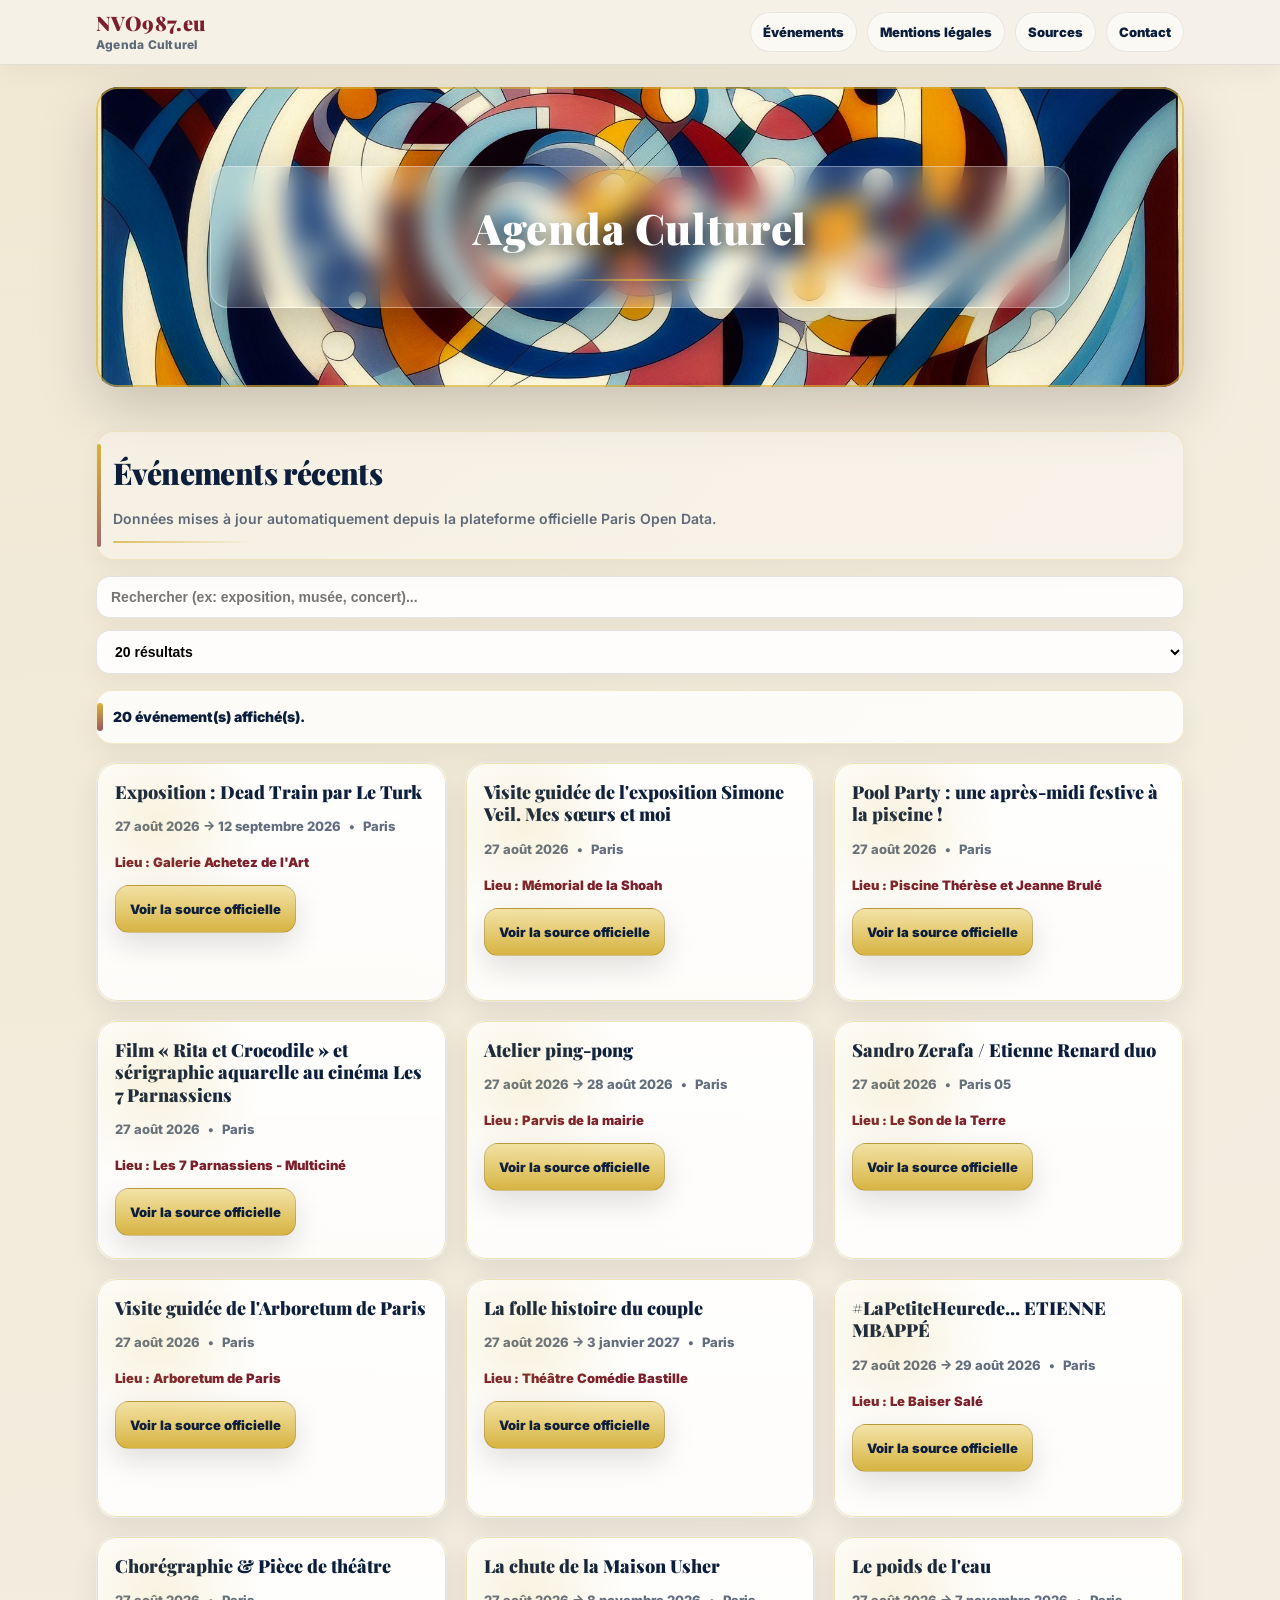
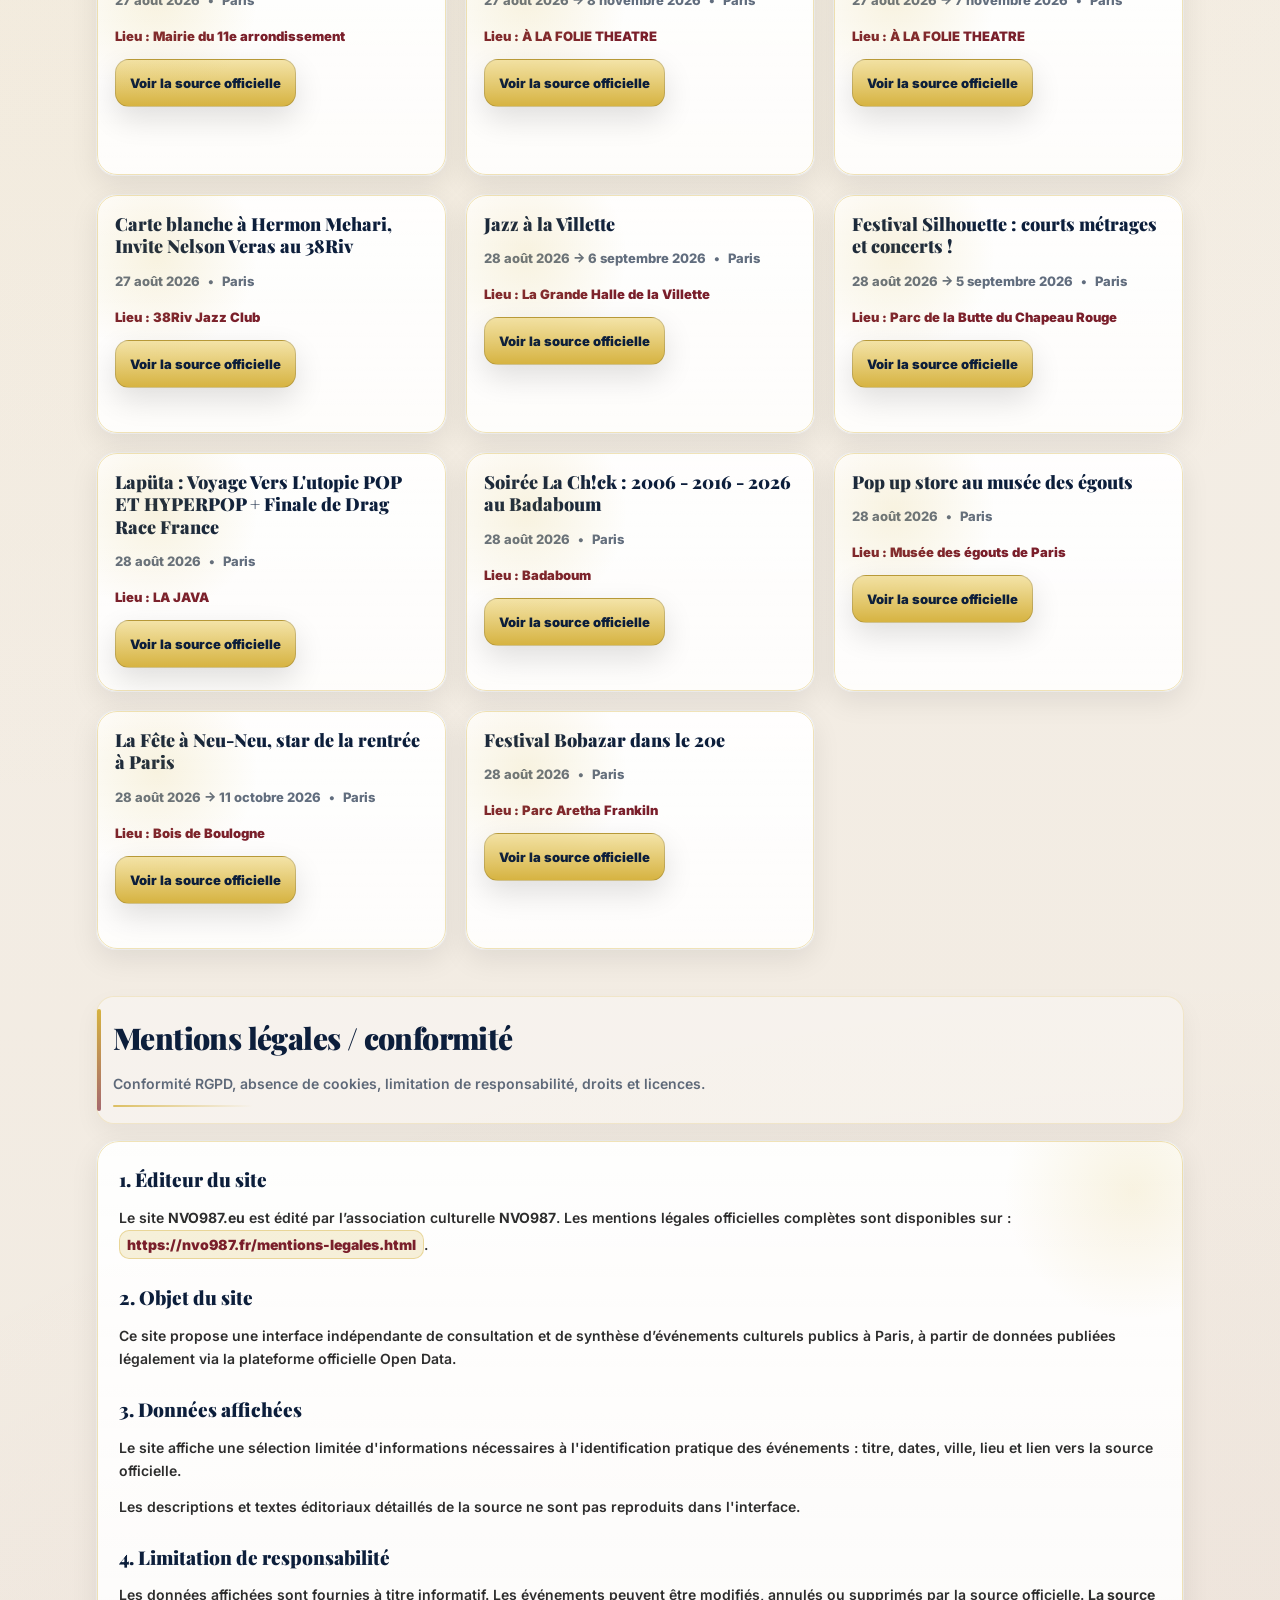
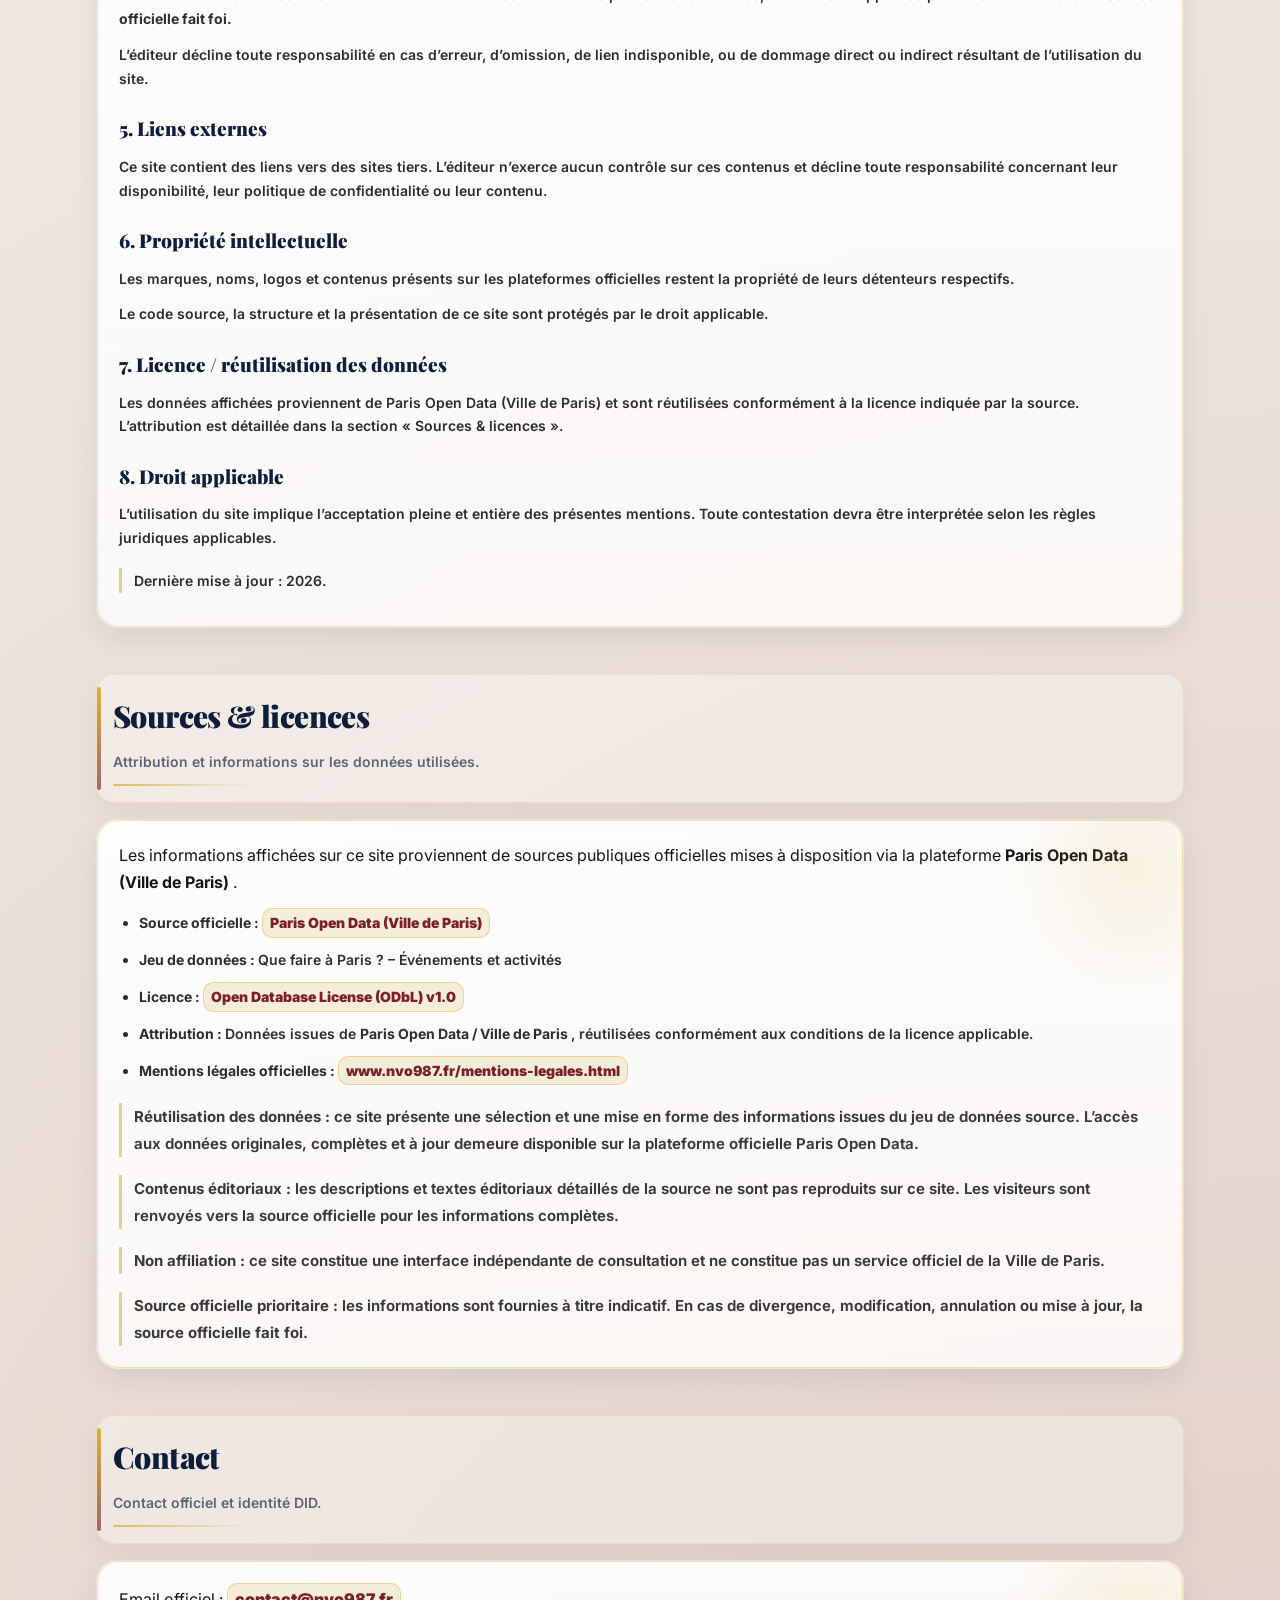
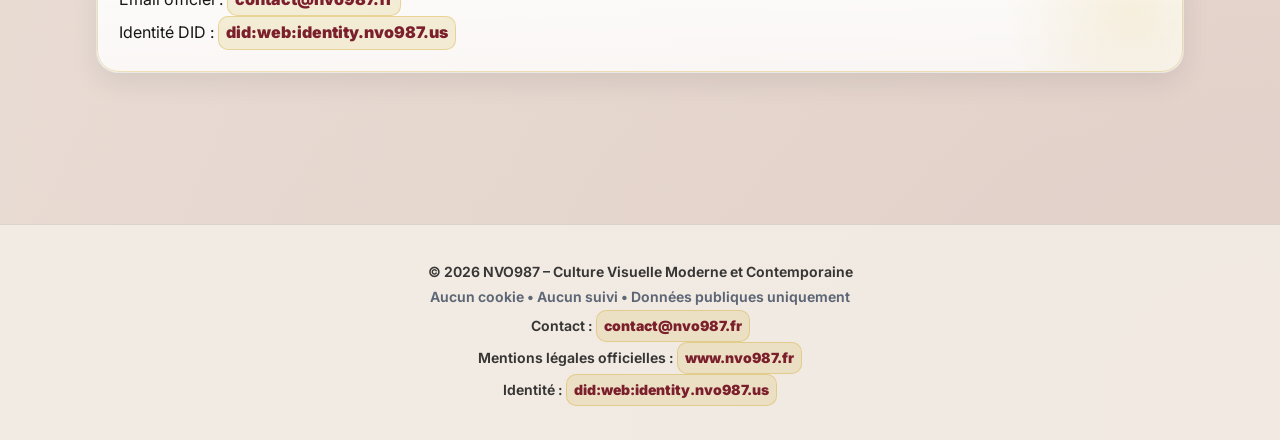
==== index.html @ 1a09e54c "Update contact email address in index.html" ====
<!DOCTYPE html>
<html lang="fr">
<head>
  <!-- BASIC -->
  <meta charset="UTF-8">
  <meta http-equiv="x-ua-compatible" content="ie=edge">
  <meta name="viewport" content="width=device-width, initial-scale=1.0">

  <title>NVO987 | Agenda Culturel</title>

  <!-- SEO -->
  <meta name="description" content="NVO987 is a multidisciplinary artistic and cultural initiative exploring the intersections of visual culture and art history.NVO987.eu – Agenda culturel à Paris basé sur des données publiques officielles (Paris Open Data / Ville de Paris). Aucun cookie, aucun tracking, aucune collecte de données personnelles.">
  <meta name="keywords" content="agenda culturel Paris, événements Paris, expositions Paris, concerts Paris, musées Paris, Paris Open Data, Ville de Paris, open data, NVO987">
  <meta name="author" content="NVO987">
  <meta name="publisher" content="NVO987">
  <meta name="language" content="fr">
  <meta name="robots" content="index, follow, max-image-preview:large">
  <meta name="googlebot" content="index, follow">
  <meta name="bingbot" content="index, follow">

  <!-- PRIVACY -->
  <meta name="referrer" content="no-referrer">
  <meta name="format-detection" content="telephone=no">
  <meta name="color-scheme" content="light">

  <!-- CANONICAL -->
  <link rel="canonical" href="https://nvo987.eu/">

  <!-- OPEN GRAPH -->
  <meta property="og:site_name" content="NVO987.eu">
  <meta property="og:title" content="Agenda Culturel">
  <meta property="og:description" content="Agenda culturel à Paris basé sur des données publiques officielles (Paris Open Data / Ville de Paris). Aucun cookie, aucun tracking.">
  <meta property="og:type" content="website">
  <meta property="og:url" content="https://nvo987.eu/">
  <meta property="og:image" content="https://nvo987.eu/banner.jpg">
  <meta property="og:locale" content="fr_FR">

  <!-- TWITTER -->
  <meta name="twitter:card" content="summary_large_image">
  <meta name="twitter:title" content="Agenda Culturel">
  <meta name="twitter:description" content="Agenda culturel à Paris basé sur des données publiques officielles (Paris Open Data / Ville de Paris). Aucun cookie, aucun tracking.">
  <meta name="twitter:image" content="https://nvo987.eu/banner.jpg">
  <meta name="twitter:dnt" content="on">

  <!-- FAVICONS (OPTIONAL, add if you have files) -->
<link rel="apple-touch-icon" sizes="57x57" href="/apple-icon-57x57.png">
<link rel="apple-touch-icon" sizes="60x60" href="/apple-icon-60x60.png">
<link rel="apple-touch-icon" sizes="72x72" href="/apple-icon-72x72.png">
<link rel="apple-touch-icon" sizes="76x76" href="/apple-icon-76x76.png">
<link rel="apple-touch-icon" sizes="114x114" href="/apple-icon-114x114.png">
<link rel="apple-touch-icon" sizes="120x120" href="/apple-icon-120x120.png">
<link rel="apple-touch-icon" sizes="144x144" href="/apple-icon-144x144.png">
<link rel="apple-touch-icon" sizes="152x152" href="/apple-icon-152x152.png">
<link rel="apple-touch-icon" sizes="180x180" href="/apple-icon-180x180.png">
<link rel="icon" type="image/png" sizes="192x192"  href="/android-icon-192x192.png">
<link rel="icon" type="image/png" sizes="32x32" href="/favicon-32x32.png">
<link rel="icon" type="image/png" sizes="96x96" href="/favicon-96x96.png">
<link rel="icon" type="image/png" sizes="16x16" href="/favicon-16x16.png">
<link rel="manifest" href="/manifest.json">
<meta name="msapplication-TileColor" content="#ffffff">
<meta name="msapplication-TileImage" content="/ms-icon-144x144.png">
<meta name="theme-color" content="#ffffff">

  <!-- PERFORMANCE -->
  <link rel="preconnect" href="https://opendata.paris.fr">
  <link rel="dns-prefetch" href="//opendata.paris.fr">

  <!-- DID document -->
<link rel="alternate" type="application/did+json" href="https://identity.nvo987.us/.well-known/did.json">

<!-- DID domain linkage proof -->
<link rel="alternate" type="application/did+ld+json" href="https://identity.nvo987.us/.well-known/did-configuration.json">

<!-- Canonical DID -->
<meta name="did" content="did:web:identity.nvo987.us">

<!-- Identity authority -->
<link rel="me" href="https://identity.nvo987.us">

  <!-- CSS -->
  <link rel="stylesheet" href="style.css">

  <script type="application/ld+json">
{
  "@context": "https://schema.org",
  "@type": "Organization",
  "@id": "https://nvo987.fr/#organization",
  "name": "NVO987 – Culture Visuelle Moderne et Contemporaine",
  "url": "https://nvo987.fr/",
  "sameAs": [
    "https://www.wikidata.org/wiki/Q141086020",
    "https://www.openstreetmap.org/node/1409757849"
  ],
  "address": {
    "@type": "PostalAddress",
    "streetAddress": "44 Rue Pasquier",
    "postalCode": "75008",
    "addressLocality": "Paris",
    "addressCountry": "FR"
  },
  "geo": {
    "@type": "GeoCoordinates",
    "latitude": 48.8748353,
    "longitude": 2.3240104
  }
}
  </script>

  
    <script type="application/ld+json">
    {
      "@context": "https://schema.org",
      "@graph": [
        {
       "@type": "Person",
       "@id": "https://nvo987.us/#person",
       "name": "Nicholas Van-Orton",
       "jobTitle": "Independent researcher, founder of NVO987 Association",
       "url": "https://nvo987.us",
       "memberOf": {
       "@id": "https://nvo987.fr/#organization"
       },
       "identifier": {
       "@type": "PropertyValue",
       "propertyID": "DID Document",
        "value": "https://identity.nvo987.us/.well-known/did.json"
           }, 
            "sameAs": [
            "https://nexarium.us",
             "https://nvo987.us",
             "https://nvo987.eu",
             "https://nvo987.fr",
             "https://nvo987.ai.in",
             "https://did.ai.in",
             "https://kellycode.us",
             "https://identity.ai.in",
	         "https://nvo987.in",
             "https://web3.internet.in", 
             "https://delaunaybook.us", 
             "https://delaunaybook.eu", 
             "https://osf.io/t8bek/", 
             "https://orcid.org/0009-0007-4628-1871",
	         "https://isni.org/isni/0000000529640885",
             "https://www.wikidata.org/wiki/Q137675227",
             "https://www.wikidata.org/wiki/Q140936124",
             "https://www.wikidata.org/wiki/Q140529224",
             "https://www.wikidata.org/wiki/Q140528834",
             "https://www.wikidata.org/wiki/Q137674546", 
             "https://meta.wikimedia.org/wiki/User:NVO987-ASSOCIATION",
	         "https://independent.academia.edu/nvo987",
	         "https://www.linkedin.com/in/nvo987/",
	         "https://profile.hcommons.org/members/nicholasvanorton/",
             "https://www.webofscience.com/wos/author/record/PDY-1682-2025",
             "https://www.researchgate.net/profile/Nicholas-Van-Orton",
             "https://www.lens.org/lens/profile/nicholas-van-orton/",
             "https://openalex.org/authors/A5120949417",
             "https://cv.hal.science/van-orton-nicholas",
             "https://scholar.google.com/citations?user=iRM-GNQAAAAJ&hl",
	         "https://app.ens.domains/nvo987.eth",
             "https://nvo987.eth.limo/",
	         "https://archive.org/details/@nicholas_van-orton",
             "https://bsky.app/profile/nvo987.us",
             "https://gravatar.com/nvo987",
             "https://europepmc.org/authors/0009-0007-4628-1871",
	         "https://github.com/nvo987-art-history",
	         "https://github.com/nvo987",
	          "https://x.com/nvo987",
      "https://instagram.com/nvo987/",
      "https://www.facebook.com/nvo987/",
      "https://www.threads.com/@nvo987",
      "https://www.tiktok.com/@nvo987",
      "https://www.snapchat.com/@art-nvo987",
      "https://mastodon.social/@nvo987",
      "https://mastodon.art/@nvo987",
      "https://pixelfed.social/nvo987",
      "https://misskey.art/@nvo987",
      "https://misskey.design/@nvo987",
      "https://smugcat.moe/@nvo987",
      "https://www.youtube.com/@nvo987-art-history",
      "https://nvo987.substack.com/",
      "https://pinterest.com/nvo987identity/",
      "https://open.spotify.com/user/uti1pape8u8fm5vcoxfq23hdo",
      "https://www.twitch.tv/nvo987/",
      "https://www.reddit.com/user/Grand_Service448/",
      "https://t.me/nvo987",
      "https://wa.me/36702674440", 
	   "https://gitlab.com/nvo987-art-history"
          ]
        },
        {
  "@type": "Organization",
  "@id": "https://nvo987.fr/#organization",
  "name": "NVO987 – Culture Visuelle Moderne et Contemporaine",
  "alternateName": [
    "NVO987 Association",
    "NVO987 – Culture Visuelle Moderne et Contemporaine"
  ],
  "url": "https://nvo987.fr",
  "foundingDate": "2026",
  "address": {
    "@type": "PostalAddress",
    "streetAddress": "44 Rue Pasquier",
    "postalCode": "75008",
    "addressLocality": "Paris",
    "addressCountry": "FR"
  },
  "founder": {
    "@id": "https://nvo987.us/#person"
  }
},
        {
      "@type": "Book",
      "@id": "https://delaunaybook.us/#book-hu-print",
      "name": "A szín mint generatív elv Sonia Delaunay életművében",
      "url": "https://delaunaybook.us",
      "inLanguage": "hu",
      "bookFormat": "https://schema.org/Paperback",
      "author": {
        "@id": "https://nvo987.us/#person"
      },
      "publisher": {
        "@id": "https://nvo987.fr/#organization"
      },
      "isbn": "978-615-83133-0-8",
      "identifier": {
        "@type": "PropertyValue",
        "propertyID": "DOI",
        "value": "10.17613/y22fc-g0f98"
      },
      "sameAs": [
        "https://doi.org/10.17613/y22fc-g0f98"
      ]
    },

    {
      "@type": "Book",
      "@id": "https://delaunaybook.us/#book-hu-pdf",
      "name": "A szín mint generatív elv Sonia Delaunay életművében (PDF)",
      "url": "https://delaunaybook.us",
      "inLanguage": "hu",
      "bookFormat": "https://schema.org/EBook",
      "author": {
        "@id": "https://nvo987.us/#person"
      },
      "publisher": {
        "@id": "https://nvo987.fr/#organization"
      },
      "isbn": "978-615-83133-1-5",
      "isPartOf": {
        "@id": "https://delaunaybook.us/#book-hu-print"
      }
    },

    {
      "@type": "Book",
      "@id": "https://delaunaybook.us/#book-hu-epub",
      "name": "A szín mint generatív elv Sonia Delaunay életművében (EPUB)",
      "url": "https://delaunaybook.us",
      "inLanguage": "hu",
      "bookFormat": "https://schema.org/EBook",
      "author": {
        "@id": "https://nvo987.us/#person"
      },
      "publisher": {
        "@id": "https://nvo987.fr/#organization"
      },
      "isbn": "978-615-83133-2-2",
      "isPartOf": {
        "@id": "https://delaunaybook.us/#book-hu-print"
      }
    },
    {
      "@type": "Book",
      "@id": "https://delaunaybook.us/#book-en-print",
      "name": "Color as a Generative Principle in the Work of Sonia Delaunay",
      "url": "https://delaunaybook.us",
      "inLanguage": "en",
      "bookFormat": "https://schema.org/Paperback",
      "author": {
        "@id": "https://nvo987.us/#person"
      },
      "publisher": {
        "@id": "https://nvo987.fr/#organization"
      },
      "isbn": "978-615-83133-5-3",
      "identifier": {
        "@type": "PropertyValue",
        "propertyID": "DOI",
        "value": "10.17613/802rd-bjr69"
      },
      "sameAs": [
        "https://doi.org/10.17613/802rd-bjr69"
      ]
    },
    {
      "@type": "Book",
      "@id": "https://delaunaybook.us/#book-en-epub",
      "name": "Color as a Generative Principle in the Work of Sonia Delaunay (EPUB)",
      "url": "https://delaunaybook.us",
      "inLanguage": "en",
      "bookFormat": "https://schema.org/EBook",
      "author": {
        "@id": "https://nvo987.us/#person"
      },
      "publisher": {
        "@id": "https://nvo987.fr/#organization"
      },
      "isbn": "978-615-83133-6-0",
      "isPartOf": {
        "@id": "https://delaunaybook.us/#book-en-print"
      }
    },
    {
      "@type": "Book",
      "@id": "https://delaunaybook.us/#book-en-pdf",
      "name": "Color as a Generative Principle in the Work of Sonia Delaunay (PDF)",
      "url": "https://delaunaybook.us",
      "inLanguage": "en",
      "bookFormat": "https://schema.org/EBook",
      "author": {
        "@id": "https://nvo987.us/#person"
      },
      "publisher": {
        "@id": "https://nvo987.fr/#organization"
      },
      "isbn": "9786150260921",
      "isPartOf": {
        "@id": "https://delaunaybook.us/#book-en-print"
      }
    },
    {
      "@type": "Book",
      "@id": "https://doi.org/10.17613/y22fc-g0f98",
      "name": "A szín mint generatív elv Sonia Delaunay életművében",
      "url": "https://doi.org/10.17613/y22fc-g0f98",
      "author": {
        "@id": "https://nvo987.us/#person"
      },
      "inLanguage": "hu",
      "identifier": {
        "@type": "PropertyValue",
        "propertyID": "DOI",
        "value": "10.17613/y22fc-g0f98"
      }
    },
    {
      "@type": "Book",
      "@id": "https://doi.org/10.17613/802rd-bjr69",
      "name": "Color as a Generative Principle in the Work of Sonia Delaunay",
      "url": "https://doi.org/10.17613/802rd-bjr69",
      "author": {
        "@id": "https://nvo987.us/#person"
      },
      "inLanguage": "en",
      "identifier": {
        "@type": "PropertyValue",
        "propertyID": "DOI",
        "value": "10.17613/802rd-bjr69"
      }
    },
    {
      "@type": "ScholarlyArticle",
      "@id": "https://doi.org/10.2139/ssrn.6007654",
      "name": "Color as a Generative Principle in the Work of Sonia Delaunay",
      "headline": "Color as a Generative Principle in the Work of Sonia Delaunay",
      "image": "https://delaunaybook.us/images/image.png",
      "url": "https://doi.org/10.2139/ssrn.6007654",
      "author": {
        "@id": "https://nvo987.us/#person"
      },
      "inLanguage": "en",
      "isBasedOn": {
        "@id": "https://delaunaybook.us/#book-en-print"
      },
      "identifier": {
        "@type": "PropertyValue",
        "propertyID": "DOI",
        "value": "10.2139/ssrn.6007654"
      },
      "sameAs": [
        "https://doi.org/10.2139/ssrn.6007654"
      ]
    },
    {
      "@type": "ScholarlyArticle",
      "@id": "https://doi.org/10.2139/ssrn.6131506",
      "name": "Interdisciplinary Foundation Edition",
      "headline": "Interdisciplinary Foundation Edition",
      "image": "https://delaunaybook.us/images/image.png",
      "url": "https://doi.org/10.2139/ssrn.6131506",
      "author": {
        "@id": "https://nvo987.us/#person"
      },
      "inLanguage": "en",
      "isBasedOn": {
        "@id": "https://delaunaybook.us/#book-en-print"
      },
      "identifier": {
        "@type": "PropertyValue",
        "propertyID": "DOI",
        "value": "10.2139/ssrn.6131506"
      },
      "sameAs": [
        "https://doi.org/10.2139/ssrn.6131506"
      ]
    },
    {
      "@type": "CreativeWork",
      "@id": "https://archive.org/details/v-9-1-color-as-a-generative-principle-in-the-work-of-sonia-delaunay",
      "name": "V.9.1 — Color as a Generative Principle in the Work of Sonia Delaunay",
      "url": "https://archive.org/details/v-9-1-color-as-a-generative-principle-in-the-work-of-sonia-delaunay",
      "author": {
        "@id": "https://nvo987.us/#person"
      },
      "about": {
        "@type": "Person",
        "name": "Sonia Delaunay"
      },
      "isBasedOn": {
        "@id": "https://delaunaybook.us/#book-en"
      }
    }
  ]
}
    </script>
  
</head>

<body>

  <!-- TOPBAR -->
  <div class="topbar">
    <div class="container">
      <div class="topbar-inner">

        <div class="brand">
          <span class="brand-name">NVO987.eu</span>
          <span class="brand-tag">Agenda Culturel</span>
        </div>

        <nav class="nav">
          <a href="#events">Événements</a>
          <a href="https://nvo987.fr/mentions-legales.html">
            Mentions légales
          </a>
          <a href="#sources">Sources</a>
          <a href="https://nvo987.fr/contact.html">
            Contact
          </a>
        </nav>

      </div>
    </div>
  </div>


  <!-- HERO -->
  <div class="container">

    <header class="hero">

      <div class="hero-text">

        <h1>Agenda Culturel</h1>

      </div>

    </header>

  </div>


  <!-- MAIN -->
  <main class="main">

    <div class="container">


      <!-- EVENTS -->
      <section id="events" class="section">

        <div class="section-header">

          <h2>Événements récents</h2>

          <p>
            Données mises à jour automatiquement depuis la plateforme
            officielle Paris Open Data.
          </p>

        </div>


        <!-- SEARCH / LIMIT -->
        <div class="controls">

          <input
            id="searchInput"
            type="text"
            placeholder="Rechercher (ex: exposition, musée, concert)..."
          >

          <select id="limitSelect">

            <option value="10">
              10 résultats
            </option>

            <option value="20" selected>
              20 résultats
            </option>

            <option value="30">
              30 résultats
            </option>

            <option value="50">
              50 résultats
            </option>

          </select>

        </div>


        <!-- STATUS -->
        <div
          id="statusBox"
          class="status info"
        >
          Chargement des événements…
        </div>


        <!-- EVENTS GRID -->
        <div
          id="eventsGrid"
          class="grid"
        ></div>

      </section>



      <!-- MENTIONS -->
      <section
        id="mentions"
        class="section"
      >

        <div class="section-header">

          <h2>
            Mentions légales / conformité
          </h2>

          <p>
            Conformité RGPD, absence de cookies,
            limitation de responsabilité,
            droits et licences.
          </p>

        </div>


        <div class="legal-card">


          <h3>1. Éditeur du site</h3>

          <p>
            Le site <strong>NVO987.eu</strong> est édité
            par l’association culturelle
            <strong>NVO987</strong>.

            Les mentions légales officielles complètes
            sont disponibles sur :

            <a
              href="https://nvo987.fr/mentions-legales.html"
              target="_blank"
              rel="noopener noreferrer"
            >
              https://nvo987.fr/mentions-legales.html
            </a>.
          </p>


          <h3>2. Objet du site</h3>

          <p>
            Ce site propose une interface indépendante
            de consultation et de synthèse d’événements
            culturels publics à Paris, à partir de données
            publiées légalement via la plateforme officielle
            Open Data.
          </p>


          <h3>3. Données affichées</h3>

          <p>
            Le site affiche une sélection limitée
            d'informations nécessaires à l'identification
            pratique des événements : titre, dates,
            ville, lieu et lien vers la source officielle.
          </p>

          <p>
            Les descriptions et textes éditoriaux détaillés
            de la source ne sont pas reproduits dans
            l'interface.
          </p>


          <h3>4. Limitation de responsabilité</h3>

          <p>
            Les données affichées sont fournies à titre
            informatif. Les événements peuvent être modifiés,
            annulés ou supprimés par la source officielle.
            <strong>La source officielle fait foi.</strong>
          </p>

          <p>
            L’éditeur décline toute responsabilité en cas
            d’erreur, d’omission, de lien indisponible,
            ou de dommage direct ou indirect résultant
            de l’utilisation du site.
          </p>


          <h3>5. Liens externes</h3>

          <p>
            Ce site contient des liens vers des sites tiers.
            L’éditeur n’exerce aucun contrôle sur ces contenus
            et décline toute responsabilité concernant leur
            disponibilité, leur politique de confidentialité
            ou leur contenu.
          </p>


          <h3>6. Propriété intellectuelle</h3>

          <p>
            Les marques, noms, logos et contenus présents
            sur les plateformes officielles restent la propriété
            de leurs détenteurs respectifs.
          </p>

          <p>
            Le code source, la structure et la présentation
            de ce site sont protégés par le droit applicable.
          </p>


          <h3>7. Licence / réutilisation des données</h3>

          <p>
            Les données affichées proviennent de Paris Open Data
            (Ville de Paris) et sont réutilisées conformément
            à la licence indiquée par la source.
            L’attribution est détaillée dans la section
            « Sources & licences ».
          </p>


          <h3>8. Droit applicable</h3>

          <p>
            L’utilisation du site implique l’acceptation
            pleine et entière des présentes mentions.
            Toute contestation devra être interprétée selon
            les règles juridiques applicables.
          </p>


          <p class="small-note">
            Dernière mise à jour : 2026.
          </p>

        </div>

      </section>



      <!-- SOURCES -->
      <section
        id="sources"
        class="section">

        <div class="section-header">

          <h2>
            Sources & licences
          </h2>

          <p>
            Attribution et informations sur les données utilisées.
          </p>

        </div>


        <div class="sources-card">

          <p>
            Les informations affichées sur ce site proviennent
            de sources publiques officielles mises à disposition
            via la plateforme
            <strong>
              Paris Open Data (Ville de Paris)
            </strong>.
          </p>


          <ul>

            <li>

              <strong>
                Source officielle :
              </strong>

              <a
                href="https://opendata.paris.fr/"
                target="_blank"
                rel="noopener noreferrer"
              >
                Paris Open Data (Ville de Paris)
              </a>

            </li>


            <li>

              <strong>
                Jeu de données :
              </strong>

              Que faire à Paris ? – Événements et activités

            </li>


            <li>

              <strong>
                Licence :
              </strong>

              <a
                href="https://opendatacommons.org/licenses/odbl/"
                target="_blank"
                rel="noopener noreferrer"
              >
                Open Database License (ODbL) v1.0
              </a>

            </li>


            <li>

              <strong>
                Attribution :
              </strong>

              Données issues de
              <strong>
                Paris Open Data / Ville de Paris
              </strong>,
              réutilisées conformément aux conditions
              de la licence applicable.

            </li>


            <li>

              <strong>
                Mentions légales officielles :
              </strong>

              <a
                href="https://nvo987.fr/mentions-legales.html"
                target="_blank"
                rel="noopener noreferrer"
              >
                www.nvo987.fr/mentions-legales.html
              </a>

            </li>

          </ul>


          <p class="small-note">

            <strong>
              Réutilisation des données :
            </strong>

            ce site présente une sélection et une mise
            en forme des informations issues du jeu de données
            source. L’accès aux données originales, complètes
            et à jour demeure disponible sur la plateforme
            officielle Paris Open Data.

          </p>


          <p class="small-note">

            <strong>
              Contenus éditoriaux :
            </strong>

            les descriptions et textes éditoriaux détaillés
            de la source ne sont pas reproduits sur ce site.
            Les visiteurs sont renvoyés vers la source officielle
            pour les informations complètes.

          </p>


          <p class="small-note">

            <strong>
              Non affiliation :
            </strong>

            ce site constitue une interface indépendante
            de consultation et ne constitue pas un service
            officiel de la Ville de Paris.

          </p>


          <p class="small-note">

            <strong>
              Source officielle prioritaire :
            </strong>

            les informations sont fournies à titre indicatif.
            En cas de divergence, modification, annulation
            ou mise à jour,
            <strong>
              la source officielle fait foi.
            </strong>

          </p>

        </div>

      </section>



      <!-- CONTACT -->
      <section
        id="contact"
        class="section"
      >

        <div class="section-header">

          <h2>
            Contact
          </h2>

          <p>
            Contact officiel et identité DID.
          </p>

        </div>


        <div class="sources-card">

          <p>

            Email officiel :

            <a href="mailto:contact@nvo987.fr">
              contact@nvo987.fr
            </a>

          </p>


          <p>

            Identité DID :

            <a href="https://identity.nvo987.us">

              did:web:identity.nvo987.us

            </a>

          </p>

        </div>

      </section>

    </div>

  </main>



  <!-- FOOTER -->
  <footer class="footer">

    <div class="container footer-inner">

      <p>
        © 2026 NVO987 – Culture Visuelle Moderne et Contemporaine
      </p>


      <p class="muted">

        Aucun cookie • Aucun suivi • Données publiques uniquement

      </p>


      <p>

        Contact :

        <a href="mailto:contact@nvo987.fr">
          contact@nvo987.fr
        </a>

      </p>


      <p>

        Mentions légales officielles :

        <a
          href="https://www.nvo987.fr"
          target="_blank"
          rel="noopener noreferrer"
        >
          www.nvo987.fr
        </a>

      </p>


      <p>

        Identité :

        <a href="https://identity.nvo987.us">
          did:web:identity.nvo987.us
        </a>

      </p>

    </div>

  </footer>



  <!-- JAVASCRIPT -->
  <script>

    const statusBox =
      document.getElementById("statusBox");

    const eventsGrid =
      document.getElementById("eventsGrid");

    const searchInput =
      document.getElementById("searchInput");

    const limitSelect =
      document.getElementById("limitSelect");


    let allEvents = [];



    /*
     * HTML escape
     */
    function escapeHTML(value) {

      if (
        value === null ||
        value === undefined
      ) {
        return "";
      }

      return String(value)

        .replace(/&/g, "&amp;")

        .replace(/</g, "&lt;")

        .replace(/>/g, "&gt;")

        .replace(/"/g, "&quot;")

        .replace(/'/g, "&#039;");

    }



    /*
     * Format date
     */
    function formatDate(dateValue) {

      if (!dateValue) {
        return "";
      }


      const date =
        new Date(dateValue);


      if (
        Number.isNaN(
          date.getTime()
        )
      ) {

        return escapeHTML(
          dateValue
        );

      }


      return date.toLocaleDateString(
        "fr-FR",
        {
          year: "numeric",
          month: "long",
          day: "numeric"
        }
      );

    }



    /*
     * Get event fields
     *
     * Current events.json:
     *
     * {
     *   "title": "...",
     *   "date_start": "...",
     *   "date_end": "...",
     *   "address_city": "...",
     *   "address_name": "...",
     *   "url": "..."
     * }
     */
    function getFields(event) {

      return event?.fields || event || {};

    }



    /*
     * Get first available value
     */
    function getValue(
      object,
      keys
    ) {

      for (
        const key of keys
      ) {

        const value =
          object?.[key];


        if (

          value !== undefined &&

          value !== null &&

          String(value).trim() !== ""

        ) {

          return value;

        }

      }


      return "";

    }



    /*
     * Build event card
     *
     * IMPORTANT:
     * No description / lead_text
     * is displayed.
     */
    function buildCard(event) {

      const f =
        getFields(event);


      const title =
        escapeHTML(

          getValue(
            f,
            [
              "title",
              "nom",
              "name"
            ]
          )

          ||

          "Événement"

        );


      const start =
        formatDate(

          getValue(
            f,
            [
              "date_start",
              "date_debut",
              "date"
            ]
          )

        );


      const end =
        formatDate(

          getValue(
            f,
            [
              "date_end",
              "date_fin"
            ]
          )

        );


      const city =
        escapeHTML(

          getValue(
            f,
            [
              "address_city",
              "ville",
              "city"
            ]
          )

          ||

          "Paris"

        );


      const location =
        escapeHTML(

          getValue(
            f,
            [
              "address_name",
              "lieu",
              "location_name"
            ]
          )

        );


      const url =
        escapeHTML(

          getValue(
            f,
            [
              "url",
              "link",
              "access_link"
            ]
          )

        );


      const dateLine =

        start &&
        end &&
        end !== start

          ?

          `${start} → ${end}`

          :

          start ||

          "Date inconnue";


      const card =
        document.createElement(
          "article"
        );


      card.className =
        "event-card";


      card.innerHTML = `

        <h3>
          ${title}
        </h3>


        <div class="event-meta">

          <span>
            ${dateLine}
          </span>

          <span>
            •
          </span>

          <span>
            ${city}
          </span>

        </div>


        ${
          location

            ?

            `
              <div class="event-location">
                Lieu : ${location}
              </div>
            `

            :

            ""
        }


        <div>

          ${
            url

              ?

              `
                <a
                  class="btn"
                  href="${url}"
                  target="_blank"
                  rel="noopener noreferrer nofollow"
                >
                  Voir la source officielle
                </a>
              `

              :

              `
                <span class="muted">
                  Lien officiel indisponible
                </span>
              `
          }

        </div>

      `;


      return card;

    }



    /*
     * Render events
     */
    function renderEvents() {

      const query =

        searchInput.value
          .trim()
          .toLowerCase();


      const limit =

        parseInt(
          limitSelect.value,
          10
        );


      eventsGrid.innerHTML = "";


      let filtered =
        allEvents;


      /*
       * Search through the
       * available event metadata.
       */
      if (
        query.length > 0
      ) {

        filtered =
          allEvents.filter(
            event => {

              const f =
                getFields(event);


              const searchableText =

                JSON.stringify(f)
                  .toLowerCase();


              return searchableText
                .includes(query);

            }
          );

      }


      /*
       * Limit displayed results
       */
      filtered =
        filtered.slice(
          0,
          limit
        );


      /*
       * No results
       */
      if (
        filtered.length === 0
      ) {

        statusBox.className =
          "status warn";


        statusBox.textContent =
          "Aucun événement disponible.";


        return;

      }


      /*
       * Results available
       */
      statusBox.className =
        "status success";


      statusBox.textContent =

        `${filtered.length} événement(s) affiché(s).`;


      /*
       * Render cards
       */
      filtered.forEach(
        event => {

          eventsGrid.appendChild(
            buildCard(event)
          );

        }
      );

    }



    /*
     * Load events.json
     */
    async function loadEvents() {

      try {

        statusBox.className =
          "status info";


        statusBox.textContent =
          "Chargement des événements…";


        /*
         * Cache busting
         */
        const response =

          await fetch(

            "events.json?v=" +
            Date.now(),

            {
              cache: "no-store"
            }

          );


        if (
          !response.ok
        ) {

          throw new Error(
            "HTTP error " +
            response.status
          );

        }


        const data =
          await response.json();


        /*
         * Validate JSON
         */
        if (

          !data ||

          !Array.isArray(
            data.records
          )

        ) {

          throw new Error(
            "Invalid JSON structure: records missing"
          );

        }


        allEvents =
          data.records;


        console.log(
          "Events loaded:",
          allEvents.length
        );


        renderEvents();


      } catch (error) {

        console.error(
          "Unable to load events:",
          error
        );


        statusBox.className =
          "status error";


        statusBox.textContent =
          "Erreur : impossible de charger events.json.";

      }

    }



    /*
     * Search listener
     */
    searchInput.addEventListener(
      "input",
      renderEvents
    );


    /*
     * Limit listener
     */
    limitSelect.addEventListener(
      "change",
      renderEvents
    );


    /*
     * Start
     */
    loadEvents();

  </script>

	</body>
</html>
---- style.css ----
/* ==========================================================
   NVO987.eu – Agenda Culturel Paris (LUXURY REDESIGN)
   FIXED MOBILE UI + Better Hero + Better Nav Wrapping
   ========================================================== */

@import url("https://fonts.googleapis.com/css2?family=Playfair+Display:wght@600;700;800;900&family=Inter:wght@400;500;600;700;800;900&display=swap");

:root {
  --bg: #f6f1e9;
  --bg2: #efe7dd;

  --text: #161616;
  --muted: rgba(22, 22, 22, 0.65);

  --card: rgba(255, 255, 255, 0.86);
  --card2: rgba(255, 255, 255, 0.94);
  --border: rgba(0, 0, 0, 0.10);

  --navy: #0c1e3b;
  --burgundy: #7a1f2b;

  --gold: #d4af37;
  --gold2: #f3e2a3;
  --goldSoft: rgba(212, 175, 55, 0.22);

  --radius: 18px;
  --radius2: 22px;

  --shadowSoft: 0 10px 28px rgba(0, 0, 0, 0.08);
  --shadowStrong: 0 20px 60px rgba(0, 0, 0, 0.18);

  --fontBody: "Inter", system-ui, -apple-system, "Segoe UI", Roboto, Arial, sans-serif;
  --fontTitle: "Playfair Display", Georgia, "Times New Roman", serif;
}

/* RESET */
* {
  margin: 0;
  padding: 0;
  box-sizing: border-box;
}

html { scroll-behavior: smooth; }

body {
  font-family: var(--fontBody);
  color: var(--text);
  line-height: 1.7;
  min-height: 100vh;

  background: radial-gradient(circle at top left, rgba(212,175,55,0.12), transparent 45%),
              radial-gradient(circle at bottom right, rgba(122,31,43,0.12), transparent 50%),
              linear-gradient(180deg, var(--bg), var(--bg2));
}

/* ==========================================================
   CONTAINER
   ========================================================== */
.container {
  width: 100%;
  max-width: 1120px;
  margin: 0 auto;
  padding: 0 16px;
}

/* ==========================================================
   TOPBAR / NAV (FIXED FOR MOBILE)
   ========================================================== */
.topbar {
  position: sticky;
  top: 0;
  z-index: 2500;

  background: rgba(246, 241, 233, 0.92);
  backdrop-filter: blur(14px);

  border-bottom: 1px solid rgba(0, 0, 0, 0.08);
  box-shadow: 0 10px 25px rgba(0,0,0,0.04);
}

.topbar-inner {
  display: flex;
  justify-content: space-between;
  align-items: center;
  gap: 14px;
  padding: 12px 0;
  flex-wrap: wrap; /* FIX */
}

.brand {
  display: flex;
  flex-direction: column;
  line-height: 1.1;
  flex: 1;
  min-width: 170px;
}

.brand-name {
  font-family: var(--fontTitle);
  font-weight: 900;
  font-size: 20px;
  letter-spacing: 0.02em;
  color: var(--burgundy);
}

.brand-tag {
  margin-top: 4px;
  font-size: 12px;
  font-weight: 800;
  color: rgba(12,30,59,0.65);
  letter-spacing: 0.02em;
}

/* NAV LINKS */
.nav {
  display: flex;
  flex-wrap: wrap;
  justify-content: flex-end;
  gap: 10px;
  width: auto;
}

.nav a {
  text-decoration: none;
  font-size: 13px; /* FIX smaller */
  font-weight: 900;
  color: var(--navy);

  padding: 8px 12px; /* FIX smaller */
  border-radius: 999px;

  background: rgba(255,255,255,0.55);
  border: 1px solid rgba(0,0,0,0.08);

  transition: 0.22s ease;
  white-space: nowrap; /* FIX: prevent weird wrapping */
}

.nav a:hover {
  transform: translateY(-1px);
  background: rgba(212,175,55,0.14);
  border-color: rgba(212,175,55,0.55);
  color: var(--burgundy);
  box-shadow: 0 12px 25px rgba(0,0,0,0.06);
}

/* ==========================================================
   HERO (BANNER) FIXED FOR MOBILE
   ========================================================== */
.hero {
  margin: 22px auto;
  border-radius: var(--radius2);
  overflow: hidden;

  background-image: url("banner.jpg");
  background-size: cover;
  background-position: center;

  min-height: 300px; /* FIX */
  display: flex;
  align-items: center;
  justify-content: center;

  box-shadow: var(--shadowStrong);
  position: relative;
  padding: 18px; /* FIX: ensure spacing */
}

.hero::before {
  content: "";
  position: absolute;
  inset: 0;
  border: 2px solid rgba(212,175,55,0.65);
  border-radius: var(--radius2);
  pointer-events: none;
  z-index: 1;
}

.hero-text {
  position: relative;
  z-index: 2;

  text-align: center;
  max-width: 860px;
  width: 100%; /* FIX */

  padding: 26px 22px; /* FIX smaller padding */

  background: rgba(255, 255, 255, 0.16);
  border: 1px solid rgba(255,255,255,0.35);

  border-radius: 18px;
  backdrop-filter: blur(14px);

  box-shadow: 0 18px 60px rgba(0,0,0,0.25);
}

.hero-text::after {
  content: "";
  display: block;
  width: 150px;
  height: 2px;
  margin: 14px auto 0 auto;
  background: linear-gradient(90deg, transparent, rgba(212,175,55,0.9), transparent);
  border-radius: 999px;
}

.hero-text h1 {
  font-family: var(--fontTitle);
  font-size: 42px; /* FIX */
  font-weight: 900;
  letter-spacing: 0.02em;

  color: #fff;
  text-shadow: 0 6px 18px rgba(0,0,0,0.65);
}

/* ==========================================================
   MAIN
   ========================================================== */
.main {
  padding: 22px 0 60px 0;
}

.section {
  margin-bottom: 46px;
}

/* ==========================================================
   SECTION HEADERS
   ========================================================== */
.section-header {
  margin-bottom: 16px;
  padding: 16px 16px;

  border-radius: 18px;
  background: rgba(255,255,255,0.35);
  border: 1px solid rgba(212,175,55,0.20);

  box-shadow: 0 10px 25px rgba(0,0,0,0.05);
  position: relative;
}

.section-header::before {
  content: "";
  position: absolute;
  left: 0;
  top: 12px;
  bottom: 12px;
  width: 4px;
  border-radius: 999px;
  background: linear-gradient(180deg, rgba(212,175,55,0.95), rgba(122,31,43,0.65));
}

.section-header::after {
  content: "";
  display: block;
  margin-top: 10px;
  height: 2px;
  width: 140px;
  background: linear-gradient(90deg, rgba(212,175,55,0.95), transparent);
  border-radius: 999px;
  opacity: 0.8;
}

.section-header h2 {
  font-family: var(--fontTitle);
  font-size: 30px; /* FIX smaller */
  font-weight: 900;
  color: var(--navy);
  letter-spacing: -0.02em;
}

.section-header p {
  margin-top: 8px;
  color: rgba(12,30,59,0.65);
  font-size: 14px;
  font-weight: 600;
  max-width: 820px;
}

/* ==========================================================
   CONTROLS (MOBILE FIX)
   ========================================================== */
.controls {
  display: flex;
  flex-wrap: wrap;
  gap: 12px;
  margin: 16px 0 16px 0;
}

.controls input,
.controls select {
  background: rgba(255,255,255,0.90);
  border: 1px solid rgba(0,0,0,0.10);

  border-radius: 14px;
  padding: 12px 14px;

  font-size: 14px;
  font-weight: 600;
  outline: none;

  transition: 0.22s ease;
  box-shadow: 0 8px 25px rgba(0,0,0,0.05);
  width: 100%; /* FIX */
}

.controls input {
  flex: 1;
  min-width: unset; /* FIX */
}

.controls select {
  min-width: unset; /* FIX */
  font-weight: 900;
}

.controls input:focus,
.controls select:focus {
  border-color: rgba(212,175,55,0.75);
  box-shadow: 0 0 0 4px rgba(212,175,55,0.20);
}

/* ==========================================================
   STATUS BOX
   ========================================================== */
.status {
  border-radius: 16px;
  padding: 14px 16px;
  margin-bottom: 18px;

  background: rgba(255,255,255,0.82);
  border: 1px solid rgba(212,175,55,0.25);

  box-shadow: 0 12px 28px rgba(0,0,0,0.06);

  font-weight: 900;
  font-size: 14px;
  color: var(--navy);

  position: relative;
}

.status::before {
  content: "";
  position: absolute;
  left: 0;
  top: 12px;
  bottom: 12px;
  width: 6px;
  border-radius: 999px;
  background: linear-gradient(180deg, rgba(212,175,55,0.95), rgba(122,31,43,0.75));
}

/* ==========================================================
   EVENTS GRID
   ========================================================== */
.grid {
  display: grid;
  grid-template-columns: repeat(3, minmax(0, 1fr));
  gap: 18px;
}

/* ==========================================================
   EVENT CARD
   ========================================================== */
.event-card {
  position: relative;
  overflow: hidden;

  background: linear-gradient(180deg, var(--card2), var(--card));
  border: 1px solid rgba(0,0,0,0.08);

  border-radius: 20px;
  padding: 18px;

  box-shadow: var(--shadowSoft);

  display: flex;
  flex-direction: column;
  gap: 12px;

  min-height: 240px;
  transition: 0.22s ease;
}

.event-card::before {
  content: "";
  position: absolute;
  inset: 0;
  border-radius: 20px;
  border: 1px solid rgba(212,175,55,0.35);
  pointer-events: none;
}

.event-card::after {
  content: "";
  position: absolute;
  top: -50px;
  left: -50px;
  width: 220px;
  height: 220px;
  background: radial-gradient(circle, rgba(212,175,55,0.20), transparent 65%);
  opacity: 0.75;
  pointer-events: none;
}

.event-card:hover {
  transform: translateY(-5px);
  box-shadow: 0 22px 60px rgba(0,0,0,0.14);
  border-color: rgba(212,175,55,0.45);
}

.event-card h3 {
  font-family: var(--fontTitle);
  font-size: 18px;
  font-weight: 900;
  line-height: 1.25;
  color: var(--navy);
}

.event-meta {
  display: flex;
  flex-wrap: wrap;
  gap: 8px;

  font-size: 13px;
  font-weight: 800;
  color: rgba(12,30,59,0.65);
}

.event-location {
  font-size: 13px;
  font-weight: 950;
  color: var(--burgundy);
  margin-top: 2px;
}

.event-desc {
  font-size: 14px;
  font-weight: 600;
  color: rgba(22,22,22,0.88);
  flex: 1;
  margin-top: 4px;
}

/* ==========================================================
   BUTTON
   ========================================================== */
.btn {
  display: inline-block;
  text-decoration: none;
  text-align: center;

  font-weight: 950;
  font-size: 13px;

  padding: 12px 14px;
  border-radius: 14px;

  color: var(--navy);
  background: linear-gradient(180deg, rgba(243,226,163,0.95), rgba(212,175,55,0.95));
  border: 1px solid rgba(0,0,0,0.15);

  box-shadow: 0 12px 30px rgba(0,0,0,0.12);
  transition: 0.22s ease;
}

.btn:hover {
  transform: translateY(-1px);
  background: linear-gradient(180deg, rgba(212,175,55,0.95), rgba(122,31,43,0.92));
  color: #fff;
  border-color: rgba(212,175,55,0.70);
}

/* ==========================================================
   LEGAL / SOURCES
   ========================================================== */
.legal-card,
.sources-card {
  background: linear-gradient(180deg, rgba(255,255,255,0.92), rgba(255,255,255,0.78));
  border: 1px solid rgba(0,0,0,0.08);

  border-radius: 22px;
  padding: 22px; /* FIX smaller */

  box-shadow: var(--shadowSoft);
  position: relative;
  overflow: hidden;
}

.legal-card::before,
.sources-card::before {
  content: "";
  position: absolute;
  inset: 0;
  border-radius: 22px;
  border: 1px solid rgba(212,175,55,0.35);
  pointer-events: none;
}

.legal-card::after,
.sources-card::after {
  content: "";
  position: absolute;
  top: -90px;
  right: -90px;
  width: 280px;
  height: 280px;
  background: radial-gradient(circle, rgba(212,175,55,0.20), transparent 65%);
  pointer-events: none;
  opacity: 0.7;
}

.legal-card h3 {
  font-family: var(--fontTitle);
  font-size: 19px;
  font-weight: 900;

  margin-top: 22px;
  margin-bottom: 10px;

  color: var(--navy);
}

.legal-card h3:first-child {
  margin-top: 0;
}

.legal-card p {
  font-size: 14px;
  font-weight: 600;
  color: rgba(22,22,22,0.90);
  margin-bottom: 12px;
}

.legal-card ul,
.sources-card ul {
  padding-left: 20px;
  margin-top: 12px;
  margin-bottom: 8px;
}

.legal-card li,
.sources-card li {
  margin-bottom: 10px;
  font-size: 14px;
  font-weight: 600;
  color: rgba(22,22,22,0.90);
}

/* LINKS */
.legal-card a,
.sources-card a,
.footer-inner a {
  position: relative;
  display: inline-block;

  text-decoration: none;
  font-weight: 950;
  color: var(--burgundy);

  padding: 2px 7px;
  border-radius: 10px;

  background: rgba(212,175,55,0.18);
  border: 1px solid rgba(212,175,55,0.40);

  transition: 0.22s ease;
}

.legal-card a:hover,
.sources-card a:hover,
.footer-inner a:hover {
  background: rgba(122,31,43,0.12);
  border-color: rgba(122,31,43,0.40);
  color: var(--navy);
  transform: translateY(-1px);
}

.small-note {
  margin-top: 18px;
  font-size: 15px;
  line-height: 1.8;
  font-weight: 650;
  color: rgba(20,20,20,0.84);
  padding-left: 12px;
  border-left: 3px solid rgba(212,175,55,0.55);
}

.muted {
  color: rgba(12,30,59,0.65);
}

/* ==========================================================
   FOOTER
   ========================================================== */
.footer {
  margin-top: 45px;
  padding: 34px 0;

  background: rgba(246,241,233,0.80);
  border-top: 1px solid rgba(0,0,0,0.10);
}

.footer-inner {
  text-align: center;
  font-size: 14px;
  font-weight: 650;
  color: rgba(22,22,22,0.85);
  line-height: 1.85;
}

/* ==========================================================
   RESPONSIVE
   ========================================================== */
@media (max-width: 980px) {
  .grid {
    grid-template-columns: repeat(2, minmax(0, 1fr));
  }

  .hero-text h1 {
    font-size: 38px;
  }

  .section-header h2 {
    font-size: 28px;
  }
}

@media (max-width: 640px) {
  .grid {
    grid-template-columns: 1fr;
  }

  /* FIX: topbar layout */
  .topbar-inner {
    flex-direction: column;
    align-items: flex-start;
    gap: 12px;
  }

  .nav {
    justify-content: flex-start;
    width: 100%;
    gap: 10px;
  }

  .nav a {
    font-size: 13px;
    padding: 9px 14px;
  }

  /* FIX: hero */
  .hero {
    min-height: 240px;
    margin: 16px 0;
    padding: 14px;
  }

  .hero-text {
    padding: 20px 16px;
  }

  .hero-text h1 {
    font-size: 30px;
  }

  .section-header {
    padding: 15px 14px;
  }

  .section-header h2 {
    font-size: 25px;
  }

  .section {
    margin-bottom: 40px;
  }
  }
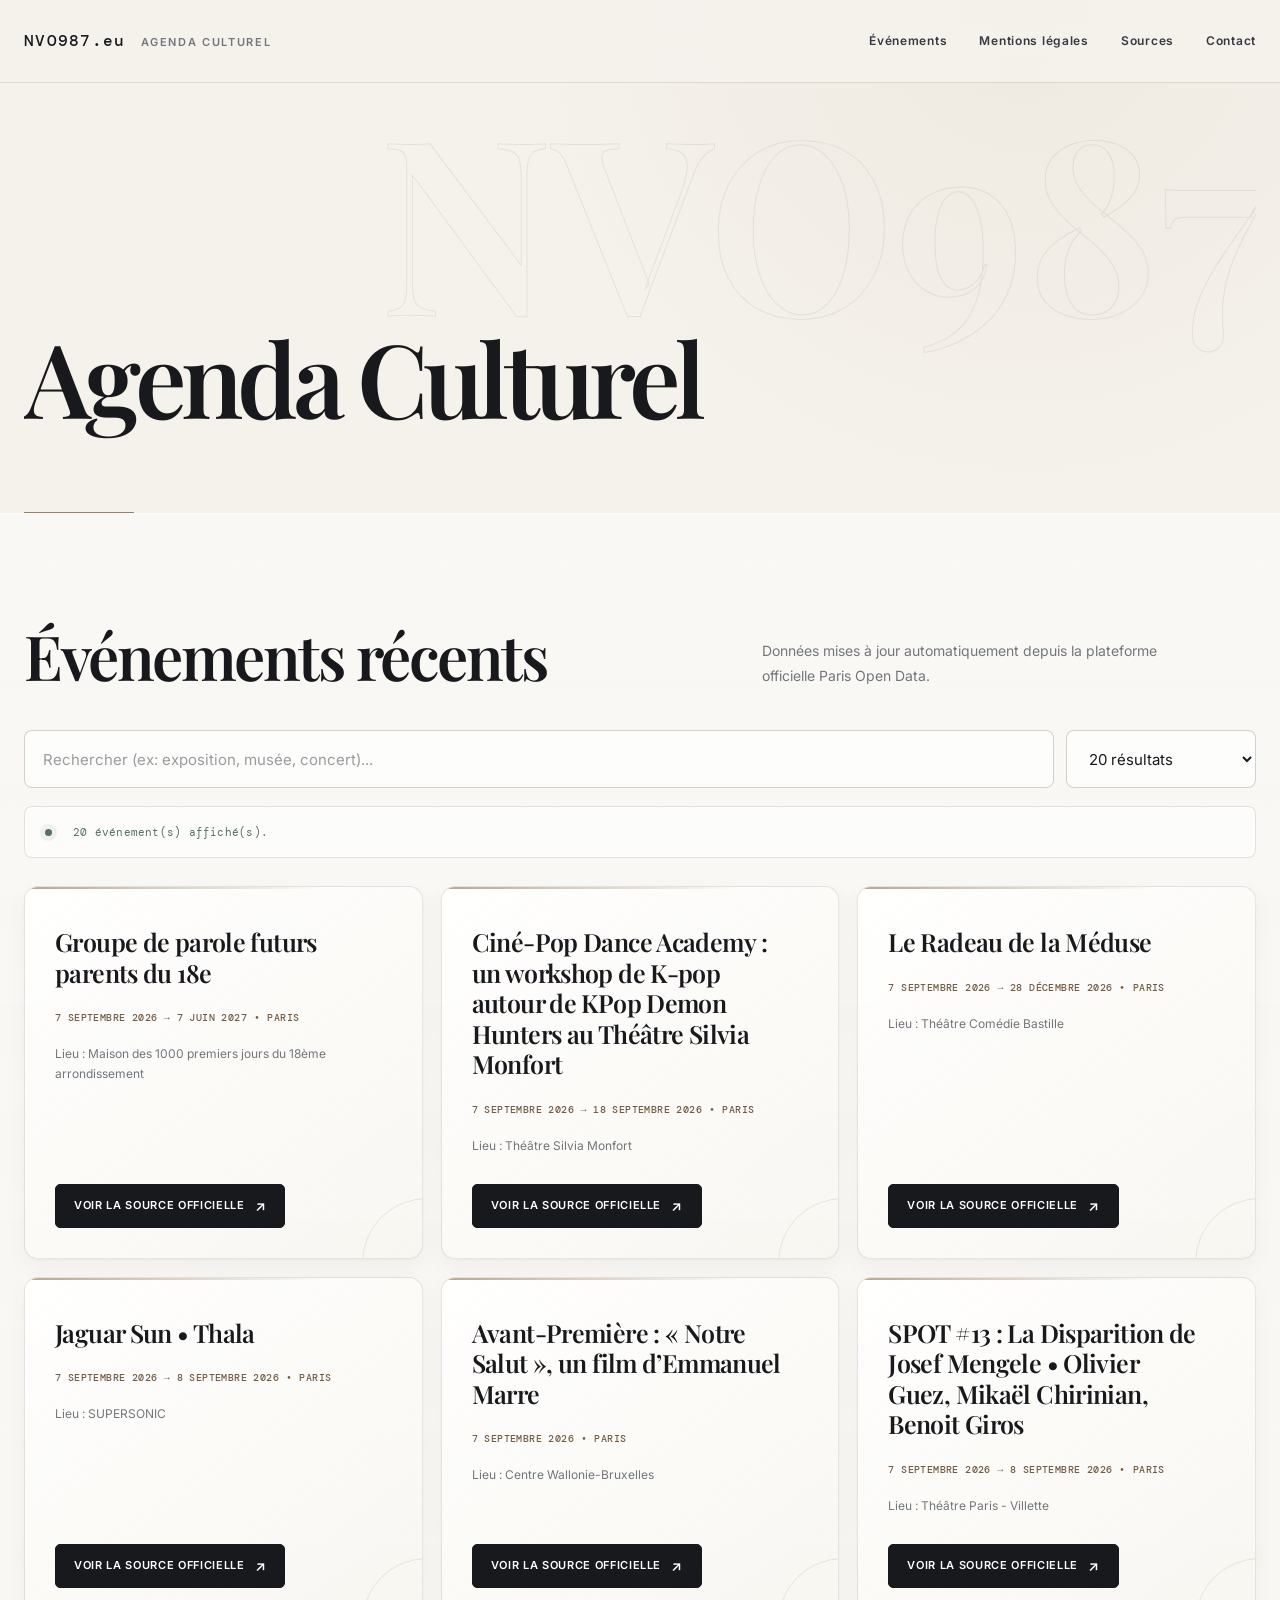
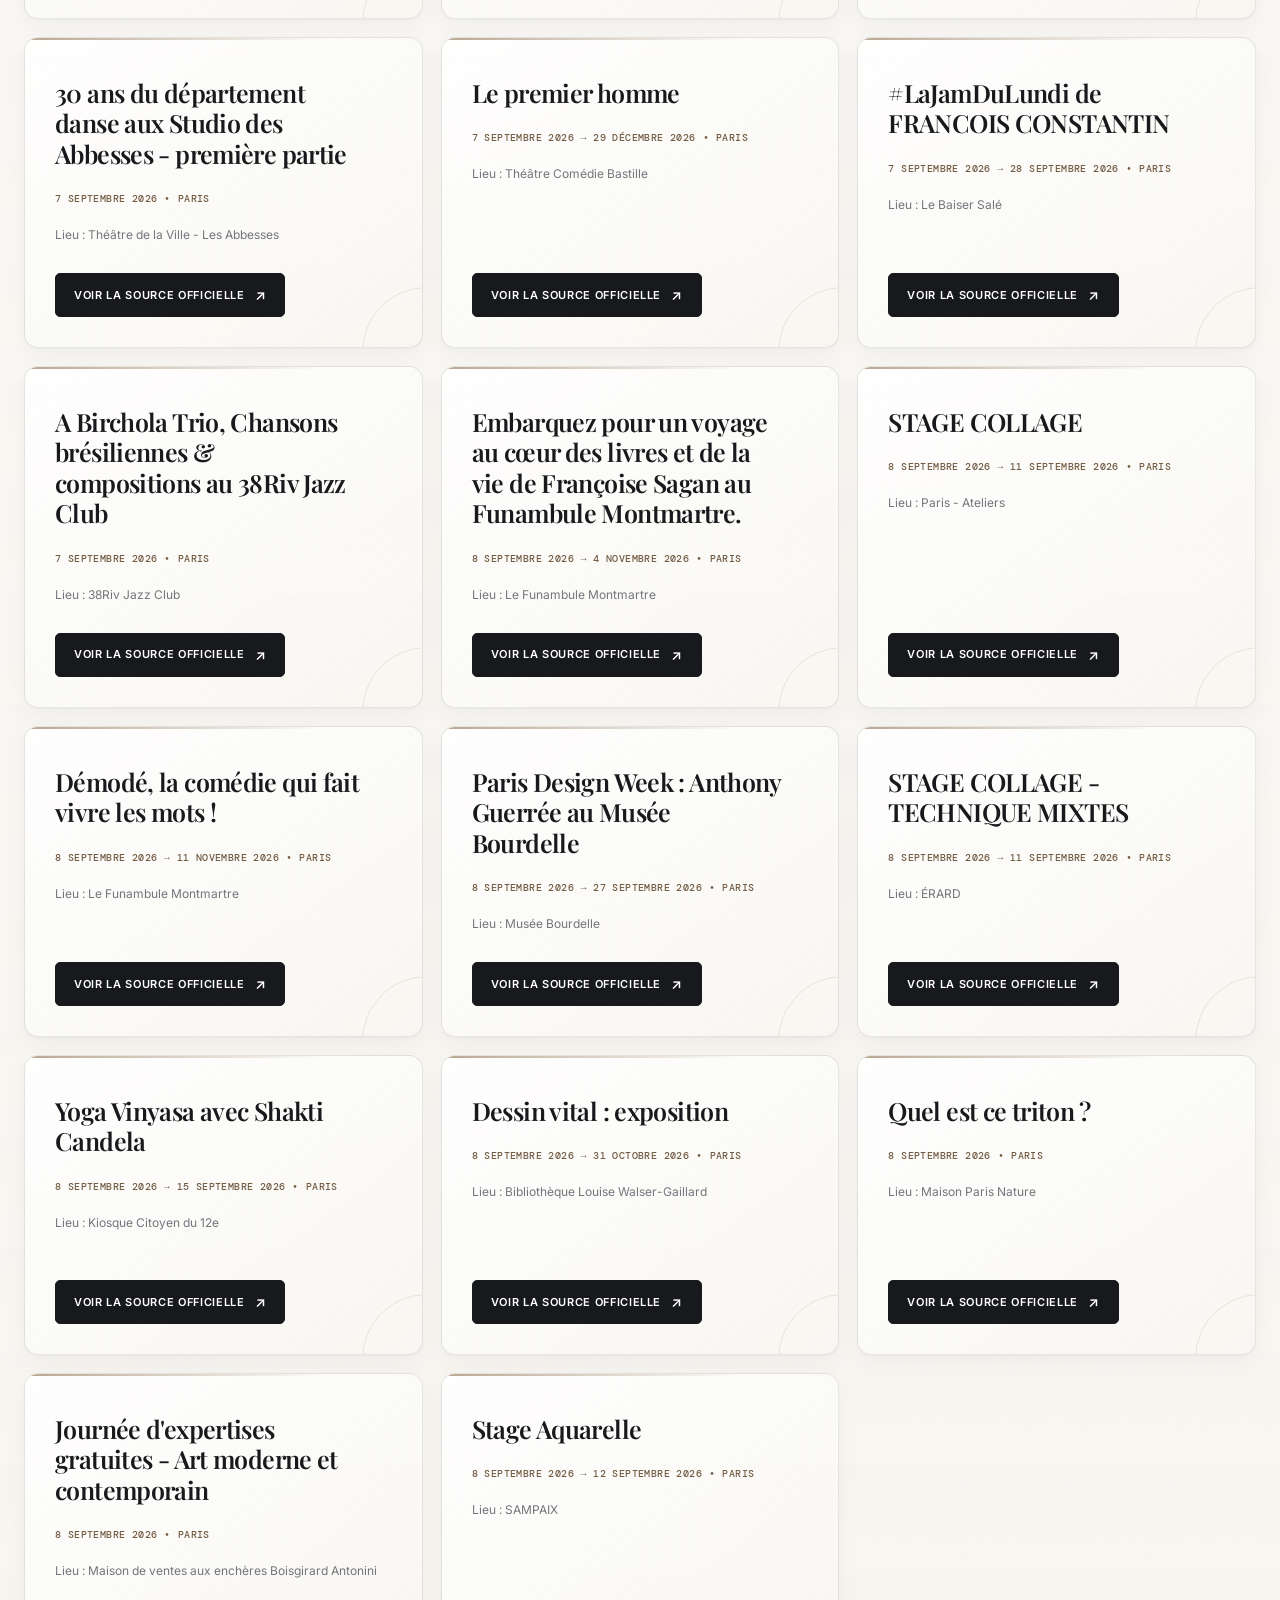
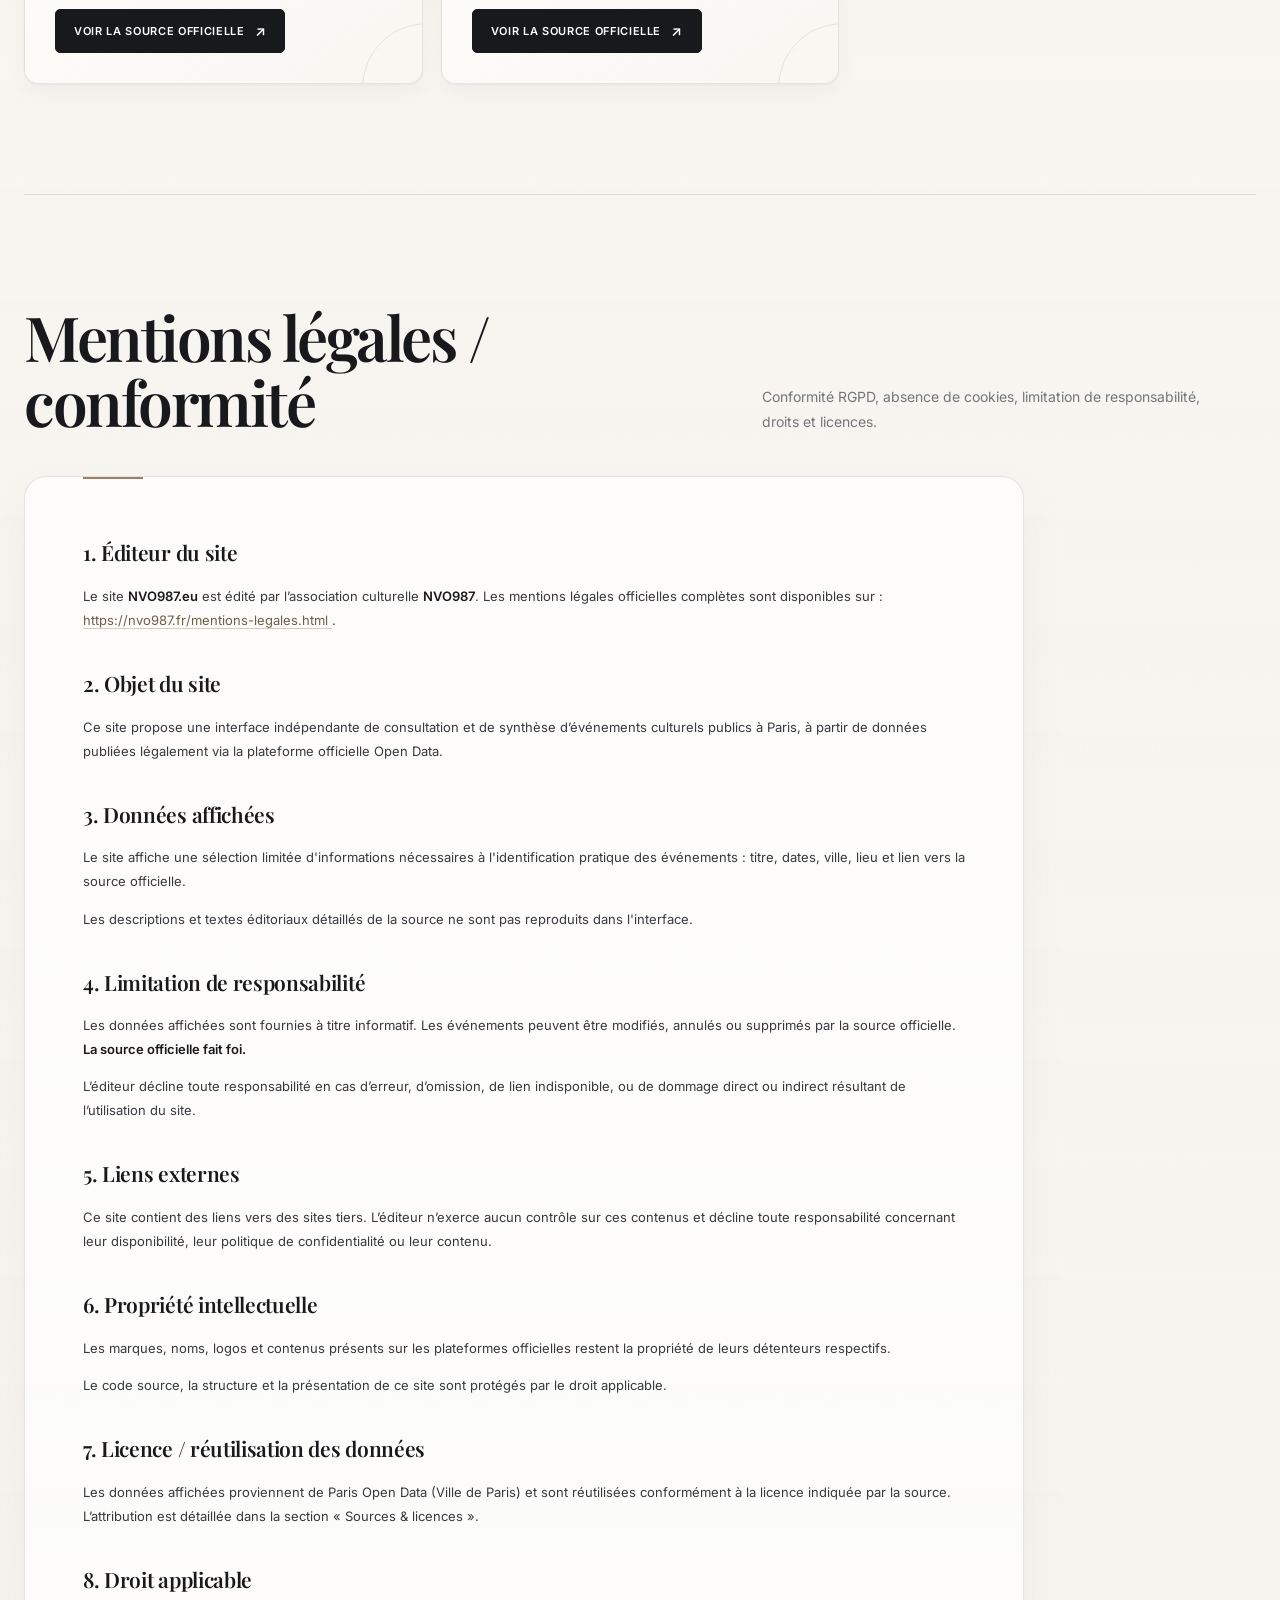
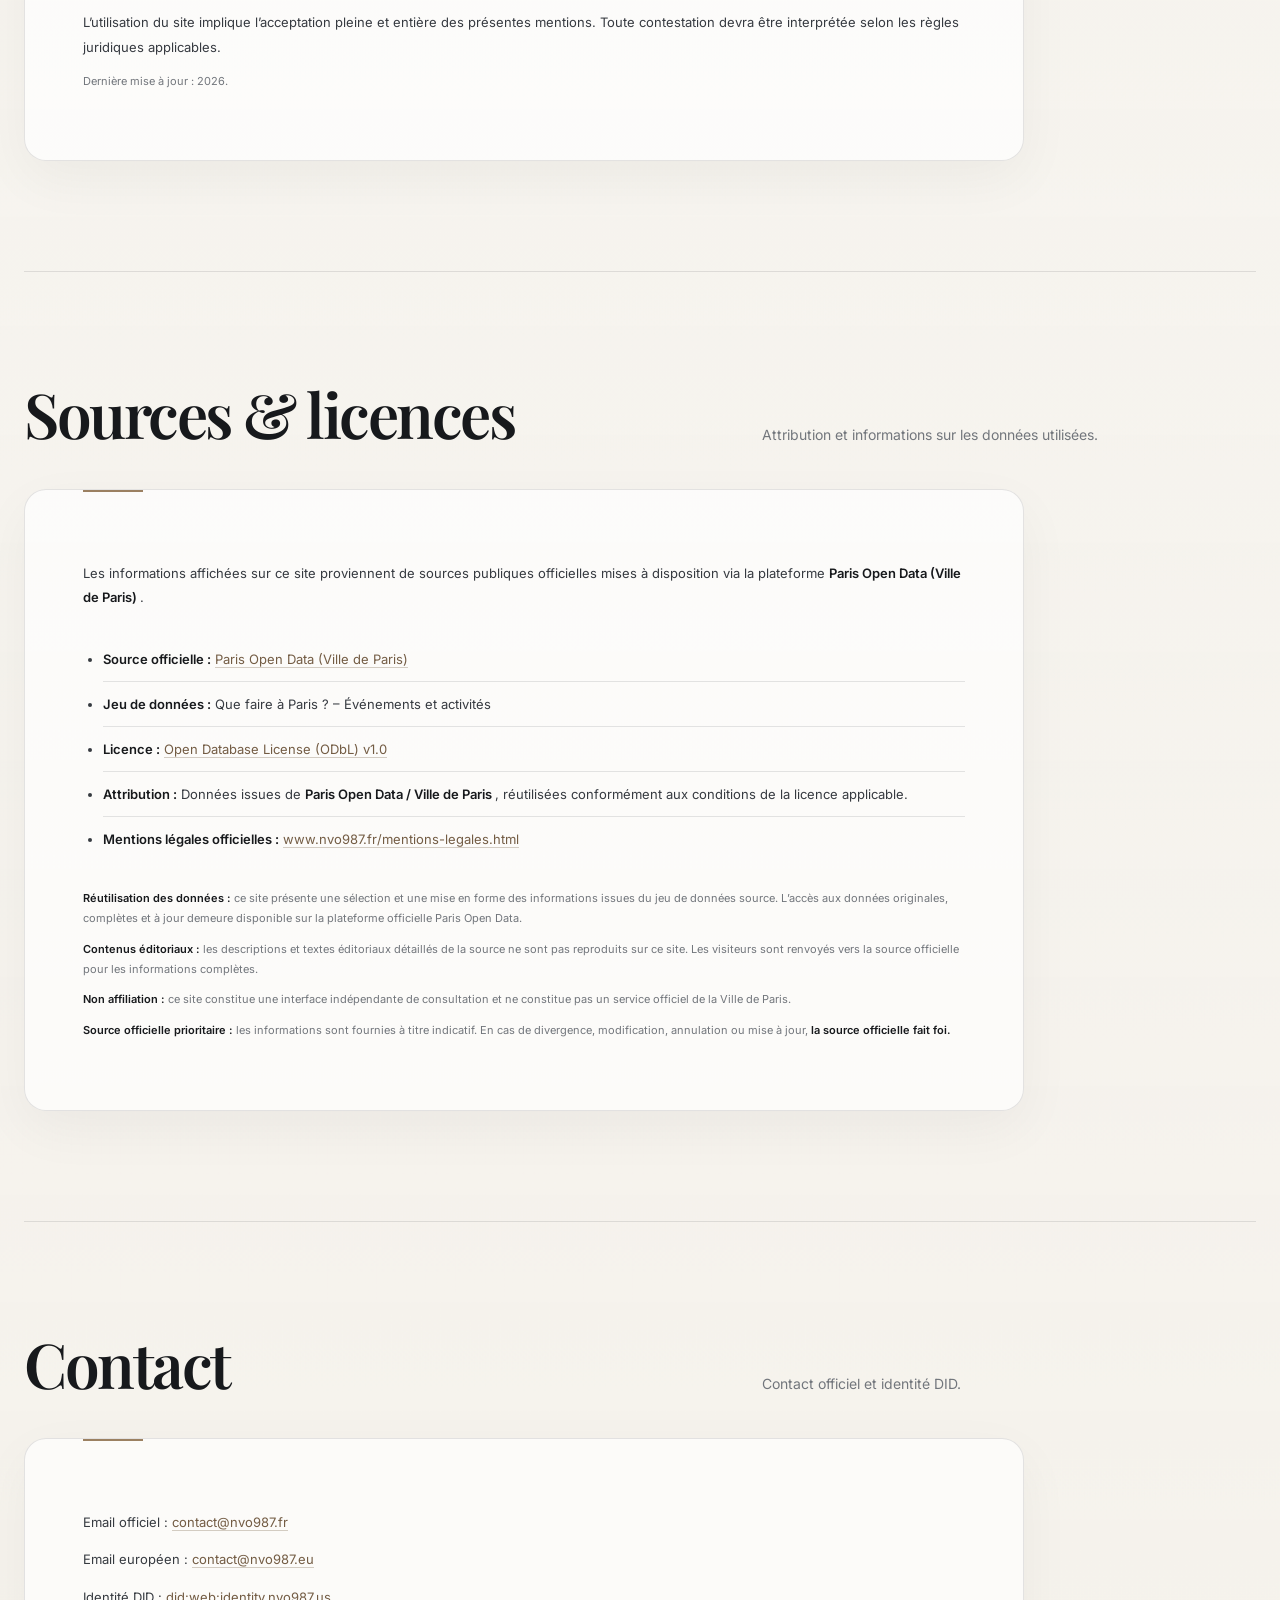
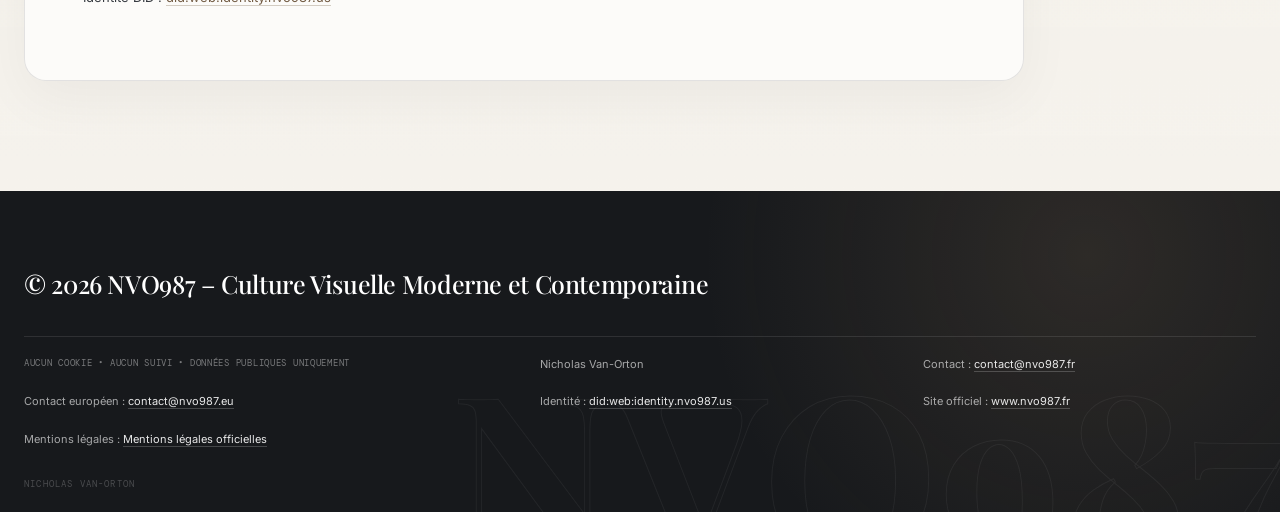
==== commit e73d6027: "Update print statement from 'Hello' to 'Goodbye'" ====
--- a/index.html
+++ b/index.html
@@ -42,388 +42,1425 @@
   <meta name="twitter:image" content="https://nvo987.eu/banner.jpg">
   <meta name="twitter:dnt" content="on">
 
-  <!-- FAVICONS (OPTIONAL, add if you have files) -->
-<link rel="apple-touch-icon" sizes="57x57" href="/apple-icon-57x57.png">
-<link rel="apple-touch-icon" sizes="60x60" href="/apple-icon-60x60.png">
-<link rel="apple-touch-icon" sizes="72x72" href="/apple-icon-72x72.png">
-<link rel="apple-touch-icon" sizes="76x76" href="/apple-icon-76x76.png">
-<link rel="apple-touch-icon" sizes="114x114" href="/apple-icon-114x114.png">
-<link rel="apple-touch-icon" sizes="120x120" href="/apple-icon-120x120.png">
-<link rel="apple-touch-icon" sizes="144x144" href="/apple-icon-144x144.png">
-<link rel="apple-touch-icon" sizes="152x152" href="/apple-icon-152x152.png">
-<link rel="apple-touch-icon" sizes="180x180" href="/apple-icon-180x180.png">
-<link rel="icon" type="image/png" sizes="192x192"  href="/android-icon-192x192.png">
-<link rel="icon" type="image/png" sizes="32x32" href="/favicon-32x32.png">
-<link rel="icon" type="image/png" sizes="96x96" href="/favicon-96x96.png">
-<link rel="icon" type="image/png" sizes="16x16" href="/favicon-16x16.png">
-<link rel="manifest" href="/manifest.json">
-<meta name="msapplication-TileColor" content="#ffffff">
-<meta name="msapplication-TileImage" content="/ms-icon-144x144.png">
-<meta name="theme-color" content="#ffffff">
+  <!-- FAVICONS -->
+  <link rel="apple-touch-icon" sizes="57x57" href="/apple-icon-57x57.png">
+  <link rel="apple-touch-icon" sizes="60x60" href="/apple-icon-60x60.png">
+  <link rel="apple-touch-icon" sizes="72x72" href="/apple-icon-72x72.png">
+  <link rel="apple-touch-icon" sizes="76x76" href="/apple-icon-76x76.png">
+  <link rel="apple-touch-icon" sizes="114x114" href="/apple-icon-114x114.png">
+  <link rel="apple-touch-icon" sizes="120x120" href="/apple-icon-120x120.png">
+  <link rel="apple-touch-icon" sizes="144x144" href="/apple-icon-144x144.png">
+  <link rel="apple-touch-icon" sizes="152x152" href="/apple-icon-152x152.png">
+  <link rel="apple-touch-icon" sizes="180x180" href="/apple-icon-180x180.png">
+  <link rel="icon" type="image/png" sizes="192x192" href="/android-icon-192x192.png">
+  <link rel="icon" type="image/png" sizes="32x32" href="/favicon-32x32.png">
+  <link rel="icon" type="image/png" sizes="96x96" href="/favicon-96x96.png">
+  <link rel="icon" type="image/png" sizes="16x16" href="/favicon-16x16.png">
+  <link rel="manifest" href="/manifest.json">
+  <meta name="msapplication-TileColor" content="#ffffff">
+  <meta name="msapplication-TileImage" content="/ms-icon-144x144.png">
+  <meta name="theme-color" content="#f5f2ec">
 
   <!-- PERFORMANCE -->
   <link rel="preconnect" href="https://opendata.paris.fr">
   <link rel="dns-prefetch" href="//opendata.paris.fr">
 
-  <!-- DID document -->
-<link rel="alternate" type="application/did+json" href="https://identity.nvo987.us/.well-known/did.json">
-
-<!-- DID domain linkage proof -->
-<link rel="alternate" type="application/did+ld+json" href="https://identity.nvo987.us/.well-known/did-configuration.json">
-
-<!-- Canonical DID -->
-<meta name="did" content="did:web:identity.nvo987.us">
-
-<!-- Identity authority -->
-<link rel="me" href="https://identity.nvo987.us">
-
-  <!-- CSS -->
-  <link rel="stylesheet" href="style.css">
-
+  <!-- DID -->
+  <link rel="alternate" type="application/did+json" href="https://identity.nvo987.us/.well-known/did.json">
+  <link rel="alternate" type="application/did+ld+json" href="https://identity.nvo987.us/.well-known/did-configuration.json">
+  <meta name="did" content="did:web:identity.nvo987.us">
+  <link rel="me" href="https://identity.nvo987.us">
+
+  <!-- PREMIUM TYPOGRAPHY -->
+  <link rel="preconnect" href="https://fonts.googleapis.com">
+  <link rel="preconnect" href="https://fonts.gstatic.com" crossorigin>
+  <link
+    href="https://fonts.googleapis.com/css2?family=DM+Mono:wght@400;500&family=Inter:wght@400;500;600;700&family=Playfair+Display:wght@500;600;700&display=swap"
+    rel="stylesheet"
+  >
+
+  <!-- =========================================================
+       NVO987 — COMPLETE PREMIUM CSS
+       ========================================================= -->
+  <style>
+    :root {
+      --ink: #17191c;
+      --ink-soft: #363a40;
+      --muted: #72767c;
+
+      --cream: #f5f2ec;
+      --paper: #fbfaf7;
+      --white: #ffffff;
+
+      --line: rgba(23, 25, 28, 0.11);
+      --line-strong: rgba(23, 25, 28, 0.19);
+
+      --accent: #9b8061;
+      --accent-dark: #735c44;
+      --accent-soft: #d8c9b6;
+
+      --success: #55715f;
+      --warning: #9b7545;
+      --danger: #925b59;
+      --info: #5f6d79;
+
+      --shadow-sm:
+        0 1px 2px rgba(20, 21, 23, 0.03),
+        0 8px 24px rgba(20, 21, 23, 0.04);
+
+      --shadow-lg:
+        0 24px 70px rgba(20, 21, 23, 0.09);
+
+      --radius-sm: 8px;
+      --radius-md: 14px;
+      --radius-lg: 22px;
+
+      --container: 1240px;
+
+      --serif: "Playfair Display", Georgia, serif;
+      --sans: "Inter", -apple-system, BlinkMacSystemFont, "Segoe UI", sans-serif;
+      --mono: "DM Mono", monospace;
+
+      --ease: cubic-bezier(.22, .61, .36, 1);
+    }
+
+
+    /* ---------------------------------------------------------
+       RESET
+       --------------------------------------------------------- */
+
+    *,
+    *::before,
+    *::after {
+      box-sizing: border-box;
+    }
+
+
+    html {
+      scroll-behavior: smooth;
+      background: var(--cream);
+    }
+
+
+    body {
+      margin: 0;
+      min-width: 320px;
+
+      background:
+        radial-gradient(
+          circle at 80% 0%,
+          rgba(216, 201, 182, 0.22),
+          transparent 32rem
+        ),
+        var(--cream);
+
+      color: var(--ink);
+
+      font-family: var(--sans);
+      font-size: 15px;
+      line-height: 1.7;
+
+      -webkit-font-smoothing: antialiased;
+      text-rendering: optimizeLegibility;
+    }
+
+
+    img {
+      max-width: 100%;
+      display: block;
+    }
+
+
+    button,
+    input,
+    select,
+    textarea {
+      font: inherit;
+    }
+
+
+    a {
+      color: inherit;
+    }
+
+
+    ::selection {
+      background: var(--ink);
+      color: var(--white);
+    }
+
+
+    /* ---------------------------------------------------------
+       GLOBAL CONTAINER
+       --------------------------------------------------------- */
+
+    .container {
+      width: min(
+        calc(100% - 48px),
+        var(--container)
+      );
+
+      margin-inline: auto;
+    }
+
+
+    /* ---------------------------------------------------------
+       TOPBAR
+       --------------------------------------------------------- */
+
+    .topbar {
+      position: sticky;
+      top: 0;
+      z-index: 100;
+
+      background:
+        rgba(245, 242, 236, 0.88);
+
+      border-bottom: 1px solid var(--line);
+
+      backdrop-filter: blur(20px);
+      -webkit-backdrop-filter: blur(20px);
+    }
+
+
+    .topbar-inner {
+      min-height: 82px;
+
+      display: flex;
+      align-items: center;
+      justify-content: space-between;
+
+      gap: 40px;
+    }
+
+
+    .brand {
+      display: flex;
+      align-items: baseline;
+      gap: 15px;
+
+      flex-shrink: 0;
+    }
+
+
+    .brand-name {
+      color: var(--ink);
+
+      font-family: var(--mono);
+      font-size: 16px;
+      font-weight: 500;
+      letter-spacing: 0.08em;
+    }
+
+
+    .brand-tag {
+      color: var(--muted);
+
+      font-family: var(--sans);
+      font-size: 11px;
+      font-weight: 600;
+
+      letter-spacing: 0.15em;
+      text-transform: uppercase;
+    }
+
+
+    .nav {
+      display: flex;
+      align-items: center;
+      justify-content: flex-end;
+      gap: 32px;
+    }
+
+
+    .nav a {
+      position: relative;
+
+      color: var(--ink-soft);
+
+      font-size: 12px;
+      font-weight: 600;
+
+      letter-spacing: 0.06em;
+      text-decoration: none;
+
+      transition:
+        color 250ms var(--ease);
+    }
+
+
+    .nav a::after {
+      content: "";
+
+      position: absolute;
+      left: 0;
+      right: 100%;
+      bottom: -8px;
+
+      height: 1px;
+
+      background: var(--accent);
+
+      transition:
+        right 300ms var(--ease);
+    }
+
+
+    .nav a:hover {
+      color: var(--accent-dark);
+    }
+
+
+    .nav a:hover::after,
+    .nav a:focus-visible::after {
+      right: 0;
+    }
+
+
+    /* ---------------------------------------------------------
+       HERO
+       --------------------------------------------------------- */
+
+    .hero {
+      position: relative;
+
+      min-height: 430px;
+
+      display: flex;
+      align-items: flex-end;
+
+      padding:
+        90px
+        0
+        88px;
+
+      overflow: hidden;
+    }
+
+
+    .hero::before {
+      content: "NVO987";
+
+      position: absolute;
+
+      right: -10px;
+      top: 35px;
+
+      color: transparent;
+
+      font-family: var(--serif);
+      font-size: clamp(100px, 19vw, 270px);
+      font-weight: 600;
+
+      line-height: 0.8;
+
+      -webkit-text-stroke:
+        1px rgba(23, 25, 28, 0.075);
+
+      pointer-events: none;
+      user-select: none;
+    }
+
+
+    .hero::after {
+      content: "";
+
+      position: absolute;
+
+      left: 0;
+      bottom: 0;
+
+      width: 110px;
+      height: 1px;
+
+      background: var(--accent);
+    }
+
+
+    .hero-text {
+      position: relative;
+      z-index: 1;
+
+      max-width: 850px;
+    }
+
+
+    .hero h1 {
+      margin: 0;
+
+      color: var(--ink);
+
+      font-family: var(--serif);
+      font-size: clamp(56px, 8vw, 112px);
+      font-weight: 600;
+
+      letter-spacing: -0.055em;
+      line-height: 0.95;
+    }
+
+
+    /* ---------------------------------------------------------
+       MAIN
+       --------------------------------------------------------- */
+
+    .main {
+      position: relative;
+
+      background:
+        linear-gradient(
+          180deg,
+          rgba(251, 250, 247, 0.76),
+          rgba(245, 242, 236, 0.98)
+        );
+
+      border-top: 1px solid rgba(255, 255, 255, 0.8);
+    }
+
+
+    .section {
+      padding: 110px 0;
+      scroll-margin-top: 100px;
+    }
+
+
+    .section + .section {
+      border-top: 1px solid var(--line);
+    }
+
+
+    .section-header {
+      display: grid;
+
+      grid-template-columns:
+        minmax(0, 1.15fr)
+        minmax(260px, 0.85fr);
+
+      gap: 70px;
+
+      align-items: end;
+
+      margin-bottom: 42px;
+    }
+
+
+    .section-header h2 {
+      margin: 0;
+
+      color: var(--ink);
+
+      font-family: var(--serif);
+      font-size: clamp(36px, 5vw, 62px);
+      font-weight: 600;
+
+      letter-spacing: -0.04em;
+      line-height: 1.04;
+    }
+
+
+    .section-header p {
+      max-width: 440px;
+
+      margin: 0;
+
+      color: var(--muted);
+
+      font-size: 14px;
+      line-height: 1.8;
+    }
+
+
+    /* ---------------------------------------------------------
+       CONTROLS
+       --------------------------------------------------------- */
+
+    .controls {
+      display: grid;
+
+      grid-template-columns:
+        minmax(0, 1fr)
+        190px;
+
+      gap: 12px;
+
+      margin-bottom: 18px;
+    }
+
+
+    .controls input,
+    .controls select {
+      min-height: 58px;
+
+      padding:
+        0 18px;
+
+      color: var(--ink);
+
+      background: rgba(255, 255, 255, 0.66);
+
+      border:
+        1px solid var(--line-strong);
+
+      border-radius: var(--radius-sm);
+
+      outline: none;
+
+      box-shadow: inset 0 1px 0 rgba(255,255,255,.8);
+
+      transition:
+        border-color 220ms var(--ease),
+        box-shadow 220ms var(--ease),
+        background 220ms var(--ease);
+    }
+
+
+    .controls input::placeholder {
+      color: #999b9e;
+    }
+
+
+    .controls input:focus,
+    .controls select:focus {
+      background: var(--white);
+
+      border-color: var(--accent);
+
+      box-shadow:
+        0 0 0 4px rgba(155, 128, 97, 0.10);
+    }
+
+
+    .controls select {
+      cursor: pointer;
+    }
+
+
+    /* ---------------------------------------------------------
+       STATUS
+       --------------------------------------------------------- */
+
+    .status {
+      position: relative;
+
+      min-height: 52px;
+
+      display: flex;
+      align-items: center;
+
+      padding: 12px 18px 12px 48px;
+
+      margin-bottom: 28px;
+
+      border: 1px solid var(--line);
+      border-radius: var(--radius-sm);
+
+      background: rgba(255,255,255,.55);
+
+      color: var(--muted);
+
+      font-family: var(--mono);
+      font-size: 11px;
+      letter-spacing: .02em;
+    }
+
+
+    .status::before {
+      content: "";
+
+      position: absolute;
+      left: 20px;
+
+      width: 7px;
+      height: 7px;
+
+      border-radius: 50%;
+
+      background: currentColor;
+
+      box-shadow:
+        0 0 0 5px rgba(114, 118, 124, 0.09);
+    }
+
+
+    .status.info {
+      color: var(--info);
+    }
+
+
+    .status.success {
+      color: var(--success);
+    }
+
+
+    .status.warn {
+      color: var(--warning);
+    }
+
+
+    .status.error {
+      color: var(--danger);
+    }
+
+
+    /* ---------------------------------------------------------
+       EVENTS GRID
+       --------------------------------------------------------- */
+
+    .grid {
+      display: grid;
+
+      grid-template-columns:
+        repeat(3, minmax(0, 1fr));
+
+      gap: 18px;
+    }
+
+
+    .event-card {
+      position: relative;
+
+      min-height: 300px;
+
+      display: flex;
+      flex-direction: column;
+
+      padding: 30px;
+
+      background:
+        linear-gradient(
+          145deg,
+          rgba(255,255,255,.91),
+          rgba(248,246,241,.74)
+        );
+
+      border:
+        1px solid rgba(23, 25, 28, 0.10);
+
+      border-radius: var(--radius-md);
+
+      box-shadow: var(--shadow-sm);
+
+      overflow: hidden;
+
+      transition:
+        transform 350ms var(--ease),
+        box-shadow 350ms var(--ease),
+        border-color 350ms var(--ease);
+    }
+
+
+    .event-card::before {
+      content: "";
+
+      position: absolute;
+
+      top: 0;
+      left: 0;
+
+      width: 100%;
+      height: 2px;
+
+      background:
+        linear-gradient(
+          90deg,
+          var(--accent),
+          transparent 75%
+        );
+
+      opacity: .7;
+    }
+
+
+    .event-card::after {
+      content: "";
+
+      position: absolute;
+
+      width: 130px;
+      height: 130px;
+
+      right: -70px;
+      bottom: -70px;
+
+      border:
+        1px solid rgba(155,128,97,.18);
+
+      border-radius: 50%;
+
+      transition:
+        transform 500ms var(--ease);
+    }
+
+
+    .event-card:hover {
+      transform: translateY(-5px);
+
+      border-color:
+        rgba(155,128,97,.30);
+
+      box-shadow: var(--shadow-lg);
+    }
+
+
+    .event-card:hover::after {
+      transform: scale(1.35);
+    }
+
+
+    .event-card h3 {
+      position: relative;
+      z-index: 1;
+
+      margin:
+        10px
+        0
+        22px;
+
+      max-width: 92%;
+
+      color: var(--ink);
+
+      font-family: var(--serif);
+      font-size: 25px;
+      font-weight: 600;
+
+      letter-spacing: -0.025em;
+      line-height: 1.22;
+    }
+
+
+    .event-meta {
+      display: flex;
+      flex-wrap: wrap;
+      gap: 7px;
+
+      margin-bottom: 18px;
+
+      color: var(--accent-dark);
+
+      font-family: var(--mono);
+      font-size: 10px;
+      font-weight: 500;
+
+      letter-spacing: .04em;
+      line-height: 1.6;
+      text-transform: uppercase;
+    }
+
+
+    .event-location {
+      position: relative;
+      z-index: 1;
+
+      margin-bottom: auto;
+      padding-bottom: 28px;
+
+      color: var(--muted);
+
+      font-size: 12px;
+      line-height: 1.65;
+    }
+
+
+    /* ---------------------------------------------------------
+       BUTTON
+       --------------------------------------------------------- */
+
+    .btn {
+      position: relative;
+      z-index: 2;
+
+      display: inline-flex;
+      align-items: center;
+      justify-content: center;
+
+      min-height: 44px;
+
+      padding:
+        0 18px;
+
+      color: var(--white);
+
+      background: var(--ink);
+
+      border: 1px solid var(--ink);
+      border-radius: 5px;
+
+      font-size: 11px;
+      font-weight: 600;
+
+      letter-spacing: .06em;
+      text-decoration: none;
+      text-transform: uppercase;
+
+      transition:
+        background 250ms var(--ease),
+        color 250ms var(--ease),
+        border-color 250ms var(--ease),
+        transform 250ms var(--ease);
+    }
+
+
+    .btn::after {
+      content: "↗";
+
+      margin-left: 10px;
+
+      font-size: 14px;
+
+      transition:
+        transform 250ms var(--ease);
+    }
+
+
+    .btn:hover {
+      color: var(--ink);
+
+      background: transparent;
+
+      border-color: var(--ink);
+
+      transform: translateY(-1px);
+    }
+
+
+    .btn:hover::after {
+      transform: translate(2px, -2px);
+    }
+
+
+    /* ---------------------------------------------------------
+       LEGAL / SOURCE CARDS
+       --------------------------------------------------------- */
+
+    .legal-card,
+    .sources-card {
+      position: relative;
+
+      max-width: 1000px;
+
+      padding: clamp(28px, 5vw, 58px);
+
+      background:
+        rgba(255, 255, 255, 0.68);
+
+      border:
+        1px solid var(--line);
+
+      border-radius: var(--radius-lg);
+
+      box-shadow:
+        0 18px 55px rgba(20,21,23,.045);
+    }
+
+
+    .legal-card::before,
+    .sources-card::before {
+      content: "";
+
+      position: absolute;
+
+      top: 0;
+      left: clamp(28px, 5vw, 58px);
+
+      width: 60px;
+      height: 2px;
+
+      background: var(--accent);
+    }
+
+
+    .legal-card h3 {
+      margin:
+        34px
+        0
+        10px;
+
+      color: var(--ink);
+
+      font-family: var(--serif);
+      font-size: 21px;
+      font-weight: 600;
+
+      letter-spacing: -.015em;
+    }
+
+
+    .legal-card h3:first-child {
+      margin-top: 0;
+    }
+
+
+    .legal-card p,
+    .sources-card p,
+    .sources-card li {
+      color: var(--ink-soft);
+
+      font-size: 13px;
+      line-height: 1.85;
+    }
+
+
+    .legal-card strong,
+    .sources-card strong {
+      color: var(--ink);
+      font-weight: 600;
+    }
+
+
+    .legal-card a,
+    .sources-card a {
+      color: var(--accent-dark);
+
+      text-decoration:
+        underline;
+
+      text-decoration-color:
+        rgba(115,92,68,.30);
+
+      text-underline-offset: 3px;
+
+      transition:
+        color 200ms ease,
+        text-decoration-color 200ms ease;
+    }
+
+
+    .legal-card a:hover,
+    .sources-card a:hover {
+      color: var(--ink);
+
+      text-decoration-color:
+        var(--ink);
+    }
+
+
+    .sources-card ul {
+      margin:
+        28px
+        0;
+
+      padding-left: 20px;
+    }
+
+
+    .sources-card li {
+      padding:
+        10px
+        0;
+
+      border-bottom:
+        1px solid var(--line);
+    }
+
+
+    .sources-card li:last-child {
+      border-bottom: 0;
+    }
+
+
+    .small-note {
+      color: var(--muted) !important;
+
+      font-family: var(--sans);
+      font-size: 11px !important;
+
+      line-height: 1.8 !important;
+    }
+
+
+    /* ---------------------------------------------------------
+       FOOTER
+       --------------------------------------------------------- */
+
+    .footer {
+      position: relative;
+
+      color: rgba(255,255,255,.75);
+
+      background:
+        radial-gradient(
+          circle at 85% 20%,
+          rgba(155,128,97,.17),
+          transparent 24rem
+        ),
+        #17191c;
+
+      overflow: hidden;
+    }
+
+
+    .footer::before {
+      content: "NVO987";
+
+      position: absolute;
+
+      right: -10px;
+      bottom: -70px;
+
+      color: transparent;
+
+      font-family: var(--serif);
+      font-size: 230px;
+      font-weight: 600;
+
+      line-height: 1;
+
+      -webkit-text-stroke:
+        1px rgba(255,255,255,.055);
+
+      pointer-events: none;
+    }
+
+
+    .footer-inner {
+      position: relative;
+      z-index: 1;
+
+      display: grid;
+
+      grid-template-columns:
+        1.4fr
+        1fr
+        1fr;
+
+      gap: 18px 50px;
+
+      padding:
+        70px
+        0
+        62px;
+    }
+
+
+    .footer p {
+      margin: 0;
+
+      color: rgba(255,255,255,.62);
+
+      font-size: 11px;
+      line-height: 1.8;
+    }
+
+
+    .footer p:first-child {
+      grid-column: 1 / -1;
+
+      padding-bottom: 30px;
+
+      color: var(--white);
+
+      font-family: var(--serif);
+      font-size: 25px;
+      font-weight: 500;
+
+      letter-spacing: -.015em;
+
+      border-bottom:
+        1px solid rgba(255,255,255,.10);
+    }
+
+
+    .footer p:nth-child(2) {
+      color: rgba(255,255,255,.42);
+
+      font-family: var(--mono);
+      font-size: 9px;
+
+      letter-spacing: .08em;
+      text-transform: uppercase;
+    }
+
+
+    .footer a {
+      color: rgba(255,255,255,.90);
+
+      text-decoration: none;
+
+      border-bottom:
+        1px solid rgba(255,255,255,.20);
+
+      transition:
+        color 220ms ease,
+        border-color 220ms ease;
+    }
+
+
+    .footer a:hover {
+      color: var(--accent-soft);
+
+      border-color: var(--accent);
+    }
+
+
+    .footer::after {
+      content: "Nicholas Van-Orton";
+
+      position: absolute;
+
+      left: max(
+        24px,
+        calc((100vw - var(--container)) / 2)
+      );
+
+      bottom: 20px;
+
+      color: rgba(255,255,255,.22);
+
+      font-family: var(--mono);
+      font-size: 9px;
+
+      letter-spacing: .13em;
+      text-transform: uppercase;
+    }
+
+
+    /* ---------------------------------------------------------
+       ACCESSIBILITY
+       --------------------------------------------------------- */
+
+    :focus-visible {
+      outline:
+        2px solid var(--accent);
+
+      outline-offset: 4px;
+    }
+
+
+    @media (prefers-reduced-motion: reduce) {
+      html {
+        scroll-behavior: auto;
+      }
+
+      *,
+      *::before,
+      *::after {
+        transition-duration: 0.01ms !important;
+        animation-duration: 0.01ms !important;
+      }
+    }
+
+
+    /* ---------------------------------------------------------
+       TABLET
+       --------------------------------------------------------- */
+
+    @media (max-width: 980px) {
+
+      .grid {
+        grid-template-columns:
+          repeat(2, minmax(0, 1fr));
+      }
+
+
+      .section-header {
+        grid-template-columns:
+          1fr;
+
+        gap: 20px;
+      }
+
+
+      .footer-inner {
+        grid-template-columns:
+          1fr 1fr;
+      }
+
+    }
+
+
+    /* ---------------------------------------------------------
+       MOBILE
+       --------------------------------------------------------- */
+
+    @media (max-width: 680px) {
+
+      .container {
+        width: min(
+          calc(100% - 32px),
+          var(--container)
+        );
+      }
+
+
+      .topbar {
+        position: relative;
+      }
+
+
+      .topbar-inner {
+        min-height: auto;
+
+        padding:
+          20px 0;
+
+        align-items: flex-start;
+
+        flex-direction: column;
+
+        gap: 18px;
+      }
+
+
+      .brand {
+        width: 100%;
+
+        justify-content: space-between;
+      }
+
+
+      .brand-tag {
+        font-size: 9px;
+      }
+
+
+      .nav {
+        width: 100%;
+
+        justify-content: flex-start;
+
+        flex-wrap: wrap;
+
+        gap:
+          10px 20px;
+      }
+
+
+      .nav a {
+        font-size: 10px;
+      }
+
+
+      .hero {
+        min-height: 350px;
+
+        padding:
+          80px
+          0
+          62px;
+      }
+
+
+      .hero::before {
+        top: 90px;
+        right: -20px;
+
+        font-size: 110px;
+      }
+
+
+      .hero h1 {
+        font-size:
+          clamp(50px, 16vw, 78px);
+      }
+
+
+      .section {
+        padding:
+          76px
+          0;
+      }
+
+
+      .section-header h2 {
+        font-size: 42px;
+      }
+
+
+      .controls {
+        grid-template-columns:
+          1fr;
+      }
+
+
+      .controls input,
+      .controls select {
+        min-height: 54px;
+      }
+
+
+      .grid {
+        grid-template-columns:
+          1fr;
+
+        gap: 14px;
+      }
+
+
+      .event-card {
+        min-height: 270px;
+
+        padding: 26px;
+      }
+
+
+      .event-card h3 {
+        font-size: 23px;
+      }
+
+
+      .legal-card,
+      .sources-card {
+        padding: 28px 22px;
+
+        border-radius: 16px;
+      }
+
+
+      .legal-card::before,
+      .sources-card::before {
+        left: 22px;
+      }
+
+
+      .sources-card ul {
+        padding-left: 17px;
+      }
+
+
+      .footer-inner {
+        grid-template-columns:
+          1fr;
+
+        padding:
+          55px
+          0
+          72px;
+
+        gap: 18px;
+      }
+
+
+      .footer p:first-child {
+        font-size: 23px;
+      }
+
+
+      .footer::before {
+        font-size: 130px;
+        bottom: -25px;
+      }
+
+
+      .footer::after {
+        left: 16px;
+        bottom: 20px;
+      }
+
+    }
+
+
+    /* ---------------------------------------------------------
+       VERY SMALL SCREENS
+       --------------------------------------------------------- */
+
+    @media (max-width: 420px) {
+
+      .brand {
+        align-items: flex-start;
+        flex-direction: column;
+        gap: 4px;
+      }
+
+
+      .nav {
+        gap:
+          8px 16px;
+      }
+
+
+      .hero {
+        min-height: 300px;
+      }
+
+
+      .hero h1 {
+        font-size: 48px;
+      }
+
+
+      .section-header h2 {
+        font-size: 36px;
+      }
+
+
+      .event-card {
+        padding: 23px;
+      }
+
+    }
+  </style>
+
+  <!-- STRUCTURED DATA -->
   <script type="application/ld+json">
-{
-  "@context": "https://schema.org",
-  "@type": "Organization",
-  "@id": "https://nvo987.fr/#organization",
-  "name": "NVO987 – Culture Visuelle Moderne et Contemporaine",
-  "url": "https://nvo987.fr/",
-  "sameAs": [
-    "https://www.wikidata.org/wiki/Q141086020",
-    "https://www.openstreetmap.org/node/1409757849"
-  ],
-  "address": {
-    "@type": "PostalAddress",
-    "streetAddress": "44 Rue Pasquier",
-    "postalCode": "75008",
-    "addressLocality": "Paris",
-    "addressCountry": "FR"
-  },
-  "geo": {
-    "@type": "GeoCoordinates",
-    "latitude": 48.8748353,
-    "longitude": 2.3240104
+  {
+    "@context": "https://schema.org",
+    "@type": "Organization",
+    "@id": "https://nvo987.fr/#organization",
+    "name": "NVO987 – Culture Visuelle Moderne et Contemporaine",
+    "url": "https://nvo987.fr/",
+    "sameAs": [
+      "https://www.wikidata.org/wiki/Q141086020",
+      "https://www.openstreetmap.org/node/1409757849"
+    ],
+    "address": {
+      "@type": "PostalAddress",
+      "streetAddress": "44 Rue Pasquier",
+      "postalCode": "75008",
+      "addressLocality": "Paris",
+      "addressCountry": "FR"
+    },
+    "geo": {
+      "@type": "GeoCoordinates",
+      "latitude": 48.8748353,
+      "longitude": 2.3240104
+    }
   }
-}
   </script>
 
-  
-    <script type="application/ld+json">
-    {
-      "@context": "https://schema.org",
-      "@graph": [
-        {
-       "@type": "Person",
-       "@id": "https://nvo987.us/#person",
-       "name": "Nicholas Van-Orton",
-       "jobTitle": "Independent researcher, founder of NVO987 Association",
-       "url": "https://nvo987.us",
-       "memberOf": {
-       "@id": "https://nvo987.fr/#organization"
-       },
-       "identifier": {
-       "@type": "PropertyValue",
-       "propertyID": "DID Document",
-        "value": "https://identity.nvo987.us/.well-known/did.json"
-           }, 
-            "sameAs": [
-            "https://nexarium.us",
-             "https://nvo987.us",
-             "https://nvo987.eu",
-             "https://nvo987.fr",
-             "https://nvo987.ai.in",
-             "https://did.ai.in",
-             "https://kellycode.us",
-             "https://identity.ai.in",
-	         "https://nvo987.in",
-             "https://web3.internet.in", 
-             "https://delaunaybook.us", 
-             "https://delaunaybook.eu", 
-             "https://osf.io/t8bek/", 
-             "https://orcid.org/0009-0007-4628-1871",
-	         "https://isni.org/isni/0000000529640885",
-             "https://www.wikidata.org/wiki/Q137675227",
-             "https://www.wikidata.org/wiki/Q140936124",
-             "https://www.wikidata.org/wiki/Q140529224",
-             "https://www.wikidata.org/wiki/Q140528834",
-             "https://www.wikidata.org/wiki/Q137674546", 
-             "https://meta.wikimedia.org/wiki/User:NVO987-ASSOCIATION",
-	         "https://independent.academia.edu/nvo987",
-	         "https://www.linkedin.com/in/nvo987/",
-	         "https://profile.hcommons.org/members/nicholasvanorton/",
-             "https://www.webofscience.com/wos/author/record/PDY-1682-2025",
-             "https://www.researchgate.net/profile/Nicholas-Van-Orton",
-             "https://www.lens.org/lens/profile/nicholas-van-orton/",
-             "https://openalex.org/authors/A5120949417",
-             "https://cv.hal.science/van-orton-nicholas",
-             "https://scholar.google.com/citations?user=iRM-GNQAAAAJ&hl",
-	         "https://app.ens.domains/nvo987.eth",
-             "https://nvo987.eth.limo/",
-	         "https://archive.org/details/@nicholas_van-orton",
-             "https://bsky.app/profile/nvo987.us",
-             "https://gravatar.com/nvo987",
-             "https://europepmc.org/authors/0009-0007-4628-1871",
-	         "https://github.com/nvo987-art-history",
-	         "https://github.com/nvo987",
-	          "https://x.com/nvo987",
-      "https://instagram.com/nvo987/",
-      "https://www.facebook.com/nvo987/",
-      "https://www.threads.com/@nvo987",
-      "https://www.tiktok.com/@nvo987",
-      "https://www.snapchat.com/@art-nvo987",
-      "https://mastodon.social/@nvo987",
-      "https://mastodon.art/@nvo987",
-      "https://pixelfed.social/nvo987",
-      "https://misskey.art/@nvo987",
-      "https://misskey.design/@nvo987",
-      "https://smugcat.moe/@nvo987",
-      "https://www.youtube.com/@nvo987-art-history",
-      "https://nvo987.substack.com/",
-      "https://pinterest.com/nvo987identity/",
-      "https://open.spotify.com/user/uti1pape8u8fm5vcoxfq23hdo",
-      "https://www.twitch.tv/nvo987/",
-      "https://www.reddit.com/user/Grand_Service448/",
-      "https://t.me/nvo987",
-      "https://wa.me/36702674440", 
-	   "https://gitlab.com/nvo987-art-history"
-          ]
+  <script type="application/ld+json">
+  {
+    "@context": "https://schema.org",
+    "@graph": [
+      {
+        "@type": "Person",
+        "@id": "https://nvo987.us/#person",
+        "name": "Nicholas Van-Orton",
+        "jobTitle": "Independent researcher, founder of NVO987 Association",
+        "url": "https://nvo987.us",
+        "memberOf": {
+          "@id": "https://nvo987.fr/#organization"
         },
-        {
-  "@type": "Organization",
-  "@id": "https://nvo987.fr/#organization",
-  "name": "NVO987 – Culture Visuelle Moderne et Contemporaine",
-  "alternateName": [
-    "NVO987 Association",
-    "NVO987 – Culture Visuelle Moderne et Contemporaine"
-  ],
-  "url": "https://nvo987.fr",
-  "foundingDate": "2026",
-  "address": {
-    "@type": "PostalAddress",
-    "streetAddress": "44 Rue Pasquier",
-    "postalCode": "75008",
-    "addressLocality": "Paris",
-    "addressCountry": "FR"
-  },
-  "founder": {
-    "@id": "https://nvo987.us/#person"
+        "identifier": {
+          "@type": "PropertyValue",
+          "propertyID": "DID Document",
+          "value": "https://identity.nvo987.us/.well-known/did.json"
+        }
+      },
+      {
+        "@type": "Organization",
+        "@id": "https://nvo987.fr/#organization",
+        "name": "NVO987 – Culture Visuelle Moderne et Contemporaine",
+        "alternateName": [
+          "NVO987 Association",
+          "NVO987 – Culture Visuelle Moderne et Contemporaine"
+        ],
+        "url": "https://nvo987.fr",
+        "foundingDate": "2026",
+        "address": {
+          "@type": "PostalAddress",
+          "streetAddress": "44 Rue Pasquier",
+          "postalCode": "75008",
+          "addressLocality": "Paris",
+          "addressCountry": "FR"
+        },
+        "founder": {
+          "@id": "https://nvo987.us/#person"
+        }
+      }
+    ]
   }
-},
-        {
-      "@type": "Book",
-      "@id": "https://delaunaybook.us/#book-hu-print",
-      "name": "A szín mint generatív elv Sonia Delaunay életművében",
-      "url": "https://delaunaybook.us",
-      "inLanguage": "hu",
-      "bookFormat": "https://schema.org/Paperback",
-      "author": {
-        "@id": "https://nvo987.us/#person"
-      },
-      "publisher": {
-        "@id": "https://nvo987.fr/#organization"
-      },
-      "isbn": "978-615-83133-0-8",
-      "identifier": {
-        "@type": "PropertyValue",
-        "propertyID": "DOI",
-        "value": "10.17613/y22fc-g0f98"
-      },
-      "sameAs": [
-        "https://doi.org/10.17613/y22fc-g0f98"
-      ]
-    },
-
-    {
-      "@type": "Book",
-      "@id": "https://delaunaybook.us/#book-hu-pdf",
-      "name": "A szín mint generatív elv Sonia Delaunay életművében (PDF)",
-      "url": "https://delaunaybook.us",
-      "inLanguage": "hu",
-      "bookFormat": "https://schema.org/EBook",
-      "author": {
-        "@id": "https://nvo987.us/#person"
-      },
-      "publisher": {
-        "@id": "https://nvo987.fr/#organization"
-      },
-      "isbn": "978-615-83133-1-5",
-      "isPartOf": {
-        "@id": "https://delaunaybook.us/#book-hu-print"
-      }
-    },
-
-    {
-      "@type": "Book",
-      "@id": "https://delaunaybook.us/#book-hu-epub",
-      "name": "A szín mint generatív elv Sonia Delaunay életművében (EPUB)",
-      "url": "https://delaunaybook.us",
-      "inLanguage": "hu",
-      "bookFormat": "https://schema.org/EBook",
-      "author": {
-        "@id": "https://nvo987.us/#person"
-      },
-      "publisher": {
-        "@id": "https://nvo987.fr/#organization"
-      },
-      "isbn": "978-615-83133-2-2",
-      "isPartOf": {
-        "@id": "https://delaunaybook.us/#book-hu-print"
-      }
-    },
-    {
-      "@type": "Book",
-      "@id": "https://delaunaybook.us/#book-en-print",
-      "name": "Color as a Generative Principle in the Work of Sonia Delaunay",
-      "url": "https://delaunaybook.us",
-      "inLanguage": "en",
-      "bookFormat": "https://schema.org/Paperback",
-      "author": {
-        "@id": "https://nvo987.us/#person"
-      },
-      "publisher": {
-        "@id": "https://nvo987.fr/#organization"
-      },
-      "isbn": "978-615-83133-5-3",
-      "identifier": {
-        "@type": "PropertyValue",
-        "propertyID": "DOI",
-        "value": "10.17613/802rd-bjr69"
-      },
-      "sameAs": [
-        "https://doi.org/10.17613/802rd-bjr69"
-      ]
-    },
-    {
-      "@type": "Book",
-      "@id": "https://delaunaybook.us/#book-en-epub",
-      "name": "Color as a Generative Principle in the Work of Sonia Delaunay (EPUB)",
-      "url": "https://delaunaybook.us",
-      "inLanguage": "en",
-      "bookFormat": "https://schema.org/EBook",
-      "author": {
-        "@id": "https://nvo987.us/#person"
-      },
-      "publisher": {
-        "@id": "https://nvo987.fr/#organization"
-      },
-      "isbn": "978-615-83133-6-0",
-      "isPartOf": {
-        "@id": "https://delaunaybook.us/#book-en-print"
-      }
-    },
-    {
-      "@type": "Book",
-      "@id": "https://delaunaybook.us/#book-en-pdf",
-      "name": "Color as a Generative Principle in the Work of Sonia Delaunay (PDF)",
-      "url": "https://delaunaybook.us",
-      "inLanguage": "en",
-      "bookFormat": "https://schema.org/EBook",
-      "author": {
-        "@id": "https://nvo987.us/#person"
-      },
-      "publisher": {
-        "@id": "https://nvo987.fr/#organization"
-      },
-      "isbn": "9786150260921",
-      "isPartOf": {
-        "@id": "https://delaunaybook.us/#book-en-print"
-      }
-    },
-    {
-      "@type": "Book",
-      "@id": "https://doi.org/10.17613/y22fc-g0f98",
-      "name": "A szín mint generatív elv Sonia Delaunay életművében",
-      "url": "https://doi.org/10.17613/y22fc-g0f98",
-      "author": {
-        "@id": "https://nvo987.us/#person"
-      },
-      "inLanguage": "hu",
-      "identifier": {
-        "@type": "PropertyValue",
-        "propertyID": "DOI",
-        "value": "10.17613/y22fc-g0f98"
-      }
-    },
-    {
-      "@type": "Book",
-      "@id": "https://doi.org/10.17613/802rd-bjr69",
-      "name": "Color as a Generative Principle in the Work of Sonia Delaunay",
-      "url": "https://doi.org/10.17613/802rd-bjr69",
-      "author": {
-        "@id": "https://nvo987.us/#person"
-      },
-      "inLanguage": "en",
-      "identifier": {
-        "@type": "PropertyValue",
-        "propertyID": "DOI",
-        "value": "10.17613/802rd-bjr69"
-      }
-    },
-    {
-      "@type": "ScholarlyArticle",
-      "@id": "https://doi.org/10.2139/ssrn.6007654",
-      "name": "Color as a Generative Principle in the Work of Sonia Delaunay",
-      "headline": "Color as a Generative Principle in the Work of Sonia Delaunay",
-      "image": "https://delaunaybook.us/images/image.png",
-      "url": "https://doi.org/10.2139/ssrn.6007654",
-      "author": {
-        "@id": "https://nvo987.us/#person"
-      },
-      "inLanguage": "en",
-      "isBasedOn": {
-        "@id": "https://delaunaybook.us/#book-en-print"
-      },
-      "identifier": {
-        "@type": "PropertyValue",
-        "propertyID": "DOI",
-        "value": "10.2139/ssrn.6007654"
-      },
-      "sameAs": [
-        "https://doi.org/10.2139/ssrn.6007654"
-      ]
-    },
-    {
-      "@type": "ScholarlyArticle",
-      "@id": "https://doi.org/10.2139/ssrn.6131506",
-      "name": "Interdisciplinary Foundation Edition",
-      "headline": "Interdisciplinary Foundation Edition",
-      "image": "https://delaunaybook.us/images/image.png",
-      "url": "https://doi.org/10.2139/ssrn.6131506",
-      "author": {
-        "@id": "https://nvo987.us/#person"
-      },
-      "inLanguage": "en",
-      "isBasedOn": {
-        "@id": "https://delaunaybook.us/#book-en-print"
-      },
-      "identifier": {
-        "@type": "PropertyValue",
-        "propertyID": "DOI",
-        "value": "10.2139/ssrn.6131506"
-      },
-      "sameAs": [
-        "https://doi.org/10.2139/ssrn.6131506"
-      ]
-    },
-    {
-      "@type": "CreativeWork",
-      "@id": "https://archive.org/details/v-9-1-color-as-a-generative-principle-in-the-work-of-sonia-delaunay",
-      "name": "V.9.1 — Color as a Generative Principle in the Work of Sonia Delaunay",
-      "url": "https://archive.org/details/v-9-1-color-as-a-generative-principle-in-the-work-of-sonia-delaunay",
-      "author": {
-        "@id": "https://nvo987.us/#person"
-      },
-      "about": {
-        "@type": "Person",
-        "name": "Sonia Delaunay"
-      },
-      "isBasedOn": {
-        "@id": "https://delaunaybook.us/#book-en"
-      }
-    }
-  ]
-}
-    </script>
-  
+  </script>
+
 </head>
 
 <body>
@@ -440,10 +1477,15 @@
 
         <nav class="nav">
           <a href="#events">Événements</a>
+
           <a href="https://nvo987.fr/mentions-legales.html">
             Mentions légales
           </a>
-          <a href="#sources">Sources</a>
+
+          <a href="#sources">
+            Sources
+          </a>
+
           <a href="https://nvo987.fr/contact.html">
             Contact
           </a>
@@ -461,7 +1503,9 @@
 
       <div class="hero-text">
 
-        <h1>Agenda Culturel</h1>
+        <h1>
+          Agenda Culturel
+        </h1>
 
       </div>
 
@@ -475,13 +1519,14 @@
 
     <div class="container">
 
-
       <!-- EVENTS -->
       <section id="events" class="section">
 
         <div class="section-header">
 
-          <h2>Événements récents</h2>
+          <h2>
+            Événements récents
+          </h2>
 
           <p>
             Données mises à jour automatiquement depuis la plateforme
@@ -524,29 +1569,19 @@
 
 
         <!-- STATUS -->
-        <div
-          id="statusBox"
-          class="status info"
-        >
+        <div id="statusBox" class="status info">
           Chargement des événements…
         </div>
 
 
         <!-- EVENTS GRID -->
-        <div
-          id="eventsGrid"
-          class="grid"
-        ></div>
+        <div id="eventsGrid" class="grid"></div>
 
       </section>
 
 
-
       <!-- MENTIONS -->
-      <section
-        id="mentions"
-        class="section"
-      >
+      <section id="mentions" class="section">
 
         <div class="section-header">
 
@@ -564,7 +1599,6 @@
 
 
         <div class="legal-card">
-
 
           <h3>1. Éditeur du site</h3>
 
@@ -685,11 +1719,8 @@
       </section>
 
 
-
       <!-- SOURCES -->
-      <section
-        id="sources"
-        class="section">
+      <section id="sources" class="section">
 
         <div class="section-header">
 
@@ -719,10 +1750,7 @@
           <ul>
 
             <li>
-
-              <strong>
-                Source officielle :
-              </strong>
+              <strong>Source officielle :</strong>
 
               <a
                 href="https://opendata.paris.fr/"
@@ -731,26 +1759,18 @@
               >
                 Paris Open Data (Ville de Paris)
               </a>
-
             </li>
 
 
             <li>
-
-              <strong>
-                Jeu de données :
-              </strong>
+              <strong>Jeu de données :</strong>
 
               Que faire à Paris ? – Événements et activités
-
             </li>
 
 
             <li>
-
-              <strong>
-                Licence :
-              </strong>
+              <strong>Licence :</strong>
 
               <a
                 href="https://opendatacommons.org/licenses/odbl/"
@@ -759,15 +1779,11 @@
               >
                 Open Database License (ODbL) v1.0
               </a>
-
             </li>
 
 
             <li>
-
-              <strong>
-                Attribution :
-              </strong>
+              <strong>Attribution :</strong>
 
               Données issues de
               <strong>
@@ -775,15 +1791,11 @@
               </strong>,
               réutilisées conformément aux conditions
               de la licence applicable.
-
             </li>
 
 
             <li>
-
-              <strong>
-                Mentions légales officielles :
-              </strong>
+              <strong>Mentions légales officielles :</strong>
 
               <a
                 href="https://nvo987.fr/mentions-legales.html"
@@ -792,14 +1804,12 @@
               >
                 www.nvo987.fr/mentions-legales.html
               </a>
-
             </li>
 
           </ul>
 
 
           <p class="small-note">
-
             <strong>
               Réutilisation des données :
             </strong>
@@ -809,12 +1819,10 @@
             source. L’accès aux données originales, complètes
             et à jour demeure disponible sur la plateforme
             officielle Paris Open Data.
-
           </p>
 
 
           <p class="small-note">
-
             <strong>
               Contenus éditoriaux :
             </strong>
@@ -823,12 +1831,10 @@
             de la source ne sont pas reproduits sur ce site.
             Les visiteurs sont renvoyés vers la source officielle
             pour les informations complètes.
-
           </p>
 
 
           <p class="small-note">
-
             <strong>
               Non affiliation :
             </strong>
@@ -836,12 +1842,10 @@
             ce site constitue une interface indépendante
             de consultation et ne constitue pas un service
             officiel de la Ville de Paris.
-
           </p>
 
 
           <p class="small-note">
-
             <strong>
               Source officielle prioritaire :
             </strong>
@@ -852,7 +1856,6 @@
             <strong>
               la source officielle fait foi.
             </strong>
-
           </p>
 
         </div>
@@ -860,12 +1863,8 @@
       </section>
 
 
-
       <!-- CONTACT -->
-      <section
-        id="contact"
-        class="section"
-      >
+      <section id="contact" class="section">
 
         <div class="section-header">
 
@@ -883,26 +1882,33 @@
         <div class="sources-card">
 
           <p>
-
             Email officiel :
 
             <a href="mailto:contact@nvo987.fr">
               contact@nvo987.fr
             </a>
-
           </p>
 
 
           <p>
-
+            Email européen :
+
+            <a href="mailto:contact@nvo987.eu">
+              contact@nvo987.eu
+            </a>
+          </p>
+
+
+          <p>
             Identité DID :
 
-            <a href="https://identity.nvo987.us">
-
+            <a
+              href="https://identity.nvo987.us"
+              target="_blank"
+              rel="noopener noreferrer"
+            >
               did:web:identity.nvo987.us
-
             </a>
-
           </p>
 
         </div>
@@ -914,8 +1920,9 @@
   </main>
 
 
-
-  <!-- FOOTER -->
+  <!-- =========================================================
+       PREMIUM FOOTER
+       ========================================================= -->
   <footer class="footer">
 
     <div class="container footer-inner">
@@ -926,26 +1933,48 @@
 
 
       <p class="muted">
-
         Aucun cookie • Aucun suivi • Données publiques uniquement
-
       </p>
 
 
       <p>
-
+        Nicholas Van-Orton
+      </p>
+
+
+      <p>
         Contact :
 
         <a href="mailto:contact@nvo987.fr">
           contact@nvo987.fr
         </a>
-
       </p>
 
 
       <p>
-
-        Mentions légales officielles :
+        Contact européen :
+
+        <a href="mailto:contact@nvo987.eu">
+          contact@nvo987.eu
+        </a>
+      </p>
+
+
+      <p>
+        Identité :
+
+        <a
+          href="https://identity.nvo987.us"
+          target="_blank"
+          rel="noopener noreferrer"
+        >
+          did:web:identity.nvo987.us
+        </a>
+      </p>
+
+
+      <p>
+        Site officiel :
 
         <a
           href="https://www.nvo987.fr"
@@ -954,18 +1983,19 @@
         >
           www.nvo987.fr
         </a>
-
       </p>
 
 
       <p>
-
-        Identité :
-
-        <a href="https://identity.nvo987.us">
-          did:web:identity.nvo987.us
+        Mentions légales :
+
+        <a
+          href="https://nvo987.fr/mentions-legales.html"
+          target="_blank"
+          rel="noopener noreferrer"
+        >
+          Mentions légales officielles
         </a>
-
       </p>
 
     </div>
@@ -973,8 +2003,9 @@
   </footer>
 
 
-
-  <!-- JAVASCRIPT -->
+  <!-- =========================================================
+       JAVASCRIPT — ORIGINAL FUNCTIONALITY
+       ========================================================= -->
   <script>
 
     const statusBox =
@@ -991,7 +2022,6 @@
 
 
     let allEvents = [];
-
 
 
     /*
@@ -1019,7 +2049,6 @@
         .replace(/'/g, "&#039;");
 
     }
-
 
 
     /*
@@ -1061,27 +2090,14 @@
     }
 
 
-
     /*
      * Get event fields
-     *
-     * Current events.json:
-     *
-     * {
-     *   "title": "...",
-     *   "date_start": "...",
-     *   "date_end": "...",
-     *   "address_city": "...",
-     *   "address_name": "...",
-     *   "url": "..."
-     * }
      */
     function getFields(event) {
 
       return event?.fields || event || {};
 
     }
-
 
 
     /*
@@ -1122,13 +2138,8 @@
     }
 
 
-
     /*
      * Build event card
-     *
-     * IMPORTANT:
-     * No description / lead_text
-     * is displayed.
      */
     function buildCard(event) {
 
@@ -1338,7 +2349,6 @@
     }
 
 
-
     /*
      * Render events
      */
@@ -1366,10 +2376,6 @@
         allEvents;
 
 
-      /*
-       * Search through the
-       * available event metadata.
-       */
       if (
         query.length > 0
       ) {
@@ -1397,9 +2403,6 @@
       }
 
 
-      /*
-       * Limit displayed results
-       */
       filtered =
         filtered.slice(
           0,
@@ -1407,9 +2410,6 @@
         );
 
 
-      /*
-       * No results
-       */
       if (
         filtered.length === 0
       ) {
@@ -1427,9 +2427,6 @@
       }
 
 
-      /*
-       * Results available
-       */
       statusBox.className =
         "status success";
 
@@ -1439,9 +2436,6 @@
         `${filtered.length} événement(s) affiché(s).`;
 
 
-      /*
-       * Render cards
-       */
       filtered.forEach(
         event => {
 
@@ -1453,7 +2447,6 @@
       );
 
     }
-
 
 
     /*
@@ -1471,9 +2464,6 @@
           "Chargement des événements…";
 
 
-        /*
-         * Cache busting
-         */
         const response =
 
           await fetch(
@@ -1504,9 +2494,6 @@
           await response.json();
 
 
-        /*
-         * Validate JSON
-         */
         if (
 
           !data ||
@@ -1555,7 +2542,6 @@
       }
 
     }
-
 
 
     /*
@@ -1583,5 +2569,5 @@
 
   </script>
 
-	</body>
-</html>
+</body>
+    </html>
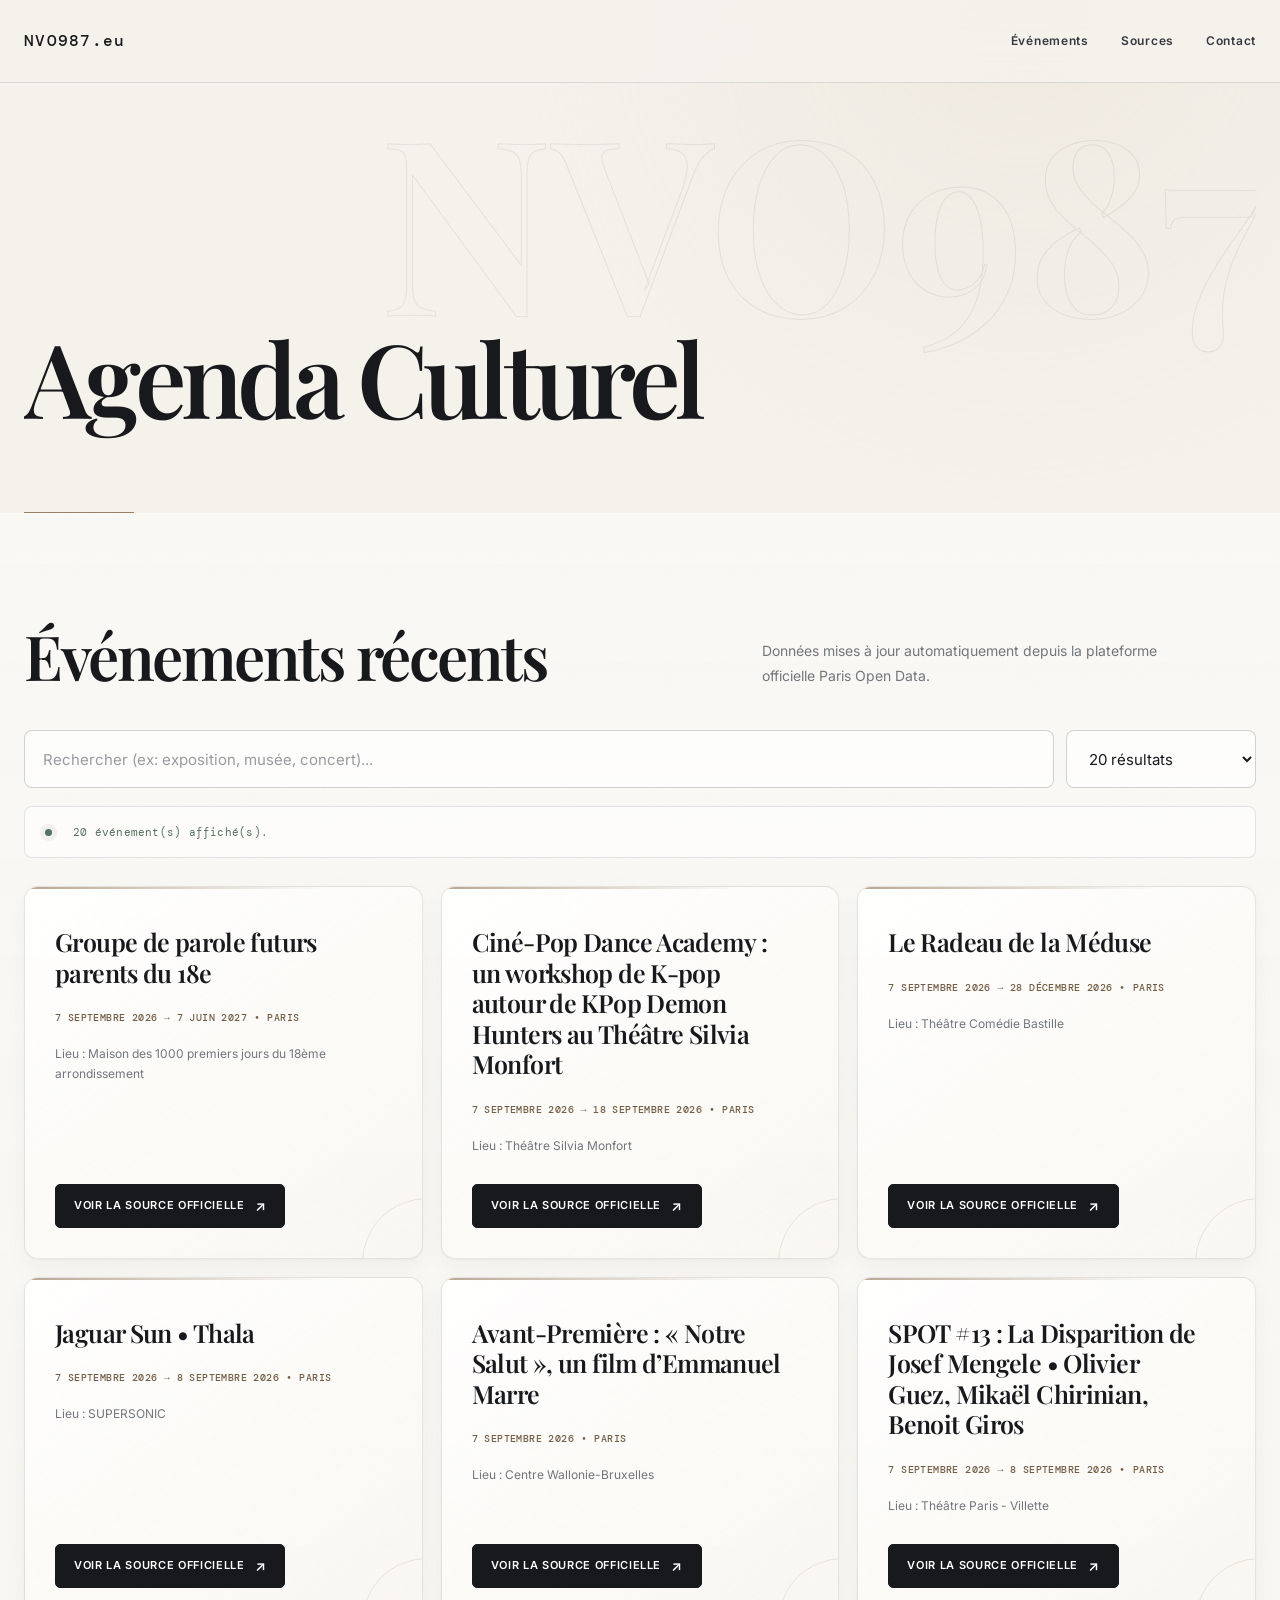
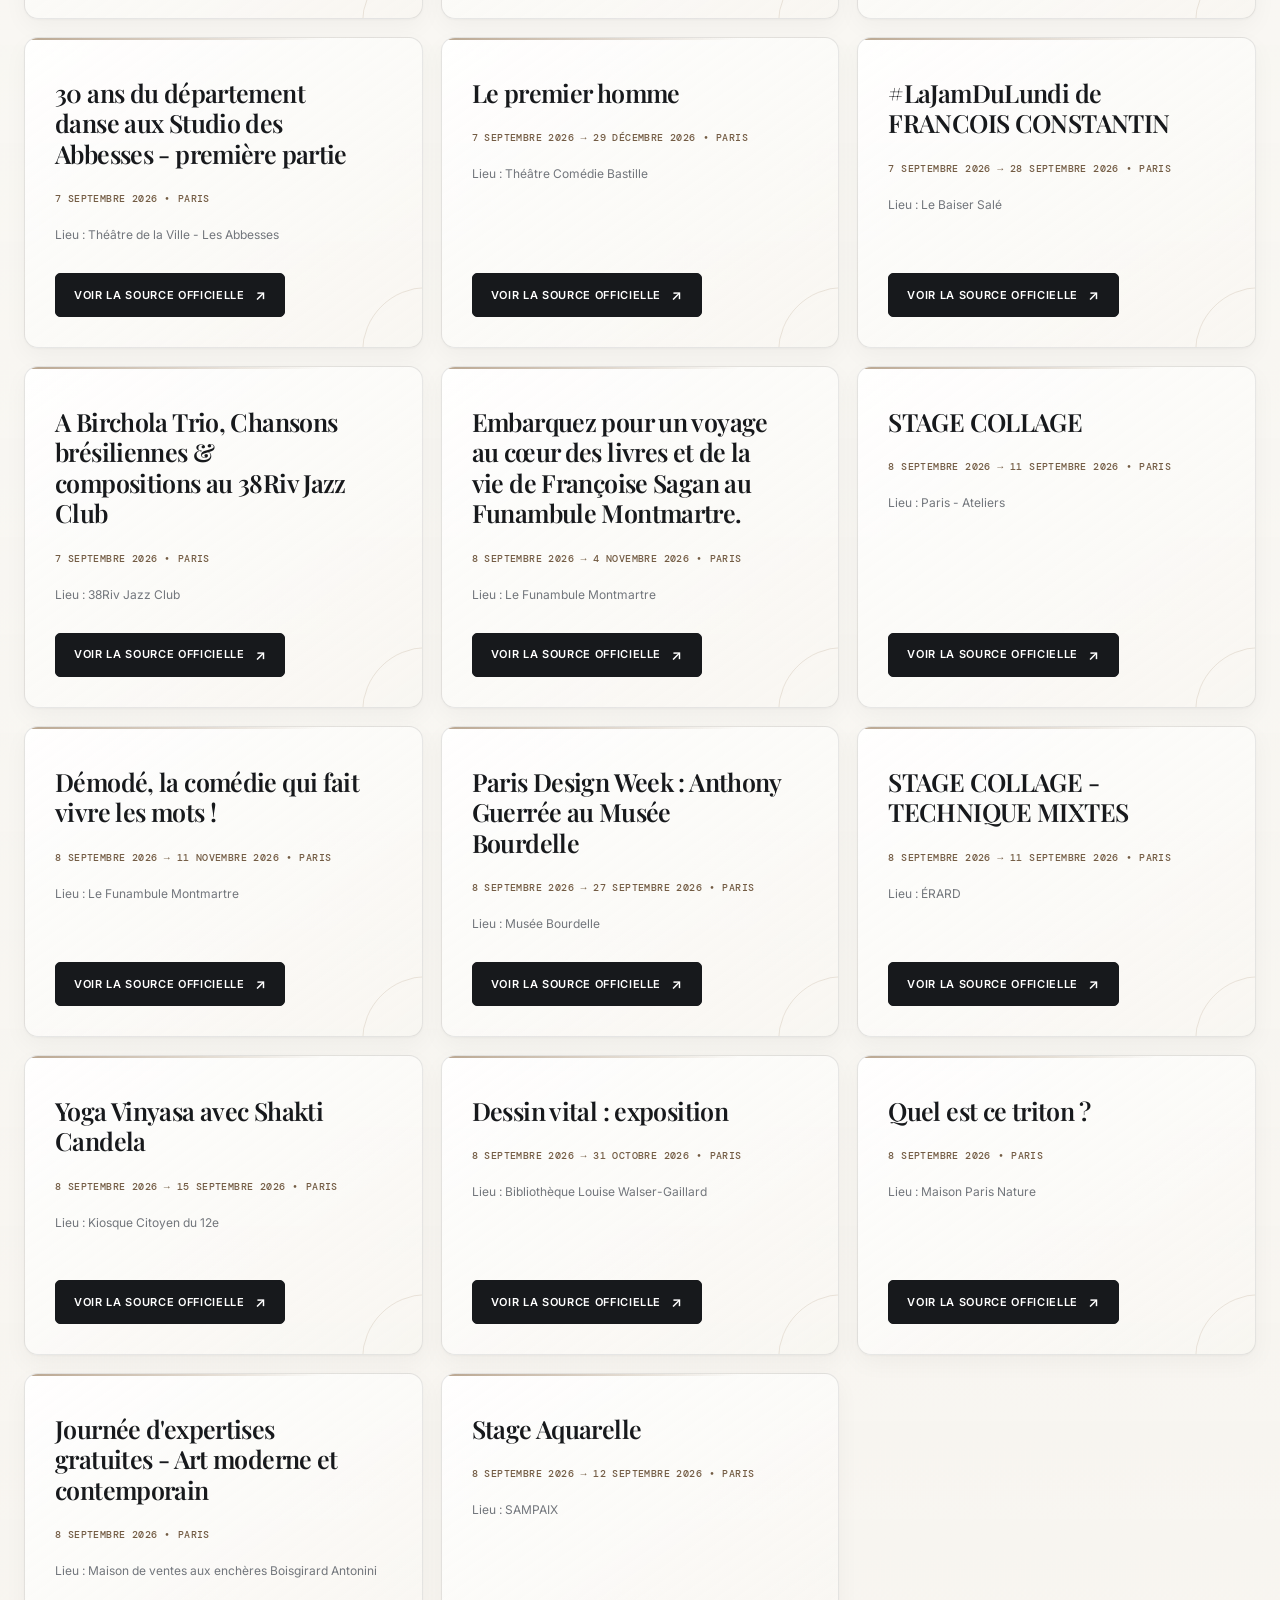
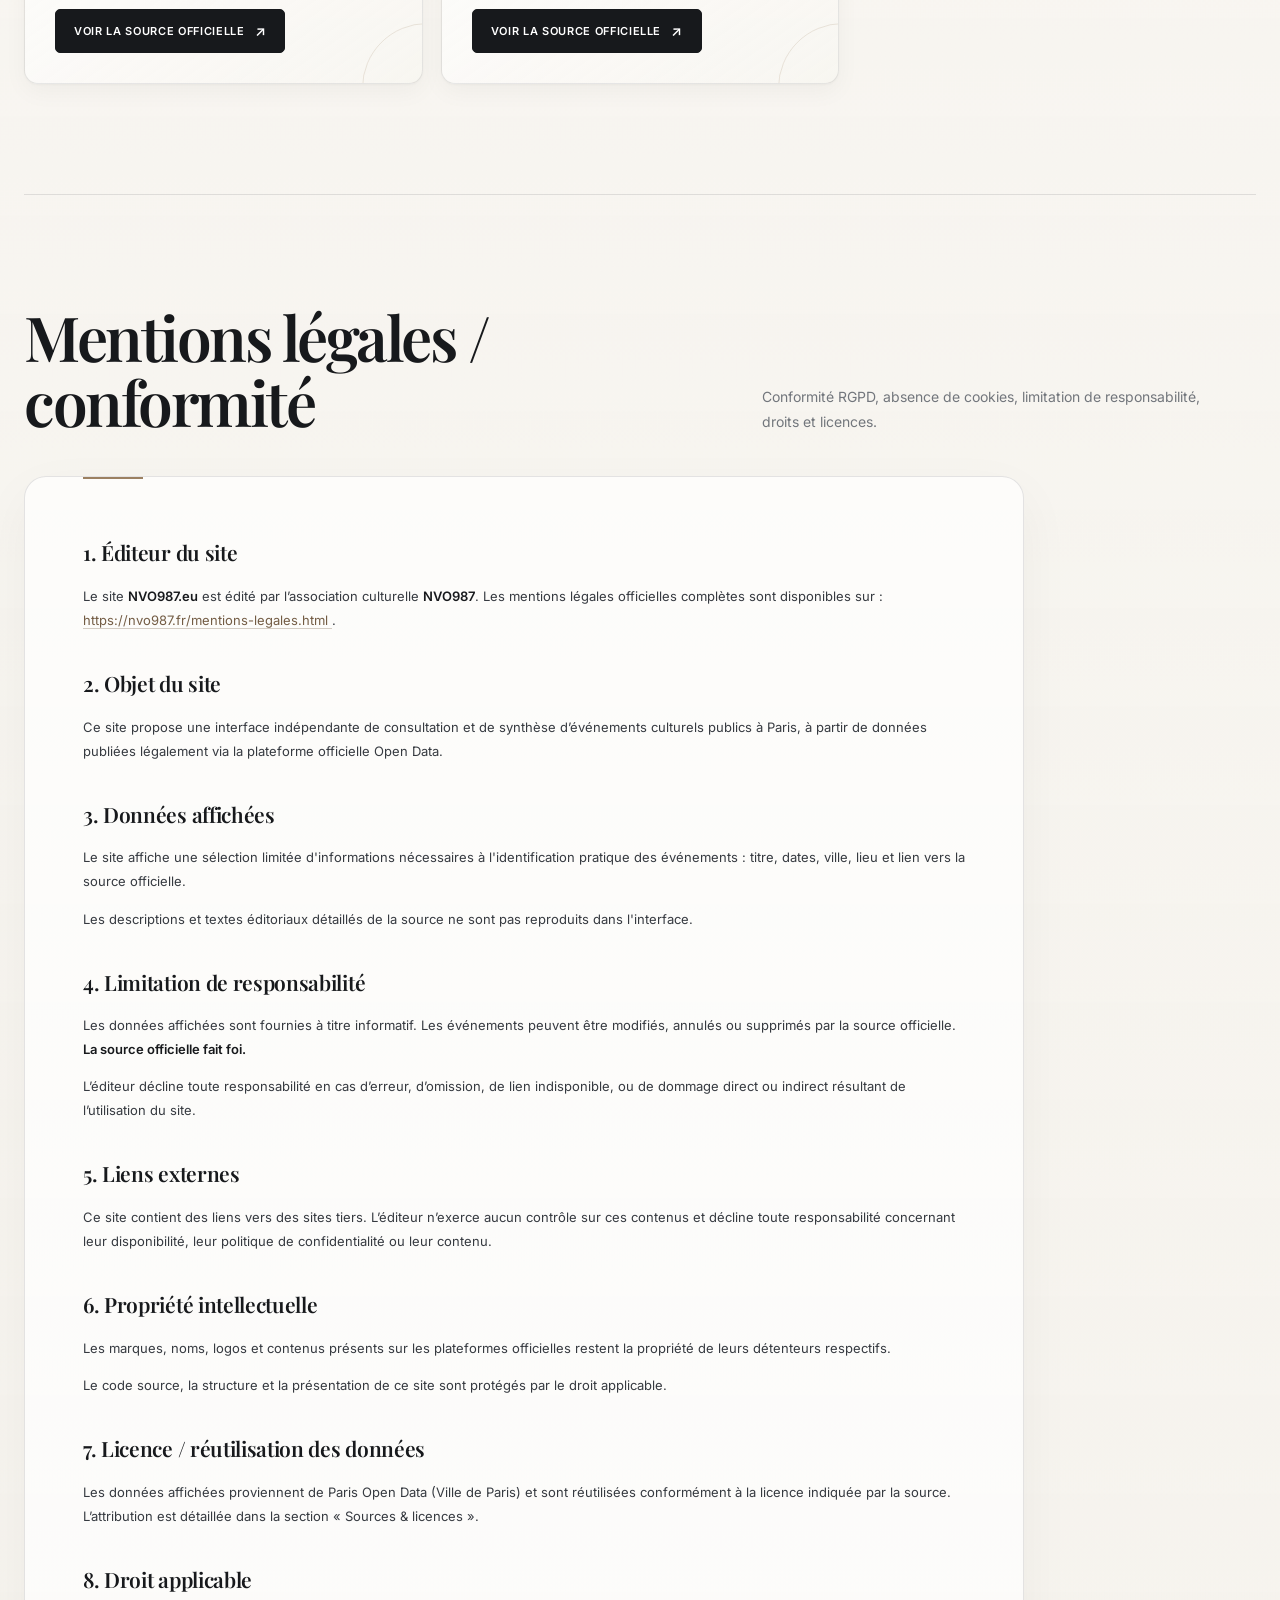
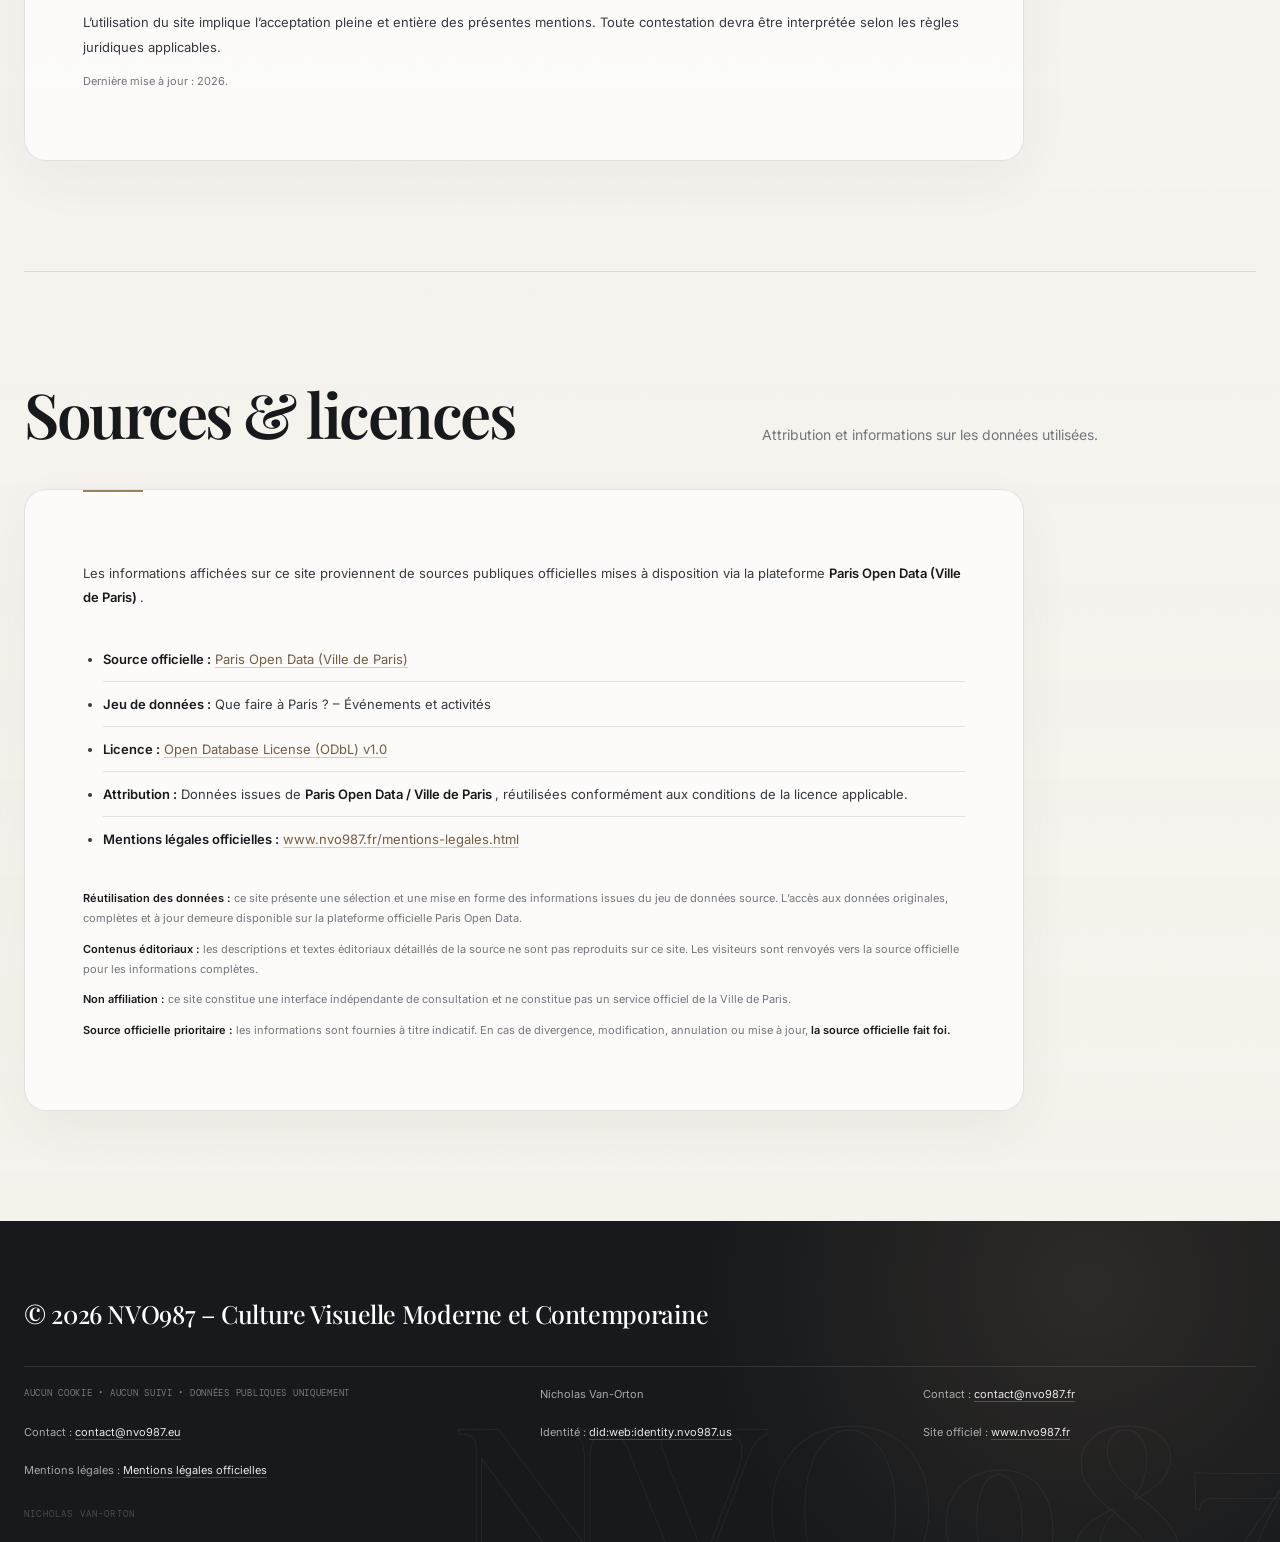
==== commit 71df7814: "Update print statement from 'Hello' to 'Goodbye'" ====
--- a/index.html
+++ b/index.html
@@ -6,7 +6,7 @@
   <meta http-equiv="x-ua-compatible" content="ie=edge">
   <meta name="viewport" content="width=device-width, initial-scale=1.0">
 
-  <title>NVO987 | Agenda Culturel</title>
+  <title>NVO987 - Culture Visuelle Moderne et Contemporaine | Agenda Culturel | Nicholas Van - Orton</title>
 
   <!-- SEO -->
   <meta name="description" content="NVO987 is a multidisciplinary artistic and cultural initiative exploring the intersections of visual culture and art history.NVO987.eu – Agenda culturel à Paris basé sur des données publiques officielles (Paris Open Data / Ville de Paris). Aucun cookie, aucun tracking, aucune collecte de données personnelles.">
@@ -1390,77 +1390,6 @@
     }
   </style>
 
-  <!-- STRUCTURED DATA -->
-  <script type="application/ld+json">
-  {
-    "@context": "https://schema.org",
-    "@type": "Organization",
-    "@id": "https://nvo987.fr/#organization",
-    "name": "NVO987 – Culture Visuelle Moderne et Contemporaine",
-    "url": "https://nvo987.fr/",
-    "sameAs": [
-      "https://www.wikidata.org/wiki/Q141086020",
-      "https://www.openstreetmap.org/node/1409757849"
-    ],
-    "address": {
-      "@type": "PostalAddress",
-      "streetAddress": "44 Rue Pasquier",
-      "postalCode": "75008",
-      "addressLocality": "Paris",
-      "addressCountry": "FR"
-    },
-    "geo": {
-      "@type": "GeoCoordinates",
-      "latitude": 48.8748353,
-      "longitude": 2.3240104
-    }
-  }
-  </script>
-
-  <script type="application/ld+json">
-  {
-    "@context": "https://schema.org",
-    "@graph": [
-      {
-        "@type": "Person",
-        "@id": "https://nvo987.us/#person",
-        "name": "Nicholas Van-Orton",
-        "jobTitle": "Independent researcher, founder of NVO987 Association",
-        "url": "https://nvo987.us",
-        "memberOf": {
-          "@id": "https://nvo987.fr/#organization"
-        },
-        "identifier": {
-          "@type": "PropertyValue",
-          "propertyID": "DID Document",
-          "value": "https://identity.nvo987.us/.well-known/did.json"
-        }
-      },
-      {
-        "@type": "Organization",
-        "@id": "https://nvo987.fr/#organization",
-        "name": "NVO987 – Culture Visuelle Moderne et Contemporaine",
-        "alternateName": [
-          "NVO987 Association",
-          "NVO987 – Culture Visuelle Moderne et Contemporaine"
-        ],
-        "url": "https://nvo987.fr",
-        "foundingDate": "2026",
-        "address": {
-          "@type": "PostalAddress",
-          "streetAddress": "44 Rue Pasquier",
-          "postalCode": "75008",
-          "addressLocality": "Paris",
-          "addressCountry": "FR"
-        },
-        "founder": {
-          "@id": "https://nvo987.us/#person"
-        }
-      }
-    ]
-  }
-  </script>
-
 </head>
 
 <body>
@@ -1472,15 +1401,10 @@
 
         <div class="brand">
           <span class="brand-name">NVO987.eu</span>
-          <span class="brand-tag">Agenda Culturel</span>
         </div>
 
         <nav class="nav">
           <a href="#events">Événements</a>
-
-          <a href="https://nvo987.fr/mentions-legales.html">
-            Mentions légales
-          </a>
 
           <a href="#sources">
             Sources
@@ -1862,59 +1786,6 @@
 
       </section>
 
-
-      <!-- CONTACT -->
-      <section id="contact" class="section">
-
-        <div class="section-header">
-
-          <h2>
-            Contact
-          </h2>
-
-          <p>
-            Contact officiel et identité DID.
-          </p>
-
-        </div>
-
-
-        <div class="sources-card">
-
-          <p>
-            Email officiel :
-
-            <a href="mailto:contact@nvo987.fr">
-              contact@nvo987.fr
-            </a>
-          </p>
-
-
-          <p>
-            Email européen :
-
-            <a href="mailto:contact@nvo987.eu">
-              contact@nvo987.eu
-            </a>
-          </p>
-
-
-          <p>
-            Identité DID :
-
-            <a
-              href="https://identity.nvo987.us"
-              target="_blank"
-              rel="noopener noreferrer"
-            >
-              did:web:identity.nvo987.us
-            </a>
-          </p>
-
-        </div>
-
-      </section>
-
     </div>
 
   </main>
@@ -1952,7 +1823,7 @@
 
 
       <p>
-        Contact européen :
+        Contact :
 
         <a href="mailto:contact@nvo987.eu">
           contact@nvo987.eu
@@ -2570,4 +2441,4 @@
   </script>
 
 </body>
-    </html>
+</html>
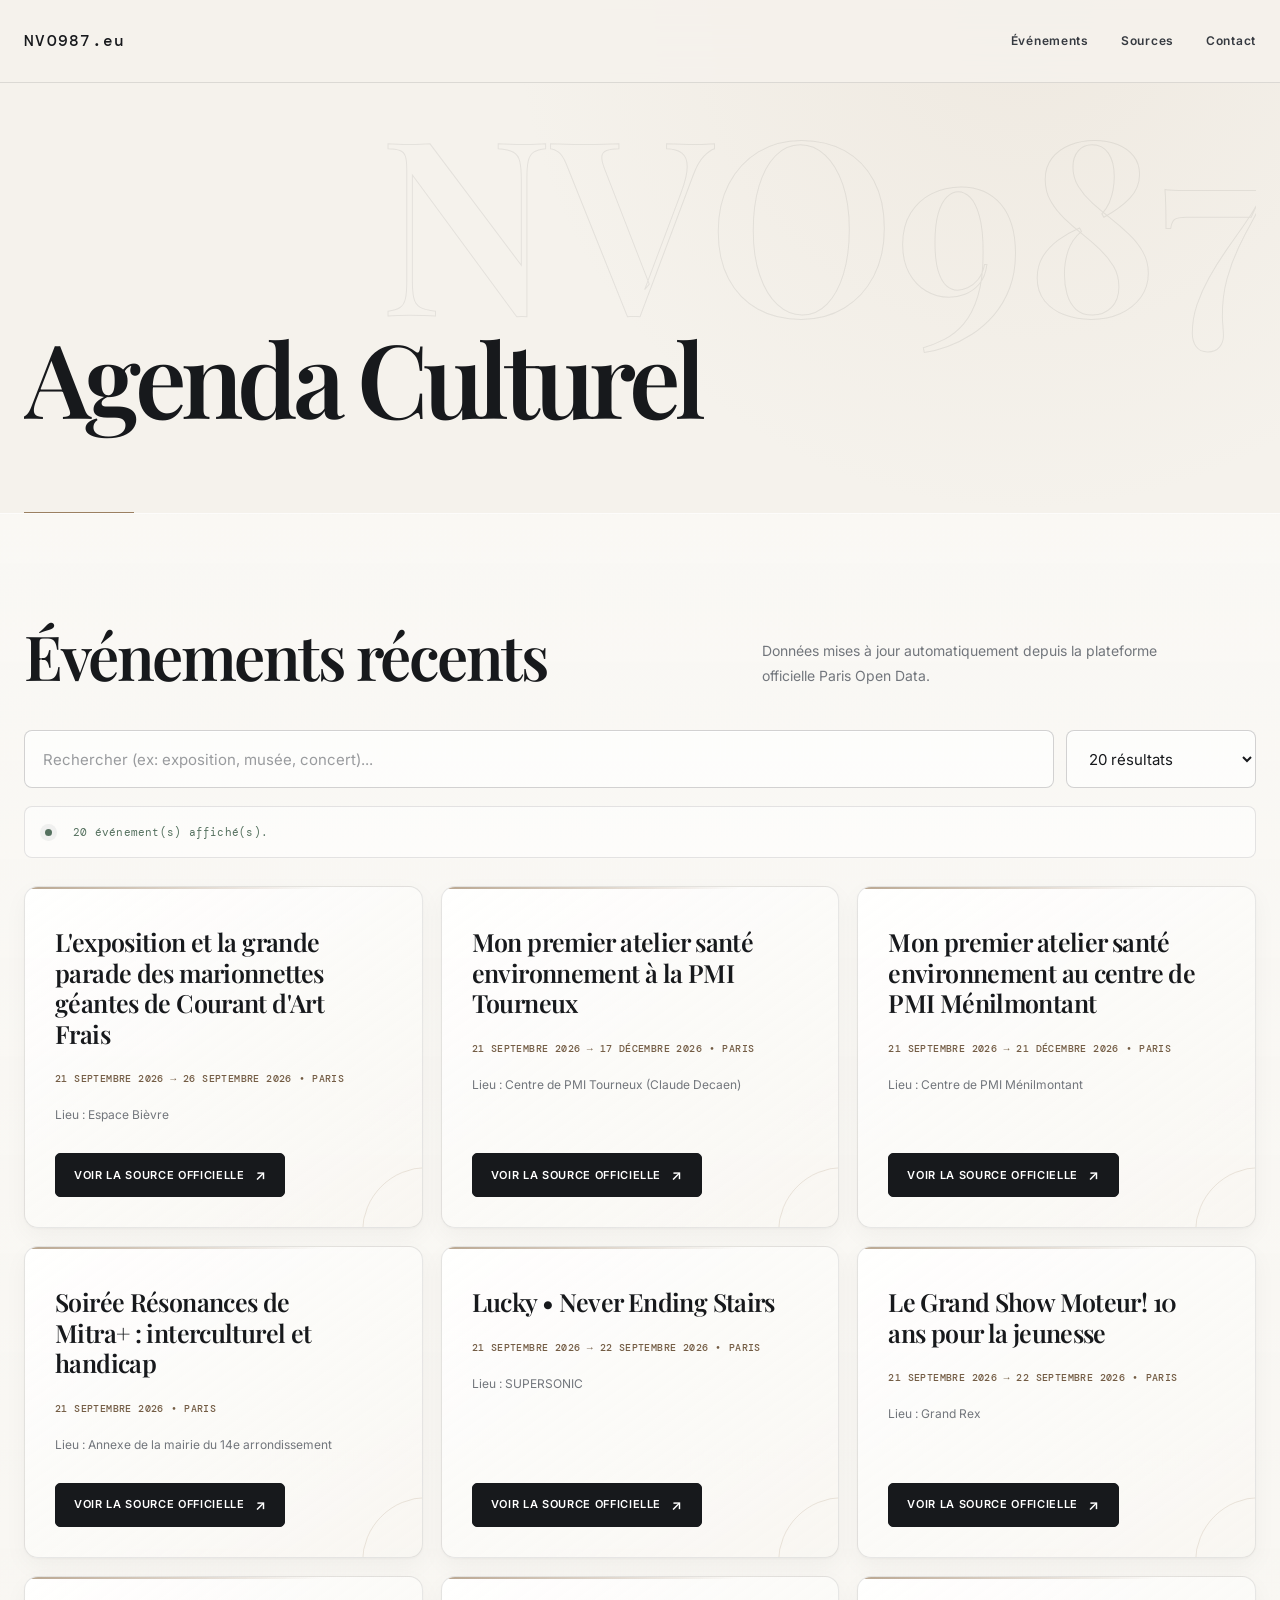
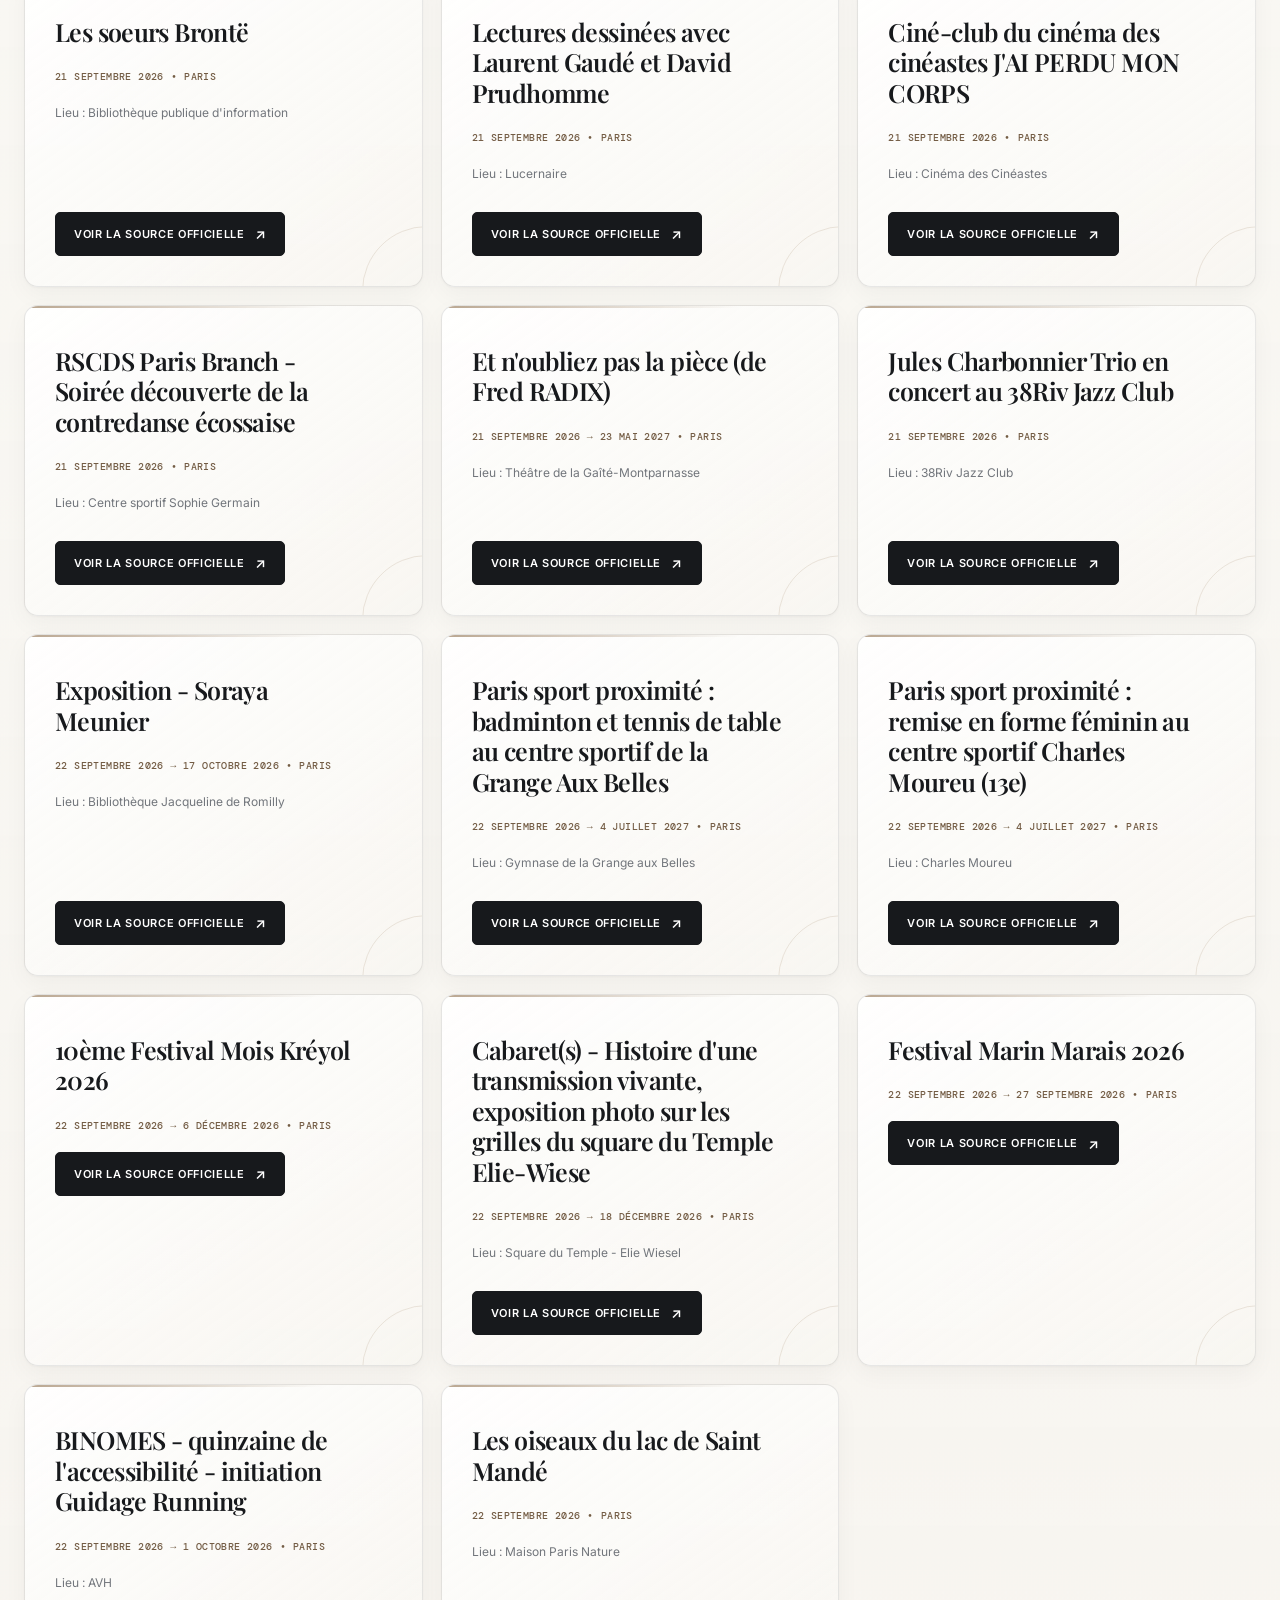
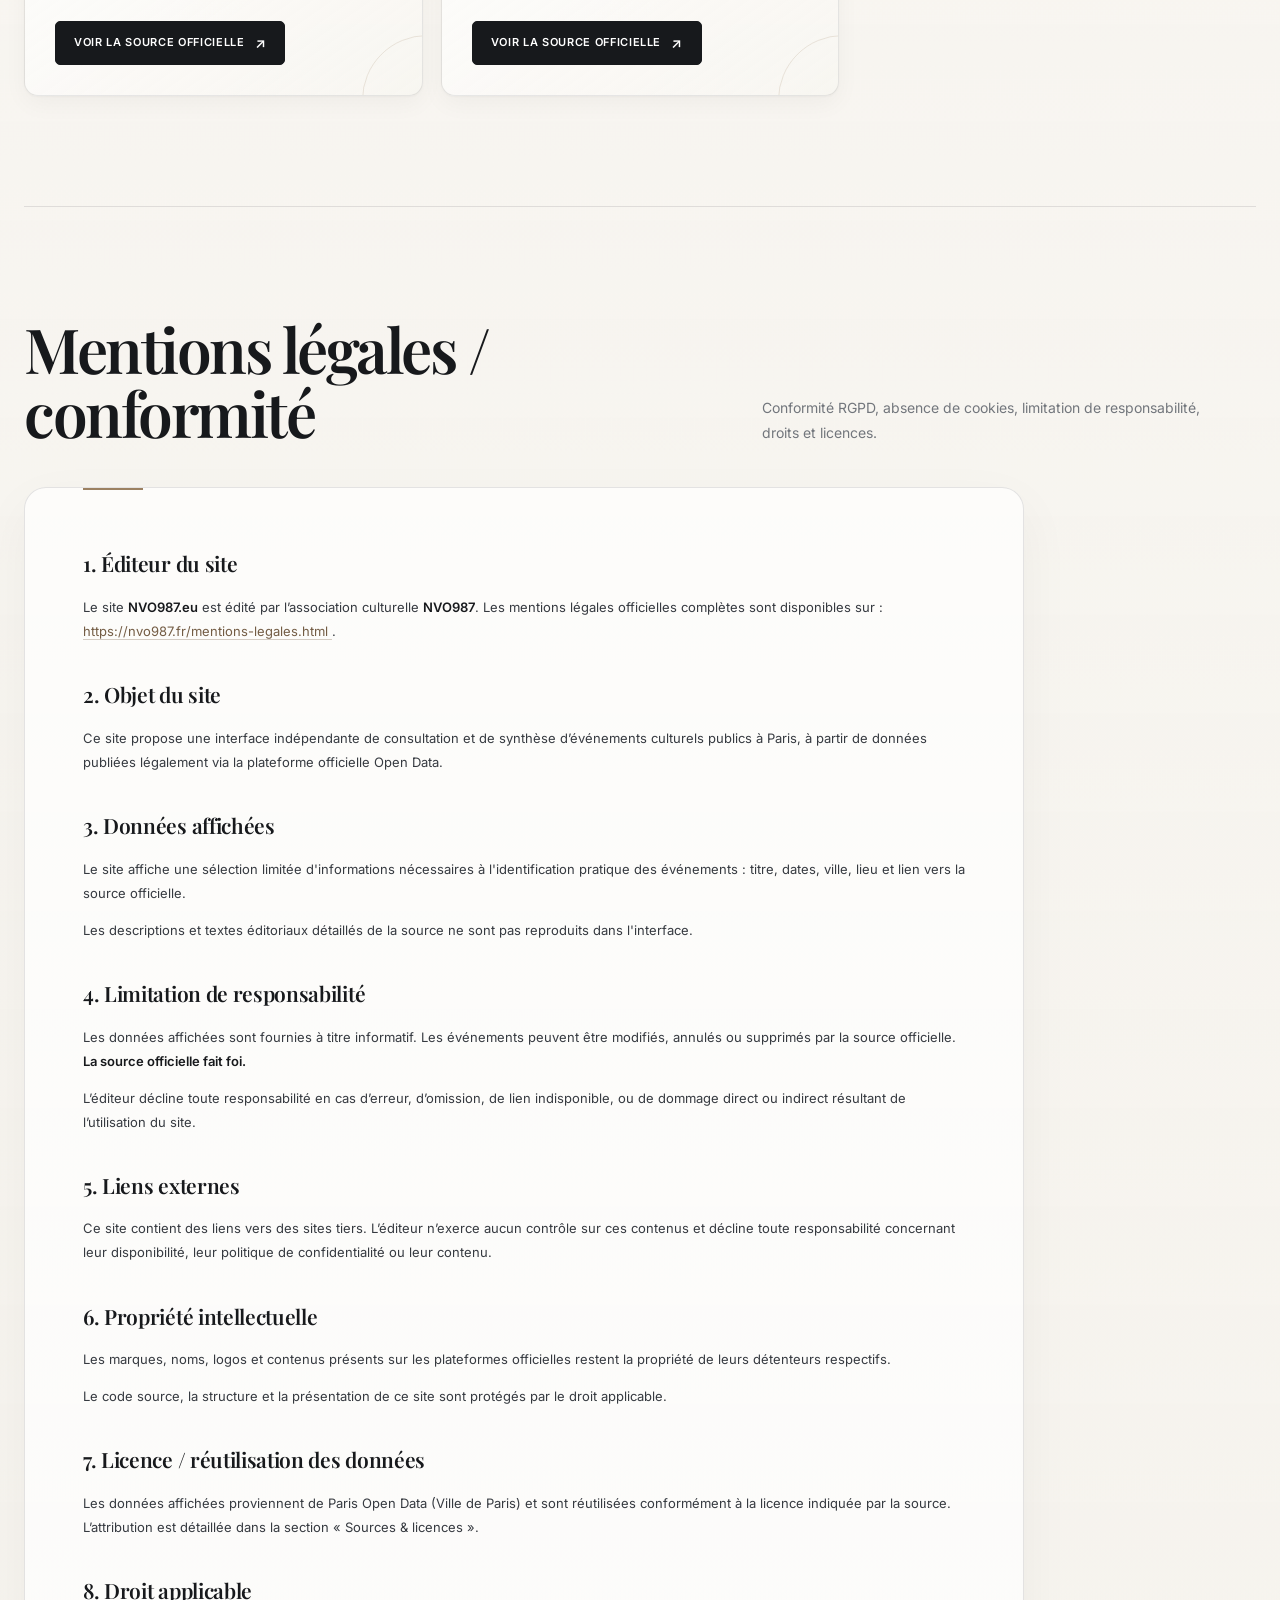
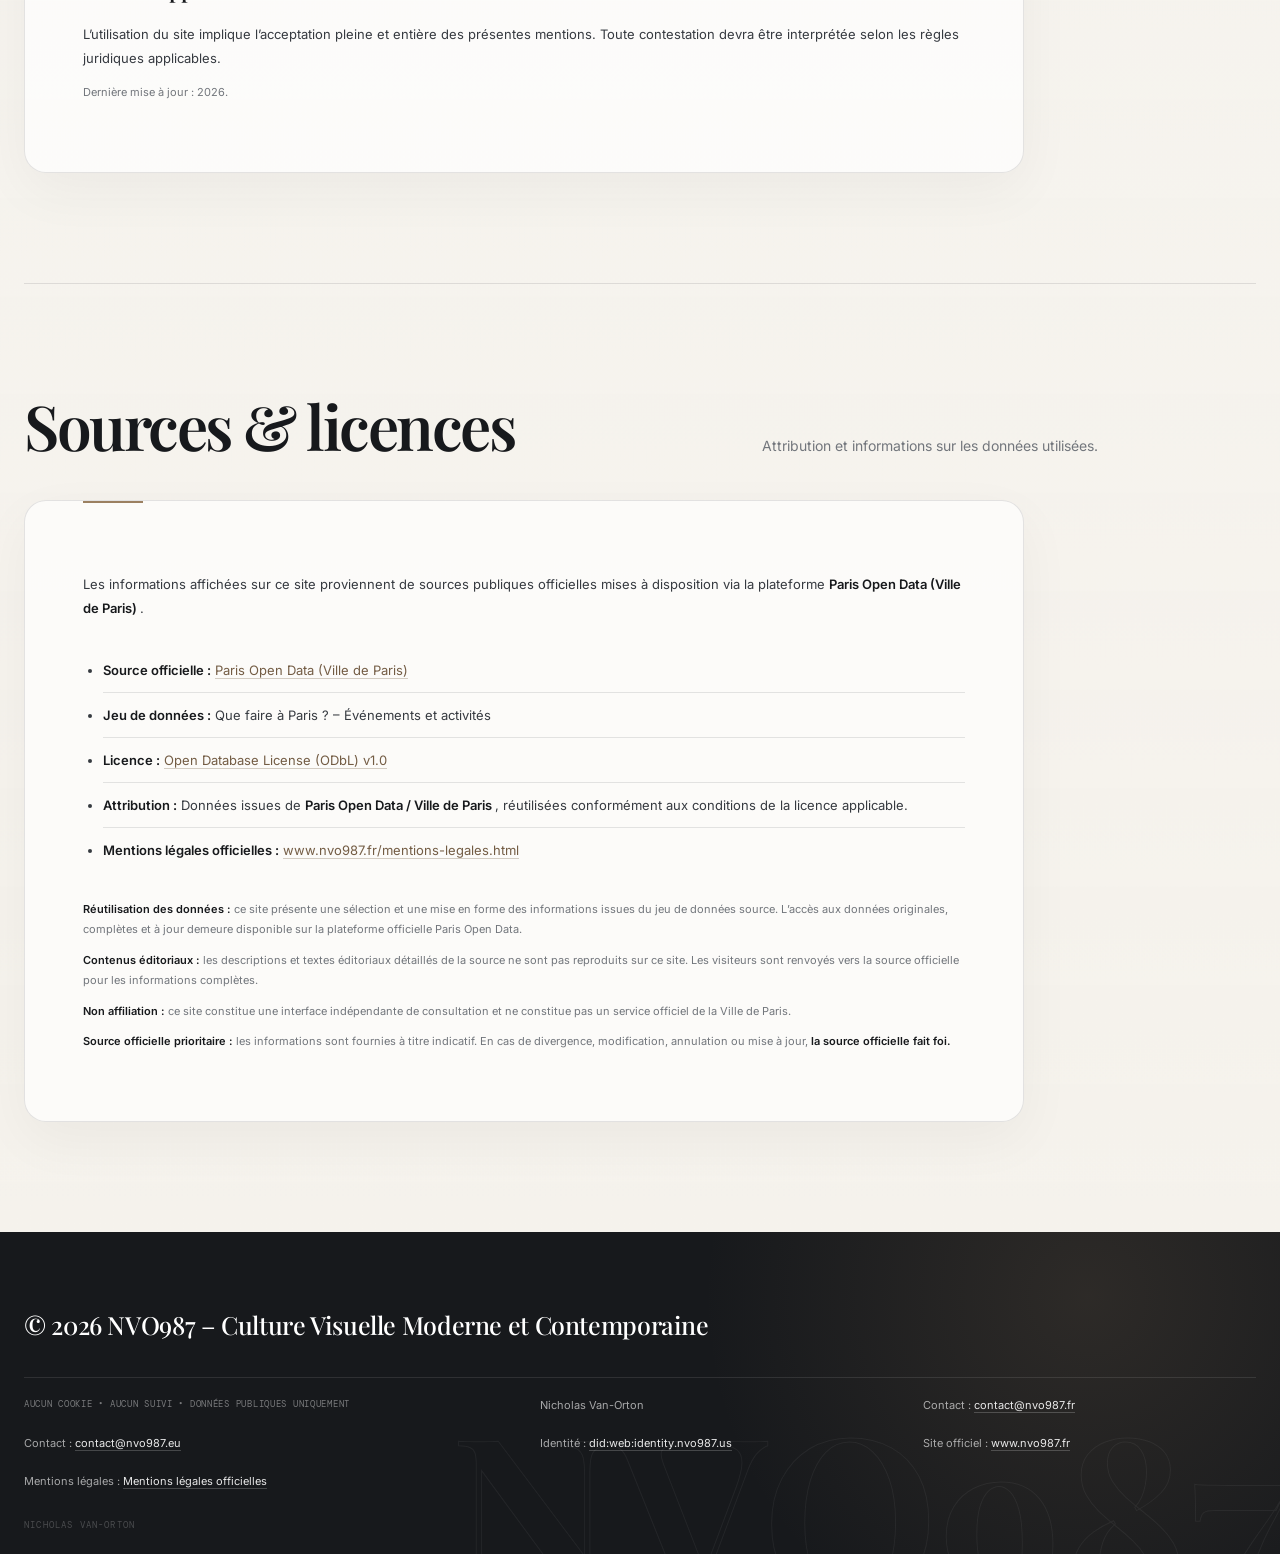
==== commit d82bd24e: "Update print statement from 'Hello' to 'Goodbye'" ====
--- a/index.html
+++ b/index.html
@@ -78,6 +78,879 @@
     href="https://fonts.googleapis.com/css2?family=DM+Mono:wght@400;500&family=Inter:wght@400;500;600;700&family=Playfair+Display:wght@500;600;700&display=swap"
     rel="stylesheet"
   >
+  <script type="application/ld+json">
+{
+  "@context": "https://schema.org",
+  "@type": "JobPosting",
+  "title": "Pédagogue bénévole",
+  "description": "Nous recherchons un pédagogue bénévole à Paris. La personne recherchée doit posséder une formation dans le domaine de la pédagogie, un diplôme de niveau bachelor en pédagogie, une expérience professionnelle d’au moins 24 mois auprès d’enfants et d’excellentes compétences en communication. Il s’agit d’une activité bénévole non rémunérée. La rémunération est de 0 EUR.",
+  "datePosted": "2026-09-16",
+  "validThrough": "2029-09-16T23:59:59+02:00",
+  "employmentType": "VOLUNTEER",
+  "hiringOrganization": {
+    "@type": "Organization",
+    "name": "NVO987 – Culture Visuelle Moderne et Contemporaine"
+  },
+  "jobLocation": {
+    "@type": "Place",
+    "address": {
+      "@type": "PostalAddress",
+      "addressLocality": "Paris",
+      "addressCountry": "FR"
+    }
+  },
+  "baseSalary": {
+    "@type": "MonetaryAmount",
+    "currency": "EUR",
+    "value": {
+      "@type": "QuantitativeValue",
+      "value": 0,
+      "unitText": "YEAR"
+    }
+  },
+  "educationRequirements": {
+    "@type": "EducationalOccupationalCredential",
+    "credentialCategory": "bachelor degree"
+  },
+  "experienceRequirements": {
+    "@type": "OccupationalExperienceRequirements",
+    "monthsOfExperience": 24
+  },
+  "skills": "Excellentes compétences en communication.",
+  "url": "https://benevoles.nvo987.fr/"
+}
+  </script>
+  <script type="application/ld+json">
+{
+  "@context": "https://schema.org",
+  "@graph": [
+    {
+      "@type": "ProfilePage",
+      "@id": "https://nvo987.us/about.html#profilepage",
+      "url": "https://nvo987.us/about.html",
+      "mainEntity": {
+        "@id": "https://nvo987.us/#person"
+      }
+    },
+    {
+      "@type": "Person",
+      "@id": "https://nvo987.us/#person",
+      "name": "Nicholas Van-Orton",
+      "image": "https://nvo987.us/images/nicholas-van-orton.jpg",
+      "jobTitle": "Independent researcher, founder of NVO987 Association",
+      "url": "https://nvo987.us",
+      "sameAs": [
+        "https://nvo987.us",
+        "https://www.nvo987.us",
+        "https://art.nvo987.us",
+        "https://bluesky.nvo987.us",
+        "https://video.nvo987.us",
+        "https://sha256.nvo987.us",
+        "https://sha3.nvo987.us",
+        "https://person.nvo987.us",
+        "https://rss.nvo987.us",
+        "https://ipfs.nvo987.us",
+        "https://software.nvo987.us",
+        "https://archive.nvo987.us",
+        "https://identity.nvo987.us",
+        "https://sha512.nvo987.us",
+        "https://sha.nvo987.us",
+        "https://orcid.nvo987.us",
+        "https://json.nvo987.us",
+        "https://uuid.nvo987.us",
+        "https://sha1.nvo987.us",
+        "https://blake.nvo987.us",
+        "https://keccak.nvo987.us",
+        "https://favicon.nvo987.us",
+        "https://qr.nvo987.us",
+        "https://childcolor.eu",
+        "https://delaunaycolor.us",
+        "https://didweb3.org",
+        "https://nvo987.ai.in",
+        "https://did.ai.in",
+        "https://kellycode.us",
+        "https://identity.ai.in",
+        "https://web3.internet.in",
+        "https://nvo987.in",
+        "https://delaunaybook.us"
+      ],
+      "brand": {
+        "@type": "Brand",
+        "name": "NVO987",
+        "description": "NVO987 is a multidisciplinary artistic and cultural initiative exploring the intersections of visual culture and art history."
+      },
+      "memberOf": {
+        "@id": "https://nvo987.fr/#organization"
+      },
+      "affiliation": [
+        {
+          "@id": "https://nvo987.fr/#organization"
+        },
+        {
+          "@id": "https://delaunaybook.eu/#organization"
+        },
+        {
+       "@id": "https://nexarium.us/#organization"
+        },
+        {
+       "@id": "https://startup-layer.nvo987.us/#organization"
+        },
+        {
+          "@id": "https://books.nvo987.us/#bookstore"
+        }
+      ],
+      "identifier": [
+        {
+          "@type": "PropertyValue",
+          "propertyID": "ORCID",
+          "value": "https://orcid.org/0009-0007-4628-1871"
+        },
+        {
+          "@type": "PropertyValue",
+          "propertyID": "ISNI",
+          "value": "0000000529640885"
+        }
+      ],
+      "subjectOf": [
+        {
+          "@id": "https://doi.org/10.17613/QS22F-VA721"
+        },
+        {
+          "@id": "https://doi.org/10.17613/XT6VK-HJV23"
+        },
+        {
+          "@id": "https://doi.org/10.17605/OSF.IO/TRFKG"
+        },
+        {
+          "@id": "https://doi.org/10.5281/ZENODO.22347668"
+        },
+        {
+        "@id": "https://doi.org/10.17613/gyqwq-x7631"
+        },
+        {
+          "@id": "https://doi.org/10.5281/ZENODO.22204421"
+        },
+        {
+          "@id": "https://doi.org/10.17605/OSF.IO/AVZC9"
+        },
+        {
+        "@id": "https://doi.org/10.17613/b061h-1a275"
+        },
+        {
+          "@id": "https://doi.org/10.5281/ZENODO.22029825"
+        },
+        {
+          "@id": "https://doi.org/10.17605/OSF.IO/WZB5A"
+        },
+        {
+          "@id": "https://doi.org/10.17613/802RD-BJR69"
+        },
+        {
+          "@id": "https://doi.org/10.17613/Q8WEV-1CV44"
+        },
+        {
+          "@id": "https://doi.org/10.17613/zarwd-m2r73"
+        },
+        {
+          "@id": "https://doi.org/10.17613/y22fc-g0f98"
+        },
+        {
+          "@id": "https://doi.org/10.17605/OSF.IO/9JVPd"
+        },
+        {
+          "@id": "https://doi.org/10.17605/OSF.IO/CDEKP"
+        },
+        {
+          "@id": "https://doi.org/10.2139/ssrn.6131506"
+        }
+      ]
+    },
+    {
+      "@type": "Organization",
+      "@id": "https://nvo987.fr/#organization",
+      "name": "NVO987 – Culture Visuelle Moderne et Contemporaine",
+      "alternateName": [
+        "NVO987 Association",
+        "NVO987 – Culture Visuelle Moderne et Contemporaine"
+      ],
+      "url": "https://nvo987.fr",
+      "image": {
+        "@id": "https://nvo987.fr/images/logo.jpg#image"
+      },
+      "description": "NVO987 – Modern and Contemporary Visual Culture is a cultural and research association founded in France by Nicholas Van-Orton. It is dedicated to the study of modern and contemporary visual culture, artistic practices, cultural studies, and the relationships between creation, research, and society.\n\nThe association develops interdisciplinary research at the intersection of art history, cultural studies, the sciences of perception, the analysis of visual media, and contemporary digital technologies. Particular attention is paid to color, visual perception, image generation systems, and the interactions between contemporary art and artificial intelligence.\n\nIts activities include research, documentation, archiving, data structuring, publication, and the dissemination of knowledge through conferences, professional meetings, workshops, exhibitions, screenings, residencies, educational programs, and other forms of cultural mediation.\n\nThe association promotes collaborations between artists, researchers, cultural institutions, educational actors, and audiences interested in contemporary transformations of the image, media, and digital culture.",
+      "email": "contact@nvo987.fr",
+      "telephone": "+36702674440",
+      "contactPoint": {
+        "@type": "ContactPoint",
+        "email": "contact@nvo987.fr",
+        "telephone": "+36702674440"
+      },
+      "identifier": [
+        {
+          "@type": "PropertyValue",
+          "propertyID": "ISNI",
+          "value": "0000000530813464"
+        },
+        {
+          "@type": "PropertyValue",
+          "propertyID": "SIREN",
+          "value": "102148160"
+        },
+        {
+          "@type": "PropertyValue",
+          "propertyID": "SIRET",
+          "value": "10214816000017"
+        },
+        {
+          "@type": "PropertyValue",
+          "propertyID": "ISSN",
+          "value": "3131-3744"
+        },
+        {
+          "@type": "PropertyValue",
+          "propertyID": "ISSN",
+          "value": "3131-3272"
+        },
+        {
+          "@type": "PropertyValue",
+          "propertyID": "ISSN",
+          "value": "3131-3213"
+        }
+      ],
+      "sameAs": [
+        "https://nvo987.substack.com/",
+        "https://musees.nvo987.eu/",
+        "https://nvo987.eu/",
+         "https://civilisation-layer.nvo987.fr/",
+        "https://institution-layer.nvo987.fr/",
+        "https://litterature-fr.nvo987.eu/",
+        "https://peintres-fr.nvo987.eu/", 
+        "https://unesco-fr.nvo987.eu/",
+        "https://mcp.nvo987.fr/", 
+        "https://www.openstreetmap.org/node/1409757849"
+      ],
+      "foundingDate": "2026",
+      "address": {
+        "@type": "PostalAddress",
+        "streetAddress": "44 Rue Pasquier",
+        "postalCode": "75008",
+        "addressLocality": "Paris",
+        "addressCountry": "FR"
+      },
+      "location": {
+        "@type": "Place",
+        "geo": {
+          "@type": "GeoCoordinates",
+          "latitude": 48.8748353,
+          "longitude": 2.3240104
+        }
+      },
+      "founder": {
+        "@id": "https://nvo987.us/#person"
+      }
+    },
+    {
+  "@type": "Organization",
+  "@id": "https://delaunaybook.eu/#organization",
+  "name": "Delaunay Book – Independent Publisher",
+  "alternateName": [
+    "Delaunay Book",
+    "Independent Publisher"
+  ],
+  "url": "https://delaunaybook.eu/",
+  "image": {
+    "@id": "https://delaunaybook.eu/images/independent.jpg#image"
+  },
+  "logo": {
+    "@id": "https://delaunaybook.eu/images/logo.jpg#image"
+  },
+  "description": "Independent publishing initiative associated with Nicholas Van-Orton, focused on research-based books, scholarly publications, art history, visual culture, and interdisciplinary cultural research.",
+  "email": "contact@delaunaybook.eu",
+  "telephone": "+36702674440",
+  "contactPoint": {
+    "@type": "ContactPoint",
+    "email": "contact@delaunaybook.eu",
+    "telephone": "+36702674440"
+  },
+  "foundingDate": "2026",
+  "founder": {
+    "@id": "https://nvo987.us/#person"
+  },
+  "member": {
+    "@id": "https://nvo987.us/#person"
+  }
+},
+  {
+  "@type": "Organization",
+  "@id": "https://nexarium.us/#organization",
+  "name": "NEXARIUM – Open Decentralized Web Infrastructure",
+  "alternateName": "NEXARIUM",
+  "url": "https://nexarium.us",
+  "image": "https://www.nexarium.us/images/nexarium.jpg",
+  "logo": "https://www.nexarium.us/images/nexarium.jpg",
+  "description": "NEXARIUM is an open and decentralized web infrastructure for the structured management and long-term preservation of knowledge, scientific and cultural content, and digital heritage. Its infrastructure is built on digital identity, semantic knowledge systems, decentralized publishing, interoperability, and digital preservation. Its goal is to provide a durable, interconnected, and open digital environment in which information remains accessible and interpretable over the long term.",
+  "email": "contact@nexarium.us",
+  "telephone": "+36702674440",
+  "contactPoint": {
+    "@type": "ContactPoint",
+    "email": "contact@nexarium.us",
+    "telephone": "+36702674440"
+  },
+  "foundingDate": "2026",
+  "founder": {
+    "@id": "https://nvo987.us/#person"
+  },
+  "member": {
+    "@id": "https://nvo987.us/#person"
+  }
+},
+{
+      "@type": "BookStore",
+      "@id": "https://books.nvo987.us/#bookstore",
+      "name": "NVO987 - Bookstore",
+      "url": "https://books.nvo987.us/",
+      "description": "NVO987 Bookstore — a book platform presenting books and publications emerging from research, documentation, and cultural memory.",
+      "telephone": "+36702674440",
+      "image": {
+        "@id": "https://books.nvo987.us/images/bookstore.jpg#image"
+      },
+      "priceRange": "€",
+      "founder": {
+        "@id": "https://nvo987.us/#person"
+      },
+      "owner": {
+        "@id": "https://nvo987.us/#person"
+      }
+    },
+    {
+  "@type": "Organization",
+  "@id": "https://startup-layer.nvo987.us/#organization",
+  "name": "Nexarium Verify Mail - Startup ",
+  "url": "https://startup-layer.nvo987.us",
+  "description": "Nexarium Verify Mail — Email checking and validation software solution and service.",
+  "telephone": "+36702674440",
+  "logo": {
+    "@type": "ImageObject",
+    "@id": "https://startup-layer.nvo987.us/images/logo.jpg#image",
+    "url": "https://startup-layer.nvo987.us/images/logo.jpg",
+    "contentUrl": "https://startup-layer.nvo987.us/images/logo.jpg"
+  },
+  "image": {
+    "@id": "https://startup-layer.nvo987.us/images/logo.jpg#image"
+  },
+  "founder": {
+    "@id": "https://nvo987.us/#person"
+  },
+  "owner": {
+    "@id": "https://nvo987.us/#person"
+  }
+},
+{
+  "@type": "ImageObject",
+  "@id": "https://startup-layer.nvo987.us/images/logo.jpg#image",
+  "contentUrl": "https://startup-layer.nvo987.us/images/logo.jpg",
+  "url": "https://startup-layer.nvo987.us/images/logo.jpg",
+  "license": "https://nvo987.us/mentions-legales.html",
+  "acquireLicensePage": "https://nvo987.us/legal-information.html",
+  "creditText": "Nexarium Verify Mail",
+  "copyrightNotice": "Nexarium Verify Mail",
+  "creator": {
+    "@id": "https://startup-layer.nvo987.us/#organization"
+  }
+},
+{
+      "@type": "ImageObject",
+      "@id": "https://nvo987.fr/images/logo.jpg#image",
+      "contentUrl": "https://nvo987.fr/images/logo.jpg",
+      "url": "https://nvo987.fr/images/logo.jpg",
+      "license": "https://nvo987.fr/mentions-legales.html",
+      "acquireLicensePage": "https://nvo987.fr/mentions-legales.html",
+      "creditText": "NVO987 – Culture Visuelle Moderne et Contemporaine",
+      "creator": {
+        "@id": "https://nvo987.fr/#organization"
+      },
+      "copyrightNotice": "NVO987 – Culture Visuelle Moderne et Contemporaine"
+    },
+    {
+  "@type": "ImageObject",
+  "@id": "https://www.nexarium.us/images/nexarium.jpg#image",
+  "contentUrl": "https://www.nexarium.us/images/nexarium.jpg",
+  "url": "https://www.nexarium.us/images/nexarium.jpg",
+  "license": "https://nvo987.fr/mentions-legales.html",
+  "acquireLicensePage": "https://nvo987.fr/mentions-legales.html",
+  "creditText": "Nicholas Van-Orton",
+  "creator": {
+    "@id": "https://nvo987.us/#person"
+  },
+  "copyrightNotice": "Nicholas Van-Orton"
+},
+{
+      "@type": "ImageObject",
+      "@id": "https://books.nvo987.us/images/bookstore.jpg#image",
+      "contentUrl": "https://books.nvo987.us/images/bookstore.jpg",
+      "url": "https://books.nvo987.us/images/bookstore.jpg",
+      "creator": {
+        "@id": "https://nvo987.us/#person"
+      },
+      "copyrightNotice": "Nicholas Van-Orton",
+      "creditText": "Nicholas Van-Orton",
+      "license": "https://nvo987.us/legal-information.html",
+      "acquireLicensePage": "https://nvo987.us/legal-information.html"
+    },
+    {
+  "@type": "ImageObject",
+  "@id": "https://www.nexarium.us/images/logo.jpg#logo",
+  "contentUrl": "https://www.nexarium.us/images/logo.jpg",
+  "url": "https://www.nexarium.us/images/logo.jpg",
+  "license": "https://nvo987.fr/mentions-legales.html",
+  "acquireLicensePage": "https://nvo987.fr/mentions-legales.html",
+  "creditText": "Nicholas Van-Orton",
+  "creator": {
+    "@id": "https://nvo987.us/#person"
+  },
+  "copyrightNotice": "Nicholas Van-Orton"
+},
+{
+  "@type": "ImageObject",
+  "@id": "https://books.nvo987.us/images/logo.jpg#image",
+  "contentUrl": "https://books.nvo987.us/images/logo.jpg",
+  "url": "https://books.nvo987.us/images/logo.jpg",
+  "creator": {
+    "@id": "https://nvo987.us/#person"
+  },
+  "copyrightNotice": "Nicholas Van-Orton",
+  "creditText": "Nicholas Van-Orton",
+  "license": "https://nvo987.us/legal-information.html",
+  "acquireLicensePage": "https://nvo987.us/legal-information.html"
+},
+{
+  "@type": "ImageObject",
+  "@id": "https://delaunaybook.eu/images/independent.jpg#image",
+  "contentUrl": "https://delaunaybook.eu/images/independent.jpg",
+  "url": "https://delaunaybook.eu/images/independent.jpg",
+  "creator": {
+    "@id": "https://nvo987.us/#person"
+  },
+  "copyrightNotice": "Nicholas Van-Orton",
+  "creditText": "Nicholas Van-Orton",
+  "license": "https://nvo987.us/legal-information.html",
+  "acquireLicensePage": "https://nvo987.us/legal-information.html"
+},
+{
+  "@type": "ImageObject",
+  "@id": "https://delaunaybook.eu/images/logo.jpg#image",
+  "contentUrl": "https://delaunaybook.eu/images/logo.jpg",
+  "url": "https://delaunaybook.eu/images/logo.jpg",
+  "creator": {
+    "@id": "https://nvo987.us/#person"
+  },
+  "copyrightNotice": "Nicholas Van-Orton",
+  "creditText": "Nicholas Van-Orton",
+  "license": "https://nvo987.us/legal-information.html",
+  "acquireLicensePage": "https://nvo987.us/legal-information.html"
+},
+{
+      "@type": "Dataset",
+      "@id": "https://identity.nvo987.us/dataset/#dataset",
+      "name": "NVO987 Decentralized Identity Dataset",
+      "description": "A machine-readable identity, verification, and cryptographic dataset associated with Nicholas Van-Orton and NVO987.",
+      "url": "https://identity.nvo987.us/dataset/",
+      "identifier": [
+        "https://identity.nvo987.us/dataset/",
+        "did:web:identity.nvo987.us"
+      ],
+      "sameAs": [
+        "https://identity.nvo987.us/.well-known/did.json"
+      ],
+      "keywords": [
+        "Decentralized Identity",
+        "DID Document",
+        "W3C DID",
+        "Ed25519",
+        "Secp256k1",
+        "Cryptography",
+        "Nicholas Van-Orton",
+        "NVO987"
+      ],
+      "license": "https://creativecommons.org/licenses/by/4.0/",
+      "isAccessibleForFree": true,
+      "inLanguage": "en",
+      "creator": {
+        "@id": "https://nvo987.us/#person"
+      },
+      "publisher": {
+        "@id": "https://nvo987.fr/#organization"
+      },
+      "distribution": [
+        {
+          "@type": "DataDownload",
+          "name": "W3C DID Document (JSON)",
+          "encodingFormat": "application/json",
+          "contentUrl": "https://identity.nvo987.us/.well-known/did.json"
+        },
+        {
+          "@type": "DataDownload",
+          "name": "SHA-256 Hash Verification File",
+          "encodingFormat": "text/plain",
+          "contentUrl": "https://identity.nvo987.us/sha-256-did.txt"
+        },
+        {
+          "@type": "DataDownload",
+          "name": "Ed25519 Public Verification Key (PEM)",
+          "encodingFormat": "application/x-pem-file",
+          "contentUrl": "https://identity.nvo987.us/public-key.pem"
+        }
+      ]
+     }, 
+     {
+  "@type": "BreadcrumbList",
+      "@id": "https://nvo987.us/about.html#breadcrumb",
+      "itemListElement": [
+        {
+          "@type": "ListItem",
+          "position": 1,
+          "name": "Home",
+          "item": "https://nvo987.us"
+        },
+        {
+          "@type": "ListItem",
+          "position": 2,
+          "name": "About & Profile",
+          "item": "https://nvo987.us/about.html"
+        }
+      ]
+    },
+    {
+      "@type": "Person",
+      "@id": "https://nvo987.us/#person",
+      "name": "Nicholas Van-Orton",
+      "image": "https://nvo987.us/images/nicholas-van-orton.jpg",
+      "jobTitle": "Independent researcher, founder of NVO987 Association",
+      "url": "https://nvo987.us",
+      "sameAs": [
+        "https://nvo987.us",
+        "https://art.nvo987.us",
+        "https://video.nvo987.us",
+        "https://orcid.nvo987.us"
+      ],
+      "affiliation": [
+        { "@id": "https://nvo987.fr/#organization" }
+      ]
+    },
+    {
+  "@type": "DiscussionForumPosting",
+  "@id": "https://substack.com/chat/group/b39be242-03df-48cc-ad6a-7ebb6f49cdf1/post/b7fae6ec-6612-426f-b895-226897c0873c#discussion",
+  "mainEntityOfPage": "https://substack.com/chat/group/b39be242-03df-48cc-ad6a-7ebb6f49cdf1/post/b7fae6ec-6612-426f-b895-226897c0873c",
+  "headline": "Bienvenue dans le Chat NVO987",
+  "text": "Bienvenue dans le Chat NVO987. Cet espace a été créé pour les discussions liées à la communauté de l’association NVO987 – Culture Visuelle Moderne et Contemporaine. Ses thèmes comprennent la culture visuelle, l’art moderne et contemporain, l’histoire de l’art, la recherche, les livres, les publications, le patrimoine numérique et les projets culturels qui y sont liés. Les membres peuvent partager des questions, des idées, des références, des notes de recherche et des discussions liées à ces sujets. Le Chat NVO987 fait partie de NEXARIUM – Open Decentralized Web Infrastructure.",
+  "image": "https://nvo987.us/images/substack.jpg",
+  "url": "https://substack.com/chat/group/b39be242-03df-48cc-ad6a-7ebb6f49cdf1/post/b7fae6ec-6612-426f-b895-226897c0873c",
+  "author": {
+    "@type": "Person",
+    "@id": "https://nvo987.us/#person",
+    "name": "Nicholas Van-Orton",
+    "url": "https://nvo987.us/about.html",
+    "agentInteractionStatistic": {
+      "@type": "InteractionCounter",
+      "interactionType": "https://schema.org/WriteAction",
+      "userInteractionCount": 1
+    }
+  },
+  "datePublished": "2026-09-19T11:06:00+02:00",
+  "interactionStatistic": {
+    "@type": "InteractionCounter",
+    "interactionType": "https://schema.org/CommentAction",
+    "userInteractionCount": 0
+  },
+  "commentCount": 0,
+  "isPartOf": {
+    "@type": "WebPage",
+    "@id": "https://substack.com/chat/group/b39be242-03df-48cc-ad6a-7ebb6f49cdf1#webpage",
+    "url": "https://substack.com/chat/group/b39be242-03df-48cc-ad6a-7ebb6f49cdf1",
+    "name": "NVO987 Chat"
+  }
+},
+{
+      "@type": "ScholarlyArticle",
+      "@id": "https://doi.org/10.17613/QS22F-VA721",
+      "name": "Color as a Generative Principle in the Work of Sonia Delaunay - Art historical research – Research summary",
+      "headline": "Color as a Generative Principle in the Work of Sonia Delaunay - Art historical research – Research summary",
+      "image": "https://nvo987.us/images/nicholas-van-orton.jpg",
+      "url": "https://doi.org/10.17613/QS22F-VA721",
+      "author": {
+        "@id": "https://nvo987.us/#person"
+      },
+      "publisher": {
+        "@id": "https://delaunaybook.eu/#organization"
+      },
+      "keywords": [
+        "Color perception",
+        "Children",
+        "Learning environments",
+        "Pedagogical environments",
+        "Generative artificial intelligence",
+        "Visual environments",
+        "Color variables",
+        "Visual perception",
+        "Educational design",
+        "Generative image systems"
+      ]
+    },
+    {
+      "@type": "CreativeWork",
+      "@id": "https://doi.org/10.17613/XT6VK-HJV23",
+      "name": "NVO987 – Culture Visuelle Moderne et Contemporaine – Official Association Logo",
+      "headline": "NVO987 – Culture Visuelle Moderne et Contemporaine – Official Association Logo",
+      "image": "https://nvo987.us/images/nicholas-van-orton.jpg",
+      "url": "https://doi.org/10.17613/XT6VK-HJV23",
+      "creator": {
+        "@id": "https://nvo987.us/#person"
+      },
+      "publisher": {
+        "@id": "https://nvo987.fr/#organization"
+      }
+    },
+    {
+      "@type": "ScholarlyArticle",
+      "@id": "https://doi.org/10.17605/OSF.IO/TRFKG",
+      "name": "Civilizational Interpretive Ratio",
+      "headline": "Civilizational Interpretive Ratio",
+      "image": "https://nvo987.us/images/nicholas-van-orton.jpg",
+      "url": "https://doi.org/10.17605/OSF.IO/TRFKG",
+      "author": {
+        "@id": "https://nvo987.us/#person"
+      },
+      "publisher": {
+        "@id": "https://delaunaybook.eu/#organization"
+      }
+    },
+    {
+      "@type": "ScholarlyArticle",
+      "@id": "https://doi.org/10.5281/ZENODO.22347668",
+      "name": "Color as a Generative Principle in the Work of Sonia Delaunay",
+      "headline": "Color as a Generative Principle in the Work of Sonia Delaunay",
+      "image": "https://nvo987.us/images/nicholas-van-orton.jpg",
+      "url": "https://doi.org/10.5281/ZENODO.22347668",
+      "author": {
+        "@id": "https://nvo987.us/#person"
+      },
+      "publisher": {
+        "@id": "https://delaunaybook.eu/#organization"
+      }
+    },
+    {
+      "@type": "ScholarlyArticle",
+      "@id": "https://doi.org/10.5281/ZENODO.22204421",
+      "name": "Children's Color Acquisition Across Cultural Environments in the Age of Algorithms",
+      "headline": "Children's Color Acquisition Across Cultural Environments in the Age of Algorithms",
+      "image": "https://nvo987.us/images/nicholas-van-orton.jpg",
+      "url": "https://doi.org/10.5281/ZENODO.22204421",
+      "author": {
+        "@id": "https://nvo987.us/#person"
+      },
+      "publisher": {
+        "@id": "https://delaunaybook.eu/#organization"
+      },
+      "keywords": [
+        "Color perception",
+        "Children",
+        "Learning environments",
+        "Pedagogical environments",
+        "Generative artificial intelligence",
+        "Visual environments",
+        "Color variables",
+        "Visual perception",
+        "Educational design",
+        "Generative image systems"
+      ]
+    },
+    {
+      "@type": "ScholarlyArticle",
+      "@id": "https://doi.org/10.17605/OSF.IO/AVZC9",
+      "name": "Children’s Color Acquisition Across Cultural Environments in the Age of Algorithms",
+      "headline": "Children’s Color Acquisition Across Cultural Environments in the Age of Algorithms",
+      "image": "https://nvo987.us/images/nicholas-van-orton.jpg",
+      "url": "https://doi.org/10.17605/OSF.IO/AVZC9",
+      "author": {
+        "@id": "https://nvo987.us/#person"
+      },
+      "publisher": {
+        "@id": "https://delaunaybook.eu/#organization"
+      },
+      "keywords": [
+        "Color perception",
+        "Children",
+        "Learning environments",
+        "Pedagogical environments",
+        "Generative artificial intelligence",
+        "Visual environments",
+        "Color variables",
+        "Visual perception",
+        "Educational design",
+        "Generative image systems"
+      ]
+    },
+    {
+      "@type": "ScholarlyArticle",
+      "@id": "https://doi.org/10.5281/ZENODO.22029825",
+      "name": "The Role of Color in Pedagogical and Learning Environments and Children's Perception",
+      "headline": "The Role of Color in Pedagogical and Learning Environments and Children's Perception",
+      "image": "https://nvo987.us/images/nicholas-van-orton.jpg",
+      "url": "https://doi.org/10.5281/ZENODO.22029825",
+      "author": {
+        "@id": "https://nvo987.us/#person"
+      },
+      "publisher": {
+        "@id": "https://delaunaybook.eu/#organization"
+      },
+      "keywords": [
+        "Color perception",
+        "Children",
+        "Learning environments",
+        "Pedagogical environments",
+        "Generative artificial intelligence",
+        "Visual environments",
+        "Color variables",
+        "Visual perception",
+        "Educational design",
+        "Generative image systems"
+      ]
+    },
+    {
+      "@type": "ScholarlyArticle",
+      "@id": "https://doi.org/10.17605/OSF.IO/WZB5A",
+      "name": "The Role of Color in Pedagogical and Learning Environments and Children’s Perception",
+      "headline": "The Role of Color in Pedagogical and Learning Environments and Children’s Perception",
+      "image": "https://nvo987.us/images/nicholas-van-orton.jpg",
+      "url": "https://doi.org/10.17605/OSF.IO/WZB5A",
+      "author": {
+        "@id": "https://nvo987.us/#person"
+      },
+      "publisher": {
+        "@id": "https://delaunaybook.eu/#organization"
+      },
+      "keywords": [
+        "Color perception",
+        "Children",
+        "Learning environments",
+        "Pedagogical environments",
+        "Generative artificial intelligence",
+        "Visual environments",
+        "Color variables",
+        "Visual perception",
+        "Educational design",
+        "Generative image systems"
+      ]
+    },
+    {
+      "@type": "ScholarlyArticle",
+      "@id": "https://doi.org/10.17613/802RD-BJR69",
+      "name": "Color as a Generative Principle in the Work of Sonia Delaunay",
+      "headline": "Color as a Generative Principle in the Work of Sonia Delaunay",
+      "image": "https://nvo987.us/images/nicholas-van-orton.jpg",
+      "url": "https://doi.org/10.17613/802RD-BJR69",
+      "author": {
+        "@id": "https://nvo987.us/#person"
+      },
+      "publisher": {
+        "@id": "https://delaunaybook.eu/#organization"
+      }
+    },
+    {
+      "@type": "Book",
+      "@id": "https://doi.org/10.17613/Q8WEV-1CV44",
+      "name": "A szín mint generatív elv Sonia Delaunay életművében – EPUB kiadás",
+      "headline": "A szín mint generatív elv Sonia Delaunay életművében – EPUB kiadás",
+      "image": "https://nvo987.us/images/nicholas-van-orton.jpg",
+      "url": "https://doi.org/10.17613/Q8WEV-1CV44",
+      "author": {
+        "@id": "https://nvo987.us/#person"
+      },
+      "publisher": {
+        "@id": "https://delaunaybook.eu/#organization"
+      }
+    },
+    {
+      "@type": "Book",
+      "@id": "https://doi.org/10.17613/zarwd-m2r73",
+      "name": "A szín mint generatív elv Sonia Delaunay életművében",
+      "headline": "A szín mint generatív elv Sonia Delaunay életművében",
+      "image": "https://nvo987.us/images/nicholas-van-orton.jpg",
+      "url": "https://doi.org/10.17613/zarwd-m2r73",
+      "author": {
+        "@id": "https://nvo987.us/#person"
+      },
+      "publisher": {
+        "@id": "https://delaunaybook.eu/#organization"
+      }
+    },
+    {
+      "@type": "Book",
+      "@id": "https://doi.org/10.17613/y22fc-g0f98",
+      "name": "A szín mint generatív elv Sonia Delaunay életművében",
+      "headline": "A szín mint generatív elv Sonia Delaunay életművében",
+      "image": "https://nvo987.us/images/nicholas-van-orton.jpg",
+      "url": "https://doi.org/10.17613/y22fc-g0f98",
+      "author": {
+        "@id": "https://nvo987.us/#person"
+      },
+      "publisher": {
+        "@id": "https://delaunaybook.eu/#organization"
+      }
+    },
+    {
+      "@type": "ScholarlyArticle",
+      "@id": "https://doi.org/10.17605/OSF.IO/9JVPd",
+      "name": "Color as a Generative Principle in the Work of Sonia Delaunay: Research Project",
+      "headline": "Color as a Generative Principle in the Work of Sonia Delaunay: Research Project",
+      "image": "https://nvo987.us/images/nicholas-van-orton.jpg",
+      "url": "https://doi.org/10.17605/OSF.IO/9JVPd",
+      "author": {
+        "@id": "https://nvo987.us/#person"
+      },
+      "publisher": {
+        "@id": "https://delaunaybook.eu/#organization"
+      }
+    },
+    {
+      "@type": "ScholarlyArticle",
+      "@id": "https://doi.org/10.17605/OSF.IO/CDEKP",
+      "name": "Interdisciplinary Framework for Color Theory in Algorithmic Image Production",
+      "headline": "Interdisciplinary Framework for Color Theory in Algorithmic Image Production",
+      "image": "https://nvo987.us/images/nicholas-van-orton.jpg",
+      "url": "https://doi.org/10.17605/OSF.IO/CDEKP",
+      "author": {
+        "@id": "https://nvo987.us/#person"
+      },
+      "publisher": {
+        "@id": "https://delaunaybook.eu/#organization"
+      },
+      "keywords": [
+        "Color perception",
+        "Generative artificial intelligence",
+        "Visual environments",
+        "Color variables",
+        "Visual perception",
+        "Generative image systems"
+      ]
+    },
+    {
+      "@type": "ScholarlyArticle",
+      "@id": "https://doi.org/10.2139/ssrn.6131506",
+      "name": "Interdisciplinary Foundation Edition",
+      "headline": "Interdisciplinary Foundation Edition",
+      "image": "https://nvo987.us/images/nicholas-van-orton.jpg",
+      "url": "https://doi.org/10.2139/ssrn.6131506",
+      "author": {
+        "@id": "https://nvo987.us/#person"
+      },
+      "publisher": {
+        "@id": "https://delaunaybook.eu/#organization"
+      }
+    }
+  ]
+}
+  </script>
 
   <!-- =========================================================
        NVO987 — COMPLETE PREMIUM CSS
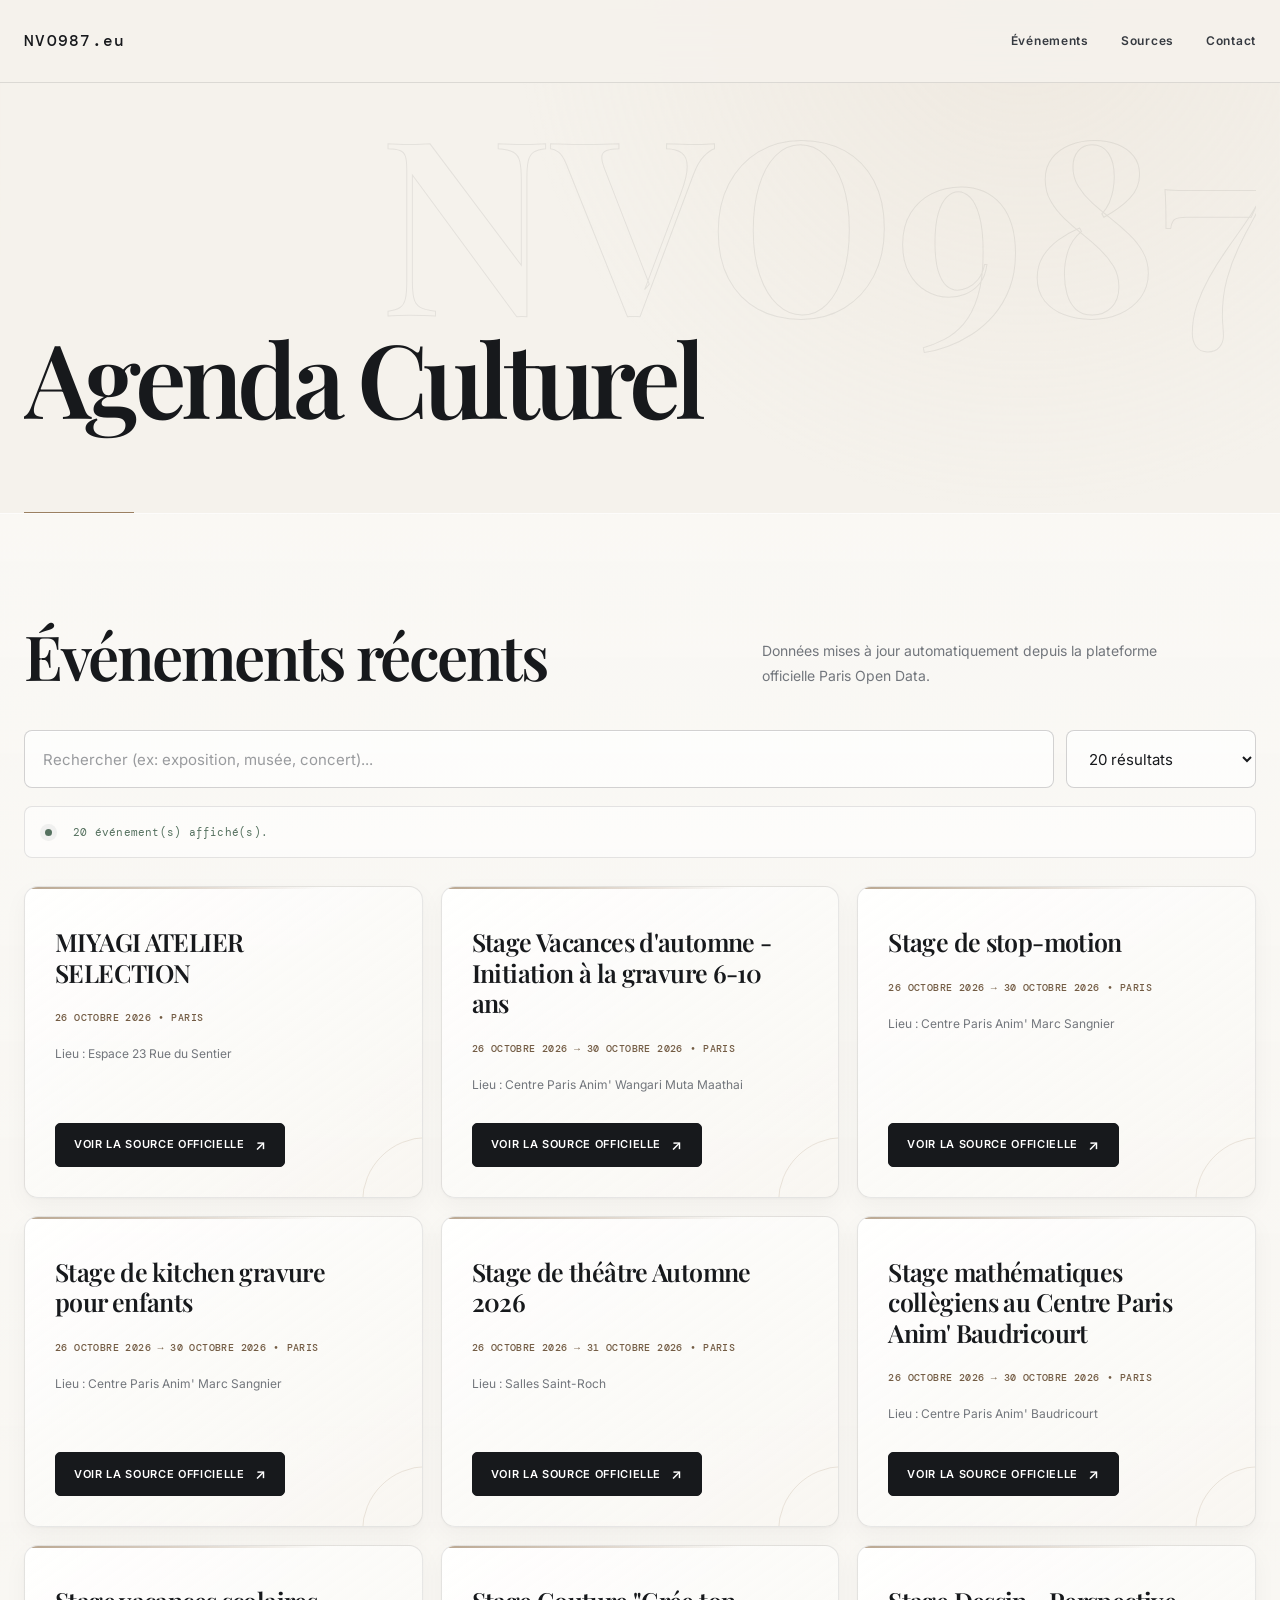
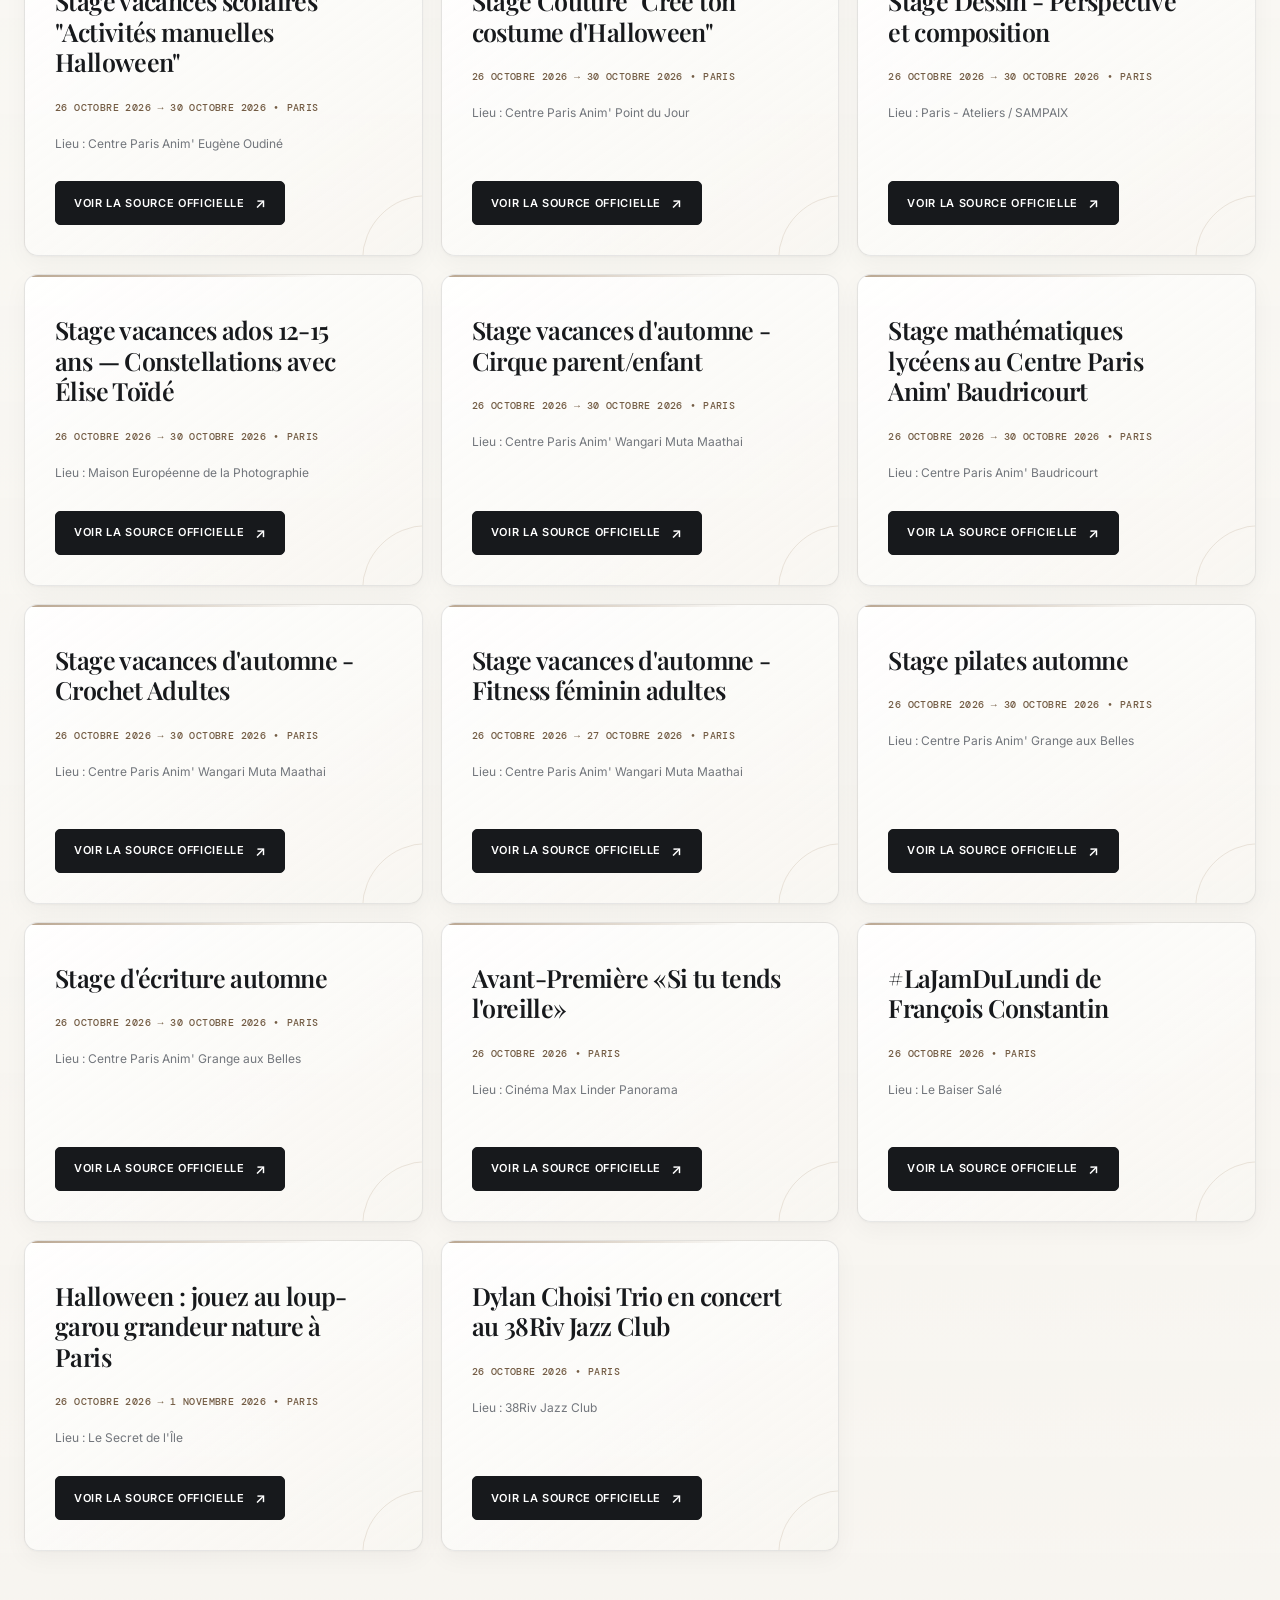
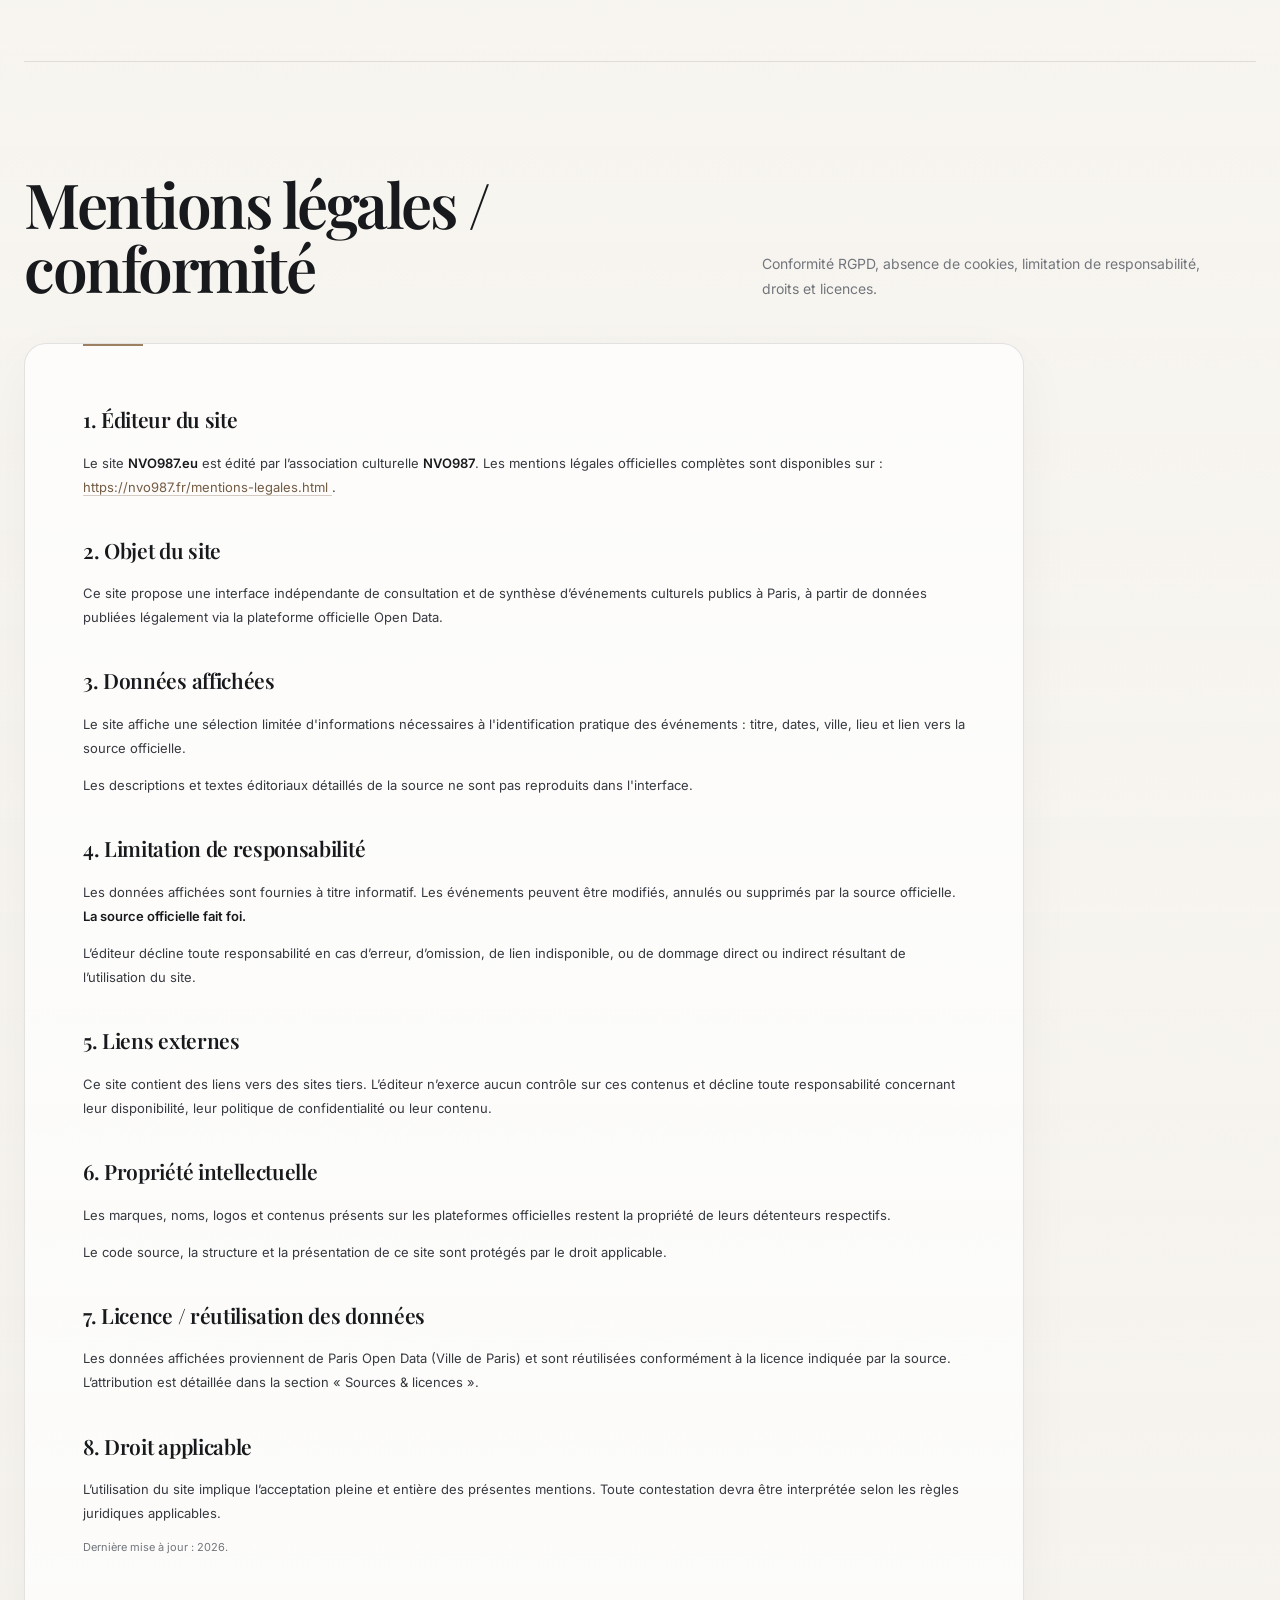
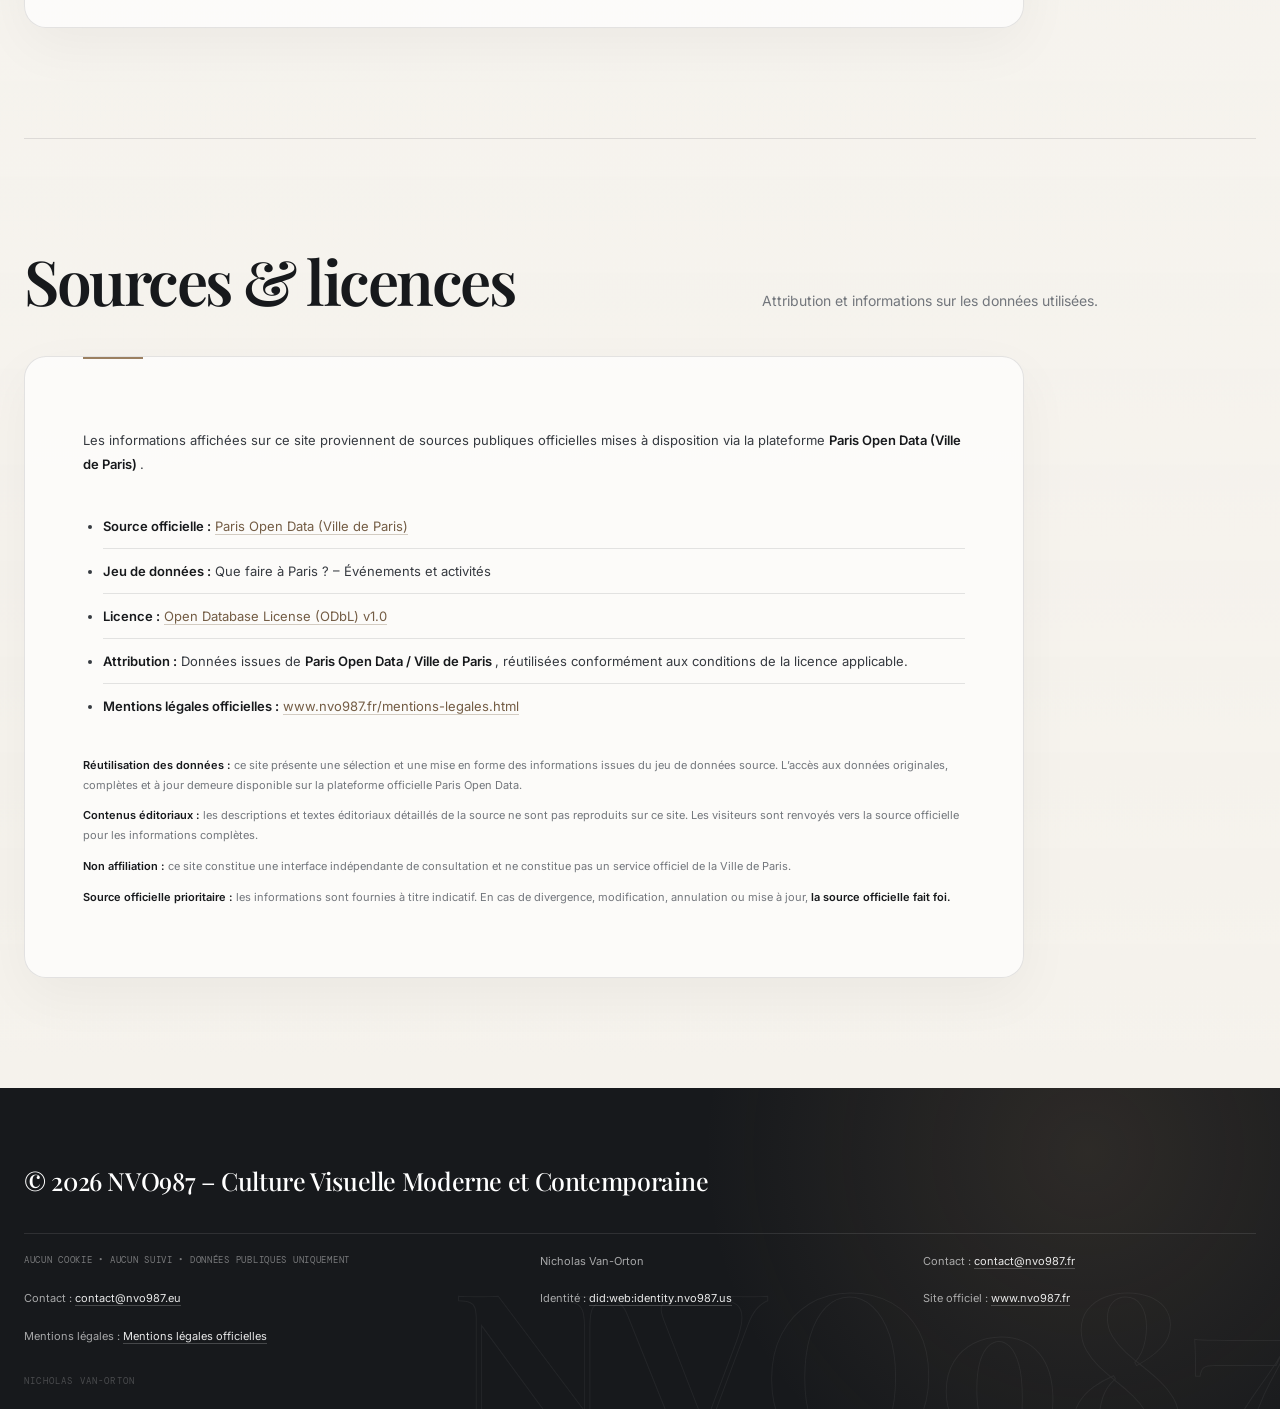
==== commit 1de74789: "Add sitemap link to index.html" ====
--- a/index.html
+++ b/index.html
@@ -17,6 +17,7 @@
   <meta name="robots" content="index, follow, max-image-preview:large">
   <meta name="googlebot" content="index, follow">
   <meta name="bingbot" content="index, follow">
+  <link rel="sitemap" type="application/xml" title="Sitemap" href="https://nvo987.eu/sitemap.xml">
 
   <!-- PRIVACY -->
   <meta name="referrer" content="no-referrer">
